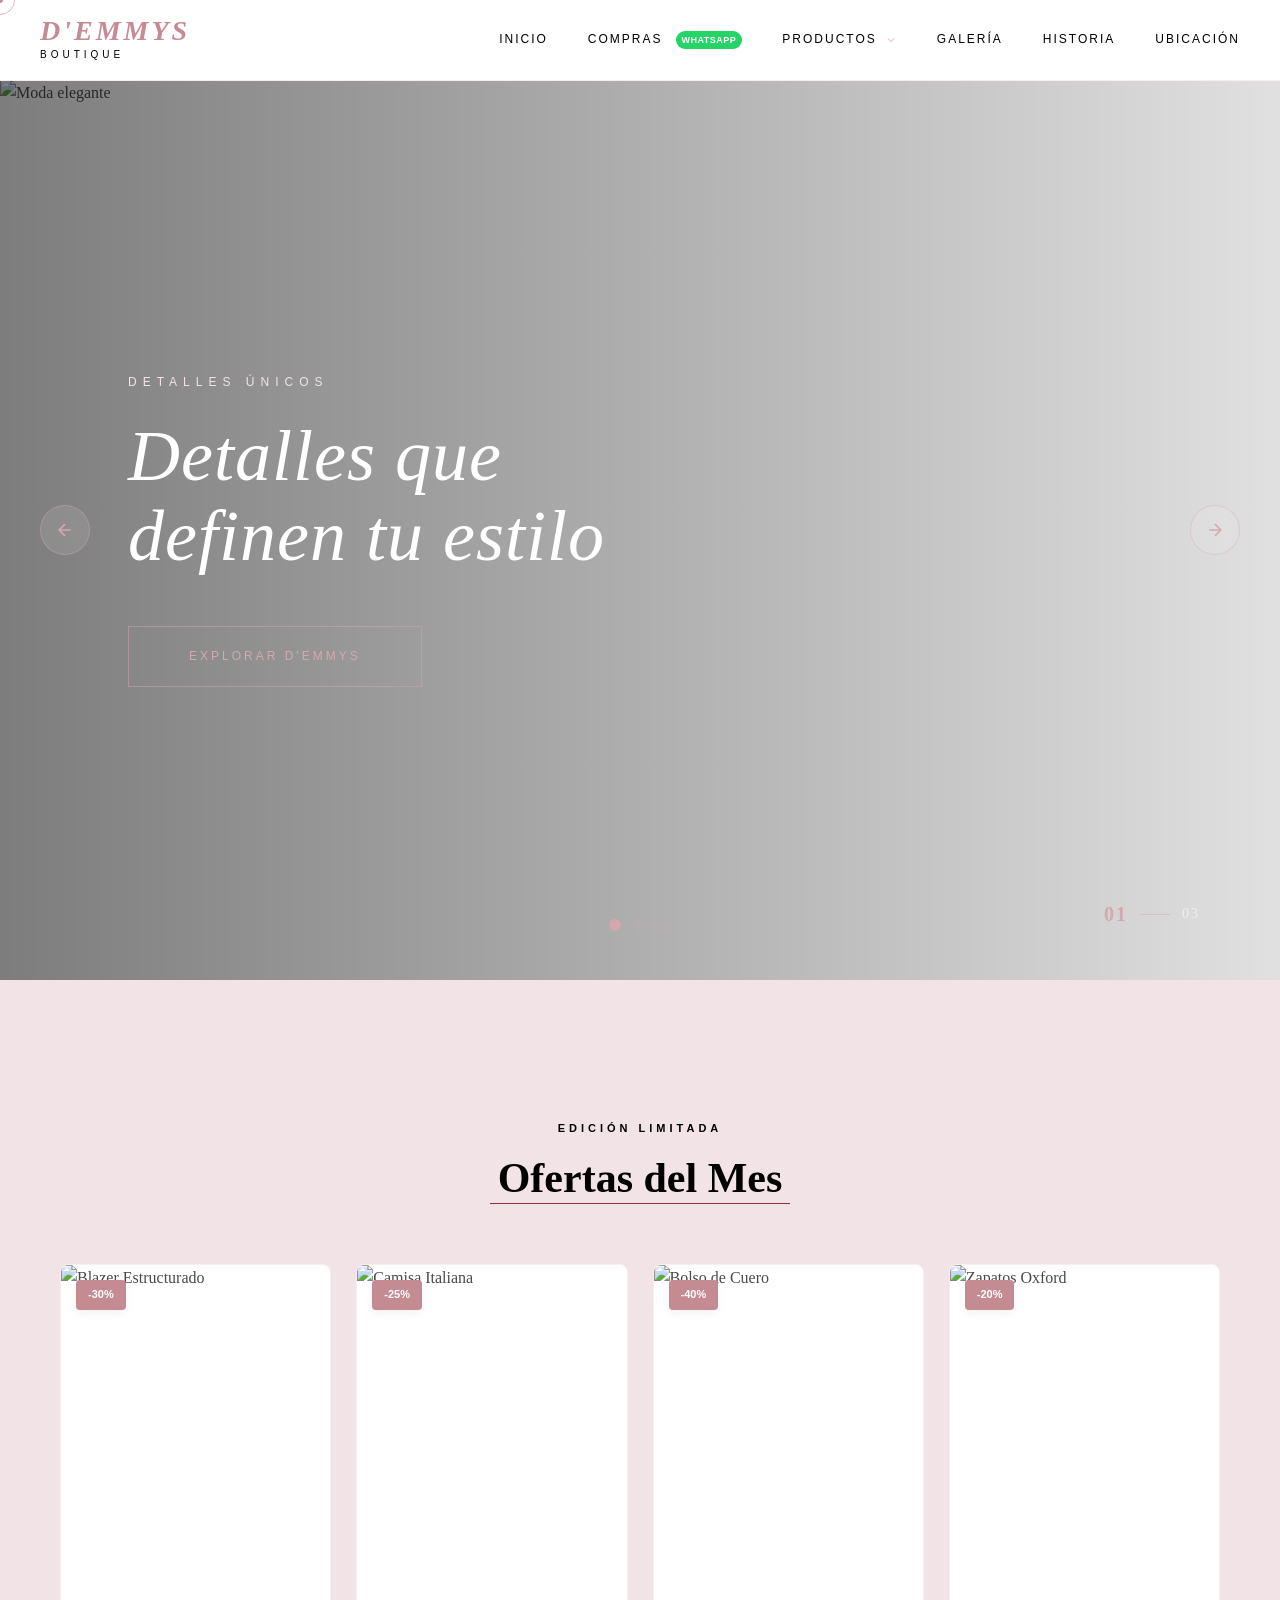
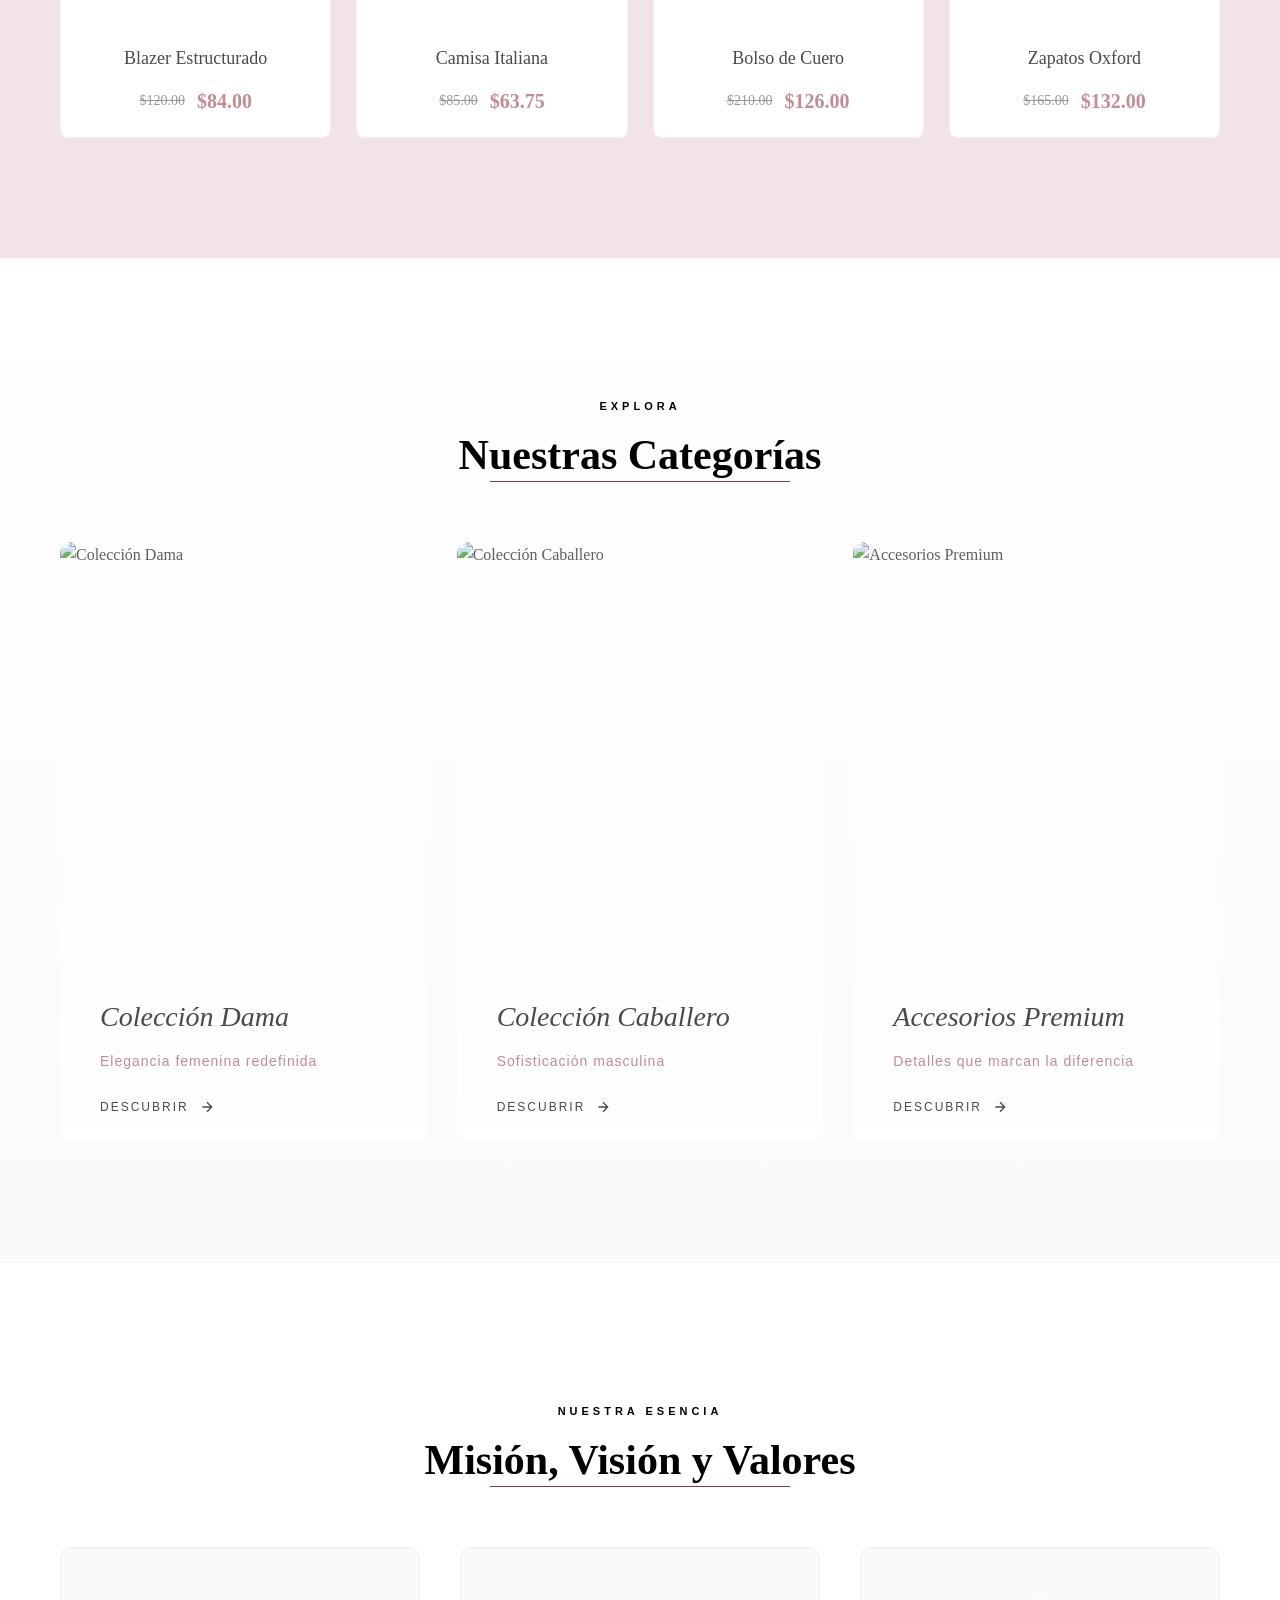
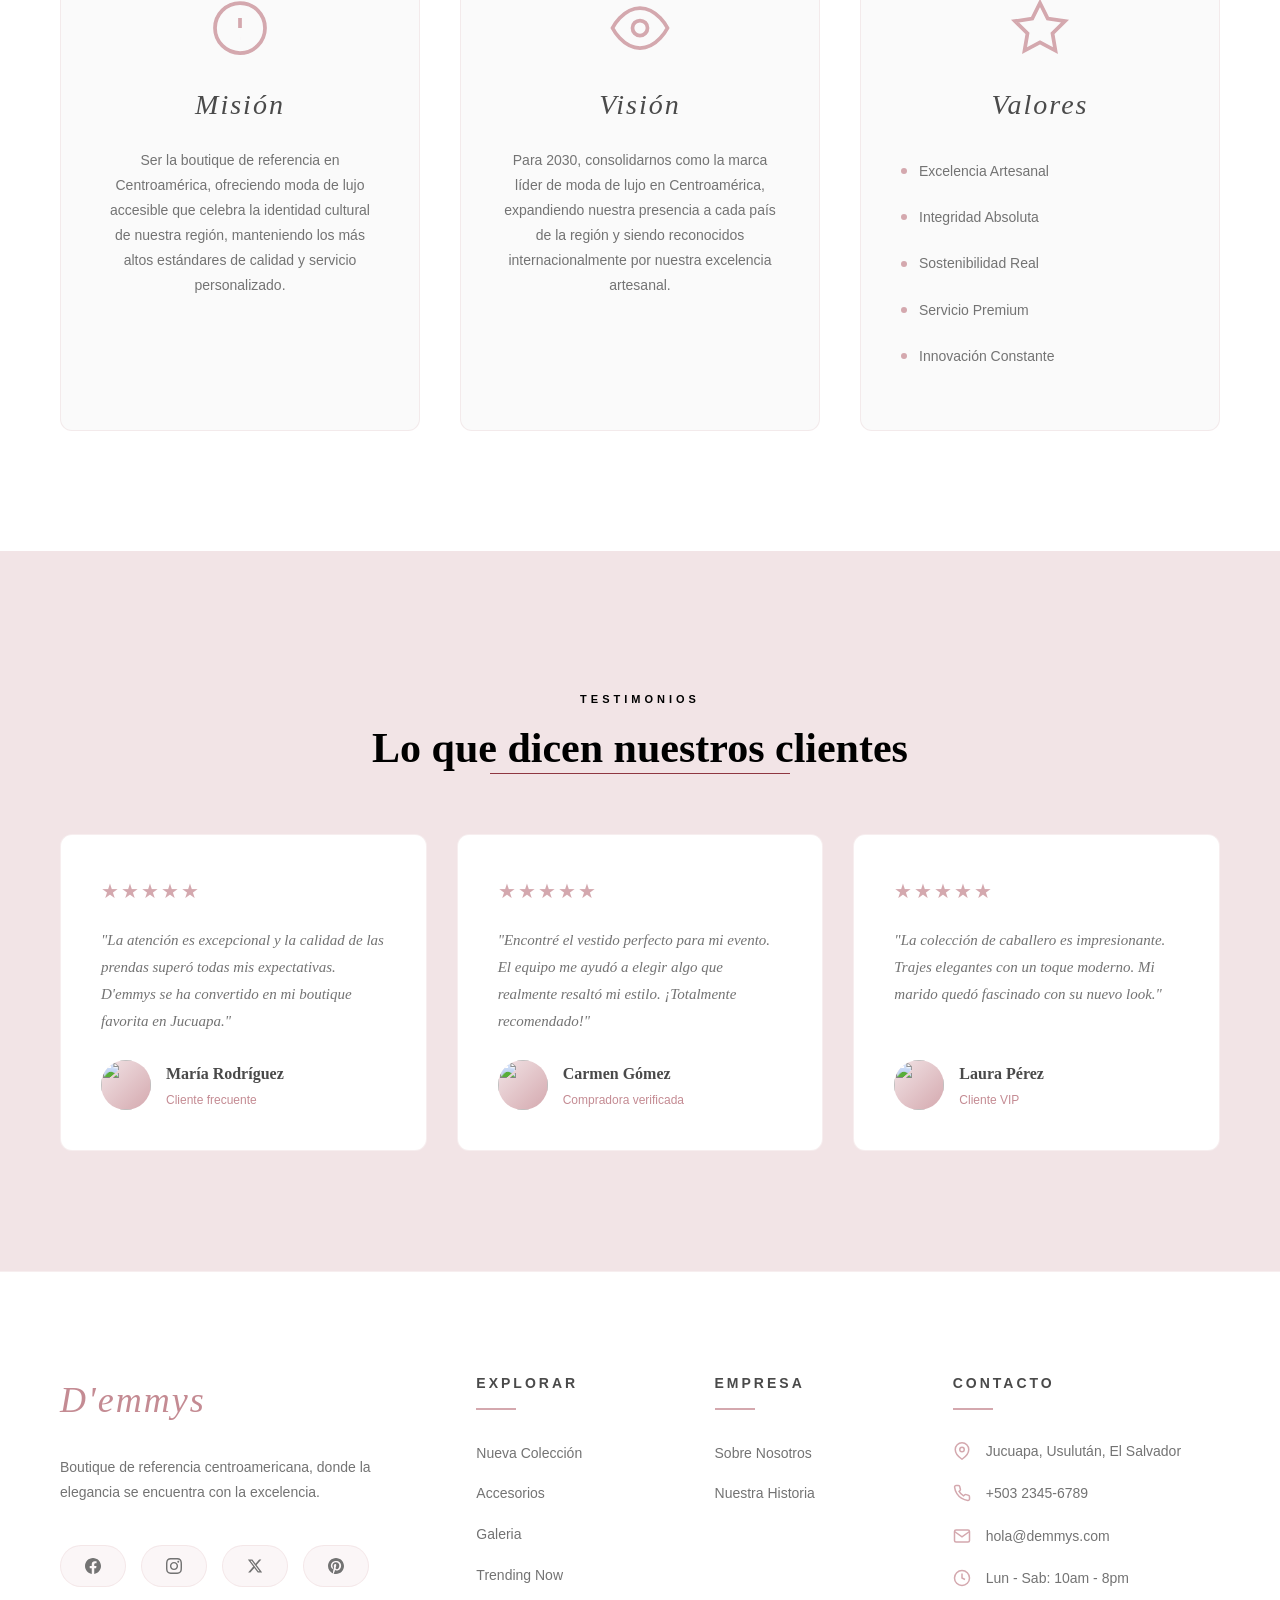
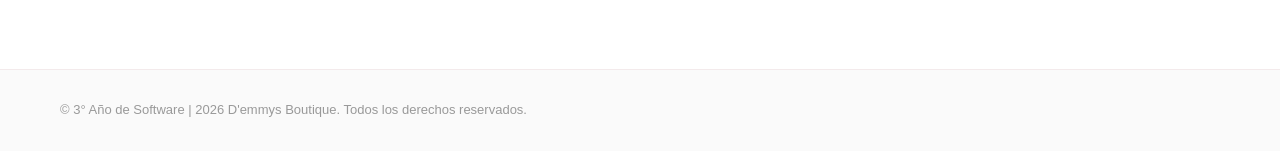
==== index.html @ dee3576f "Add files via upload" ====
<!DOCTYPE html>
<html lang="es">
<head>
    <meta charset="UTF-8">
    <meta name="viewport" content="width=device-width, initial-scale=1.0">
    <title>D'emmys</title>
    <link rel="icon" href="images/Demmy.png">
    <link rel="stylesheet" href="style.css">
    <meta name="description" content="Boutique de lujo en Jucuapa, El Salvador. Moda con identidad centroamericana.">
</head>
<body>

    <!-- Cursor Elegante -->
    <div class="cursor-dot"></div>
    <div class="cursor-ring"></div>

    <!-- Scroll Progress -->
    <div class="scroll-progress"></div>

    <!-- Botón Volver Arriba -->
    <button class="back-to-top" aria-label="Volver arriba">
        <svg viewBox="0 0 24 24" fill="none" stroke="currentColor" stroke-width="2">
            <path d="M18 15l-6-6-6 6"/>
        </svg>
    </button>

    <!-- Navbar -->
    <nav class="navbar" id="navbar">
        <div class="nav-container">
            <a href="index.html" class="logo-link">
                <div class="logo">
                    <span class="logo-text" style="list-style: none;">D'emmys</span>
                    <span class="logo-sub">Boutique</span>
                </div>
            </a>
            
            <ul class="nav-menu">
                <li class="nav-item">
                    <a href="index.html" class="nav-link">
                        <span class="nav-text">Inicio</span>
                        <span class="nav-line"></span>
                    </a>
                </li>
                
                <li class="nav-item">
                    <a href="compras.html" class="nav-link whatsapp-link">
                        <span class="nav-text">Compras</span>
                        <span class="whatsapp-badge">WhatsApp</span>
                    </a>
                </li>
                
                <li class="nav-item dropdown">
                    <a href="productos.html" class="nav-link dropbtn">
                        <span class="nav-text">Productos</span>
                        <svg class="chevron-icon" viewBox="0 0 24 24" fill="none" stroke="currentColor" stroke-width="2">
                            <polyline points="6 9 12 15 18 9"></polyline>
                        </svg>
                    </a>
                    <div class="dropdown-content">
                        <a href="productos.html#dama">Colección Dama</a>
                        <a href="productos.html#caballero">Colección Caballero</a>
                        <a href="productos.html#accesorios">Accesorios Premium</a>
                    </div>
                </li>
                
                <li class="nav-item">
                    <a href="galeria.html" class="nav-link">
                        <span class="nav-text">Galería</span>
                        <span class="nav-line"></span>
                    </a>
                </li>

                <li class="nav-item">
                    <a href="historia.html" class="nav-link">
                        <span class="nav-text">Historia</span>
                        <span class="nav-line"></span>
                    </a>
                </li>

                <li class="nav-item">
                    <a href="ubicacion.html" class="nav-link">
                        <span class="nav-text">Ubicación</span>
                        <span class="nav-line"></span>
                    </a>
                </li>
            </ul>

            <button class="menu-toggle" aria-label="Menú">
                <span></span>
                <span></span>
                <span></span>
            </button>
        </div>
    </nav>

    <!-- Hero Slider Manual -->
    <section class="hero-slider" id="inicio">
        <div class="slider-container">
            <div class="slider-track">
                <!-- Slide 1 -->
                <div class="slide active" data-index="0">
                    <div class="slide-bg">
                        <img src="images/SliderIMG1.jpg" alt="Moda elegante">
                    </div>
                    <div class="slide-overlay"></div>
                    <div class="slide-content">
                        <p class="slide-tag">Detalles Únicos</p>
                        <h2 class="slide-title">
                            <span class="line">Detalles que</span>
                            <span class="line">definen tu estilo</span>
                        </h2>
                        <a href="#productos" class="btn-explorar">
                            <span class="btn-line-left"></span>
                            <span class="btn-text">Explorar D'emmys</span>
                            <span class="btn-line-right"></span>
                        </a>
                    </div>
                </div>

                <!-- Slide 2 -->
                <div class="slide" data-index="1">
                    <div class="slide-bg">
                        <img src="images/SliderIMG2.jpg" alt="Elegancia">
                    </div>
                    <div class="slide-overlay"></div>
                    <div class="slide-content">
                        <p class="slide-tag">Elegancia</p>
                        <h2 class="slide-title">
                            <span class="line">Elegancia que</span>
                            <span class="line">trasciende fronteras</span>
                        </h2>
                        <a href="#productos" class="btn-explorar">
                            <span class="btn-line-left"></span>
                            <span class="btn-text">Explorar D'emmys</span>
                            <span class="btn-line-right"></span>
                        </a>
                    </div>
                </div>

                <!-- Slide 3 -->
                <div class="slide" data-index="2">
                    <div class="slide-bg">
                        <img src="images/SliderIMG3.jpg" alt="Identidad">
                    </div>
                    <div class="slide-overlay"></div>
                    <div class="slide-content">
                        <p class="slide-tag">Identidad</p>
                        <h2 class="slide-title">
                            <span class="line">Moda con identidad</span>
                            <span class="line">centroamericana</span>
                        </h2>
                        <a href="#productos" class="btn-explorar">
                            <span class="btn-line-left"></span>
                            <span class="btn-text">Explorar D'emmys</span>
                            <span class="btn-line-right"></span>
                        </a>
                    </div>
                </div>
            </div>

            <!-- Controles del Slider -->
            <div class="slider-controls">
                <button class="slider-arrow prev" aria-label="Anterior">
                    <svg viewBox="0 0 24 24" fill="none" stroke="currentColor" stroke-width="2">
                        <path d="M19 12H5M12 19l-7-7 7-7"/>
                    </svg>
                </button>
                <button class="slider-arrow next" aria-label="Siguiente">
                    <svg viewBox="0 0 24 24" fill="none" stroke="currentColor" stroke-width="2">
                        <path d="M5 12h14M12 5l7 7-7 7"/>
                    </svg>
                </button>
            </div>

            <!-- Indicadores -->
            <div class="slider-indicators">
                <button class="indicator active" data-slide="0" aria-label="Slide 1"></button>
                <button class="indicator" data-slide="1" aria-label="Slide 2"></button>
                <button class="indicator" data-slide="2" aria-label="Slide 3"></button>
            </div>

            <!-- Contador -->
            <div class="slide-counter">
                <span class="current">01</span>
                <span class="separator"></span>
                <span class="total">03</span>
            </div>
        </div>
    </section>

    <!-- Sección Ofertas -->
    <section class="ofertas-section" id="ofertas">
        <div class="container">
            <div class="section-header">
                <span class="section-label">Edición Limitada</span>
                <h2 class="section-title">Ofertas del Mes</h2>
                <div class="section-line"></div>
            </div>
            
            <div class="ofertas-grid">
                <article class="oferta-card">
                    <div class="oferta-badge">-30%</div>
                    <div class="oferta-img-container">
                        <img src="images/BlazerIMGwomen1.jpg" alt="Blazer Estructurado" loading="lazy">
                        <div class="oferta-overlay">
                            <a href="galeria.html" class="btn-ver">Ver Detalles</a>
                        </div>
                    </div>
                    <div class="oferta-info">
                        <h4>Blazer Estructurado</h4>
                        <div class="oferta-precios">
                            <span class="precio-anterior">$120.00</span>
                            <span class="precio-actual">$84.00</span>
                        </div>
                    </div>
                </article>
                
                <article class="oferta-card">
                    <div class="oferta-badge">-25%</div>
                    <div class="oferta-img-container">
                        <img src="images/italianT-Shirt.jpg" alt="Camisa Italiana" loading="lazy">
                        <div class="oferta-overlay">
                            <a href="galeria.html" class="btn-ver">Ver Detalles</a>
                        </div>
                    </div>
                    <div class="oferta-info">
                        <h4>Camisa Italiana</h4>
                        <div class="oferta-precios">
                            <span class="precio-anterior">$85.00</span>
                            <span class="precio-actual">$63.75</span>
                        </div>
                    </div>
                </article>
                
                <article class="oferta-card">
                    <div class="oferta-badge">-40%</div>
                    <div class="oferta-img-container">
                        <img src="images/bolso-cuero.webp" alt="Bolso de Cuero" loading="lazy">
                        <div class="oferta-overlay">
                            <a href="galeria.html" class="btn-ver">Ver Detalles</a>
                        </div>
                    </div>
                    <div class="oferta-info">
                        <h4>Bolso de Cuero</h4>
                        <div class="oferta-precios">
                            <span class="precio-anterior">$210.00</span>
                            <span class="precio-actual">$126.00</span>
                        </div>
                    </div>
                </article>
                
                <article class="oferta-card">
                    <div class="oferta-badge">-20%</div>
                    <div class="oferta-img-container">
                        <img src="images/Oxfords-Zppatos.jpg" alt="Zapatos Oxford" loading="lazy">
                        <div class="oferta-overlay">
                            <a href="galeria.html" class="btn-ver">Ver Detalles</a>
                        </div>
                    </div>
                    <div class="oferta-info">
                        <h4>Zapatos Oxford</h4>
                        <div class="oferta-precios">
                            <span class="precio-anterior">$165.00</span>
                            <span class="precio-actual">$132.00</span>
                        </div>
                    </div>
                </article>
            </div>
        </div>
    </section>

    <!-- Sección Categorías -->
    <section class="categorias-section" id="productos">
        <div class="container">
            <div class="section-header">
                <span class="section-label">Explora</span>
                <h2 class="section-title">Nuestras Categorías</h2>
                <div class="section-line"></div>
            </div>
            
            <div class="categorias-grid">
                <article class="categoria-card">
                    <div class="categoria-img-wrapper">
                        <img src="images/Beautiful-Women.avif" alt="Colección Dama" loading="lazy">
                    </div>
                    <div class="categoria-overlay"></div>
                    <div class="categoria-content">
                        <h3>Colección Dama</h3>
                        <p>Elegancia femenina redefinida</p>
                        <a href="galeria.html" class="categoria-link">
                            <span>Descubrir</span>
                            <svg viewBox="0 0 24 24" fill="none" stroke="currentColor" stroke-width="2">
                                <path d="M5 12h14M12 5l7 7-7 7"/>
                            </svg>
                        </a>
                    </div>
                </article>
                
                <article class="categoria-card">
                    <div class="categoria-img-wrapper">
                        <img src="images/Men-Chad.jpg" alt="Colección Caballero" loading="lazy">
                    </div>
                    <div class="categoria-overlay"></div>
                    <div class="categoria-content">
                        <h3>Colección Caballero</h3>
                        <p>Sofisticación masculina</p>
                        <a href="galeria.html" class="categoria-link">
                            <span>Descubrir</span>
                            <svg viewBox="0 0 24 24" fill="none" stroke="currentColor" stroke-width="2">
                                <path d="M5 12h14M12 5l7 7-7 7"/>
                            </svg>
                        </a>
                    </div>
                </article>
                
                <article class="categoria-card">
                    <div class="categoria-img-wrapper">
                        <img src="images/PremiunAcces.jpg" alt="Accesorios Premium" loading="lazy">
                    </div>
                    <div class="categoria-overlay"></div>
                    <div class="categoria-content">
                        <h3>Accesorios Premium</h3>
                        <p>Detalles que marcan la diferencia</p>
                        <a href="galeria.html" class="categoria-link">
                            <span>Descubrir</span>
                            <svg viewBox="0 0 24 24" fill="none" stroke="currentColor" stroke-width="2">
                                <path d="M5 12h14M12 5l7 7-7 7"/>
                            </svg>
                        </a>
                    </div>
                </article>
            </div>
        </div>
    </section>

    <!-- Sección MVV -->
    <section class="mvv-section" id="historia">
        <div class="container">
            <div class="section-header">
                <span class="section-label">Nuestra Esencia</span>
                <h2 class="section-title">Misión, Visión y Valores</h2>
                <div class="section-line"></div>
            </div>
            
            <div class="mvv-grid">
                <div class="mvv-box">
                    <div class="mvv-icon">
                        <svg viewBox="0 0 24 24" fill="none" stroke="currentColor" stroke-width="1.5">
                            <circle cx="12" cy="12" r="10"></circle>
                            <line x1="12" y1="8" x2="12" y2="12"></line>
                            <line x1="12" y1="16" x2="12.01" y2="16"></line>
                        </svg>
                    </div>
                    <h3>Misión</h3>
                    <p>Ser la boutique de referencia en Centroamérica, ofreciendo moda de lujo accesible que celebra la identidad cultural de nuestra región, manteniendo los más altos estándares de calidad y servicio personalizado.</p>
                </div>
                
                <div class="mvv-box">
                    <div class="mvv-icon">
                        <svg viewBox="0 0 24 24" fill="none" stroke="currentColor" stroke-width="1.5">
                            <path d="M1 12s4-8 11-8 11 8 11 8-4 8-11 8-11-8-11-8z"></path>
                            <circle cx="12" cy="12" r="3"></circle>
                        </svg>
                    </div>
                    <h3>Visión</h3>
                    <p>Para 2030, consolidarnos como la marca líder de moda de lujo en Centroamérica, expandiendo nuestra presencia a cada país de la región y siendo reconocidos internacionalmente por nuestra excelencia artesanal.</p>
                </div>
                
                <div class="mvv-box valores-box">
                    <div class="mvv-icon">
                        <svg viewBox="0 0 24 24" fill="none" stroke="currentColor" stroke-width="1.5">
                            <polygon points="12 2 15.09 8.26 22 9.27 17 14.14 18.18 21.02 12 17.77 5.82 21.02 7 14.14 2 9.27 8.91 8.26 12 2"></polygon>
                        </svg>
                    </div>
                    <h3>Valores</h3>
                    <ul class="valores-lista">
                        <li class="valor-item">
                            <span class="valor-dot"></span>
                            <span>Excelencia Artesanal</span>
                        </li>
                        <li class="valor-item">
                            <span class="valor-dot"></span>
                            <span>Integridad Absoluta</span>
                        </li>
                        <li class="valor-item">
                            <span class="valor-dot"></span>
                            <span>Sostenibilidad Real</span>
                        </li>
                        <li class="valor-item">
                            <span class="valor-dot"></span>
                            <span>Servicio Premium</span>
                        </li>
                        <li class="valor-item">
                            <span class="valor-dot"></span>
                            <span>Innovación Constante</span>
                        </li>
                    </ul>
                </div>
            </div>
        </div>
    </section>

    <!-- Sección Reseñas -->
    <section class="resenas-section">
        <div class="container">
            <div class="section-header">
                <span class="section-label">Testimonios</span>
                <h2 class="section-title">Lo que dicen nuestros clientes</h2>
                <div class="section-line"></div>
            </div>
            
            <div class="resenas-grid">
                <div class="resena-card">
                    <div class="resena-stars">★★★★★</div>
                    <p class="resena-texto">"La atención es excepcional y la calidad de las prendas superó todas mis expectativas. D'emmys se ha convertido en mi boutique favorita en Jucuapa."</p>
                    <div class="resena-autor">
                        <div class="resena-avatar"><img src="images/Perfil-IMG-1.jpg" alt=""></div>
                        <div class="resena-info">
                            <h4>María Rodríguez</h4>
                            <p>Cliente frecuente</p>
                        </div>
                    </div>
                </div>
                
                <div class="resena-card">
                    <div class="resena-stars">★★★★★</div>
                    <p class="resena-texto">"Encontré el vestido perfecto para mi evento. El equipo me ayudó a elegir algo que realmente resaltó mi estilo. ¡Totalmente recomendado!"</p>
                    <div class="resena-autor">
                        <div class="resena-avatar"><img src="images/Perfil-IMG-2.jpg" alt=""></div>
                        <div class="resena-info">
                            <h4>Carmen Gómez</h4>
                            <p>Compradora verificada</p>
                        </div>
                    </div>
                </div>
                
                <div class="resena-card">
                    <div class="resena-stars">★★★★★</div>
                    <p class="resena-texto">"La colección de caballero es impresionante. Trajes elegantes con un toque moderno. Mi marido quedó fascinado con su nuevo look."</p>
                    <div class="resena-autor">
                        <div class="resena-avatar"><img src="images/Perfil-IMG-3.jpg" alt=""></div>
                        <div class="resena-info">
                            <h4>Laura Pérez</h4>
                            <p>Cliente VIP</p>
                        </div>
                    </div>
                </div>
            </div>
        </div>
    </section>

    <!-- Footer -->
    <footer class="footer" id="ubicacion">
        <div class="footer-top">
            <div class="container">
                <div class="footer-grid">
                    <div class="footer-brand">
                        <div class="footer-logo">D'emmys</div>
                        <p class="footer-desc">Boutique de referencia centroamericana, donde la elegancia se encuentra con la excelencia.</p>
                        <div class="footer-social">
                            <a target="_blank" href="https://www.facebook.com/injucuapa/?locale=es_LA" class="social-link" aria-label="Facebook">
                                <svg viewBox="0 0 24 24" fill="currentColor">
                                    <path d="M24 12.073c0-6.627-5.373-12-12-12s-12 5.373-12 12c0 5.99 4.388 10.954 10.125 11.854v-8.385H7.078v-3.47h3.047V9.43c0-3.007 1.792-4.669 4.533-4.669 1.312 0 2.686.235 2.686.235v2.953H15.83c-1.491 0-1.956.925-1.956 1.874v2.25h3.328l-.532 3.47h-2.796v8.385C19.612 23.027 24 18.062 24 12.073z"/>
                                </svg>
                            </a>
                            <a target="_blank" href="https://www.instagram.com/explore/locations/818482436/instituto-nacional-de-jucuapa-inju/" class="social-link" aria-label="Instagram">
                                <svg viewBox="0 0 24 24" fill="currentColor">
                                    <path d="M12 2.163c3.204 0 3.584.012 4.85.07 3.252.148 4.771 1.691 4.919 4.919.058 1.265.069 1.645.069 4.849 0 3.205-.012 3.584-.069 4.849-.149 3.225-1.664 4.771-4.919 4.919-1.266.058-1.644.07-4.85.07-3.204 0-3.584-.012-4.849-.07-3.26-.149-4.771-1.699-4.919-4.92-.058-1.265-.07-1.644-.07-4.849 0-3.204.013-3.583.07-4.849.149-3.227 1.664-4.771 4.919-4.919 1.266-.057 1.645-.069 4.849-.069zm0-2.163c-3.259 0-3.667.014-4.947.072-4.358.2-6.78 2.618-6.98 6.98-.059 1.281-.073 1.689-.073 4.948 0 3.259.014 3.668.072 4.948.2 4.358 2.618 6.78 6.98 6.98 1.281.058 1.689.072 4.948.072 3.259 0 3.668-.014 4.948-.072 4.354-.2 6.782-2.618 6.979-6.98.059-1.28.073-1.689.073-4.948 0-3.259-.014-3.667-.072-4.947-.196-4.354-2.617-6.78-6.979-6.98-1.281-.059-1.69-.073-4.949-.073zm0 5.838c-3.403 0-6.162 2.759-6.162 6.162s2.759 6.163 6.162 6.163 6.162-2.759 6.162-6.163c0-3.403-2.759-6.162-6.162-6.162zm0 10.162c-2.209 0-4-1.79-4-4 0-2.209 1.791-4 4-4s4 1.791 4 4c0 2.21-1.791 4-4 4zm6.406-11.845c-.796 0-1.441.645-1.441 1.44s.645 1.44 1.441 1.44c.795 0 1.439-.645 1.439-1.44s-.644-1.44-1.439-1.44z"/>
                                </svg>
                            </a>
                            <a target="_blank" href="https://x.com/elobservador71" class="social-link" aria-label="Twitter">
                                <svg viewBox="0 0 24 24" fill="currentColor">
                                    <path d="M18.244 2.25h3.308l-7.227 8.26 8.502 11.24H16.17l-5.214-6.817L4.99 21.75H1.68l7.73-8.835L1.254 2.25H8.08l4.713 6.231zm-1.161 17.52h1.833L7.084 4.126H5.117z"/>
                                </svg>
                            </a>
                            <a target="_blank" href="https://www.instagram.com/explore/locations/818482436/instituto-nacional-de-jucuapa-inju/" class="social-link" aria-label="Pinterest">
                                <svg viewBox="0 0 24 24" fill="currentColor">
                                    <path d="M12 0C5.373 0 0 5.373 0 12c0 5.084 3.163 9.426 7.627 11.174-.105-.949-.2-2.405.042-3.441.218-.937 1.407-5.965 1.407-5.965s-.359-.719-.359-1.782c0-1.668.967-2.914 2.171-2.914 1.023 0 1.518.769 1.518 1.69 0 1.029-.655 2.568-.994 3.995-.283 1.194.599 2.169 1.777 2.169 2.133 0 3.772-2.249 3.772-5.495 0-2.873-2.064-4.882-5.012-4.882-3.414 0-5.418 2.561-5.418 5.207 0 1.031.397 2.138.893 2.738.098.119.112.224.083.345l-.333 1.36c-.053.22-.174.267-.402.161-1.499-.698-2.436-2.889-2.436-4.649 0-3.785 2.75-7.262 7.929-7.262 4.163 0 7.398 2.967 7.398 6.931 0 4.136-2.607 7.464-6.227 7.464-1.216 0-2.359-.632-2.75-1.378l-.748 2.853c-.271 1.043-1.002 2.35-1.492 3.146C9.57 23.812 10.763 24 12 24c6.627 0 12-5.373 12-12S18.627 0 12 0z"/>
                                </svg>
                            </a>
                        </div>
                    </div>
                    
                    <div class="footer-links">
                        <h4>Explorar</h4>
                        <ul>
                            <li><a href="productos.html">Nueva Colección</a></li>
                            <li><a href="productos.html#accesorios">Accesorios</a></li>
                            <li><a href="galeria.html">Galeria</a></li>
                            <li><a href="index.html#productos">Trending Now</a></li>
                        </ul>
                    </div>
                    
                    <div class="footer-links">
                        <h4>Empresa</h4>
                        <ul>
                            <li><a href="index.html#historia">Sobre Nosotros</a></li>
                            <li><a href="historia.html">Nuestra Historia</a></li>
                        </ul>
                    </div>
                    
                    <div class="footer-contact">
                        <h4>Contacto</h4>
                        <p>
                            <svg class="contact-icon" viewBox="0 0 24 24" fill="none" stroke="currentColor" stroke-width="2">
                                <path d="M21 10c0 7-9 13-9 13s-9-6-9-13a9 9 0 0 1 18 0z"></path>
                                <circle cx="12" cy="10" r="3"></circle>
                            </svg>
                            Jucuapa, Usulután, El Salvador
                        </p>
                        <p>
                            <svg class="contact-icon" viewBox="0 0 24 24" fill="none" stroke="currentColor" stroke-width="2">
                                <path d="M22 16.92v3a2 2 0 0 1-2.18 2 19.79 19.79 0 0 1-8.63-3.07 19.5 19.5 0 0 1-6-6 19.79 19.79 0 0 1-3.07-8.67A2 2 0 0 1 4.11 2h3a2 2 0 0 1 2 1.72 12.84 12.84 0 0 0 .7 2.81 2 2 0 0 1-.45 2.11L8.09 9.91a16 16 0 0 0 6 6l1.27-1.27a2 2 0 0 1 2.11-.45 12.84 12.84 0 0 0 2.81.7A2 2 0 0 1 22 16.92z"></path>
                            </svg>
                            +503 2345-6789
                        </p>
                        <p>
                            <svg class="contact-icon" viewBox="0 0 24 24" fill="none" stroke="currentColor" stroke-width="2">
                                <path d="M4 4h16c1.1 0 2 .9 2 2v12c0 1.1-.9 2-2 2H4c-1.1 0-2-.9-2-2V6c0-1.1.9-2 2-2z"></path>
                                <polyline points="22,6 12,13 2,6"></polyline>
                            </svg>
                            hola@demmys.com
                        </p>
                        <p>
                            <svg class="contact-icon" viewBox="0 0 24 24" fill="none" stroke="currentColor" stroke-width="2">
                                <circle cx="12" cy="12" r="10"></circle>
                                <polyline points="12 6 12 12 16 14"></polyline>
                            </svg>
                            Lun - Sab: 10am - 8pm
                        </p>
                    </div>
                </div>
            </div>
        </div>
        
        <div class="footer-bottom">
            <div class="container">
                <div class="footer-bottom-content">
                    <p>&copy; 3° Año de Software | 2026 D'emmys Boutique. Todos los derechos reservados.</p>
                    <div class="footer-legal">
                    </div>
                </div>
            </div>
        </div>
    </footer>

    <script src="script.js"></script>
</body>
</html>
---- style.css ----
/* ============================================ */
/* CSS GENERAL - Reset y estilos base */
/* ============================================ */

/* Eliminar líneas del logo (regla agregada previamente) */
.logo-link,
.logo-link:visited,
.logo-link:hover,
.logo-link:active {
    text-decoration: none !important;
    border-bottom: none !important;
}

* {
    margin: 0;
    padding: 0;
    box-sizing: border-box;
}

html {
    scroll-behavior: smooth;
    cursor: none;
}

body {
    font-family: 'Cormorant Garamond', Georgia, serif;
    background-color: #fafafa;
    color: #4a4a4a;
    overflow-x: hidden;
    line-height: 1.6;
}

/* Contenedor */
.container {
    max-width: 1200px;
    margin: 0 auto;
    padding: 0 20px;
}

/* Cursor personalizado (solo escritorio) */
.cursor-dot,
.cursor-ring {
    position: fixed;
    top: 0;
    left: 0;
    transform: translate(-50%, -50%);
    border-radius: 50%;
    z-index: 9999;
    pointer-events: none;
}

.cursor-dot {
    width: 6px;
    height: 6px;
    background-color: #c48b93;
    transition: transform 0.1s ease;
}

.cursor-ring {
    width: 30px;
    height: 30px;
    border: 1.5px solid rgba(196, 139, 147, 0.6);
    background: transparent;
    transition: all 0.15s cubic-bezier(0.25, 0.46, 0.45, 0.94);
}

.cursor-ring.hover {
    width: 50px;
    height: 50px;
    border-color: #d4a8ae;
    background: rgba(212, 168, 174, 0.08);
}

.cursor-ring.click {
    transform: translate(-50%, -50%) scale(0.9);
    background: rgba(212, 168, 174, 0.15);
}

/* Scroll Progress */
.scroll-progress {
    position: fixed;
    display: none;
    top: 0;
    left: 0;
    height: 2px;
    background: linear-gradient(90deg, #c48b93, #d4a8ae);
    z-index: 10001;
    width: 0%;
    transition: width 0.1s ease;
}

/* Botón Volver Arriba */
.back-to-top {
    position: fixed;
    bottom: 40px;
    right: 40px;
    width: 45px;
    height: 45px;
    background: #fff;
    border: 1px solid #d4a8ae;
    border-radius: 50%;
    display: flex;
    align-items: center;
    justify-content: center;
    cursor: none;
    opacity: 0;
    visibility: hidden;
    transform: translateY(20px);
    transition: all 0.3s ease;
    z-index: 999;
    box-shadow: 0 4px 15px rgba(0,0,0,0.05);
}

.back-to-top.visible {
    opacity: 1;
    visibility: visible;
    transform: translateY(0);
}

.back-to-top:hover {
    background: #c48b93;
    border-color: #c48b93;
    transform: translateY(-3px);
}

.back-to-top svg {
    width: 18px;
    height: 18px;
    color: #c48b93;
    transition: color 0.3s ease;
}

.back-to-top:hover svg {
    color: #fff;
}

/* ============================================ */
/* CSS para NAVBAR (común a todas las páginas) */
/* ============================================ */

.navbar {
    position: fixed;
    top: 0;
    width: 100%;
    background: rgba(255, 255, 255, 0.96);
    backdrop-filter: blur(20px);
    z-index: 1000;
    transition: transform 0.4s cubic-bezier(0.25, 0.46, 0.45, 0.94);
    border-bottom: 1px solid rgba(212, 168, 174, 0.2);
}

.nav-container {
    max-width: 1400px;
    margin: 0 auto;
    padding: 0 40px;
    display: flex;
    justify-content: space-between;
    align-items: center;
    height: 80px;
}

.logo {
    text-decoration: none !important;
    font-weight: 900;
    display: flex;
    flex-direction: column;
    align-items: flex-start;
}

.logo-text {
    font-weight: 600;
    font-size: 28px;
    font-style: italic;
    list-style: none;
    text-decoration: none;
    color: #c48b93;
    letter-spacing: 3px;
    text-transform: uppercase;
    line-height: 1;
    transition: color 0.3s ease;
}

.logo-sub {
    text-decoration: none !important;
    font-size: 10px;
    color: #000000;
    letter-spacing: 4px;
    text-transform: uppercase;
    margin-top: 2px;
    font-weight: 500;
    font-family: 'Montserrat', sans-serif;
}

.logo-link:hover .logo-text {
    color: #7c313b;
}

.nav-menu {
    display: flex;
    list-style: none;
    gap: 40px;
    align-items: center;
}

.nav-link {
    font-weight: 500;
    text-decoration: none;
    color: #000000;
    font-size: 12px;
    text-transform: uppercase;
    letter-spacing: 2px;
    position: relative;
    padding: 10px 0;
    display: flex;
    align-items: center;
    gap: 8px;
    transition: color 0.3s ease;
    font-family: 'Montserrat', sans-serif;
}

.nav-line {
    position: absolute;
    display: none;
    bottom: 0;
    left: 0;
    width: 0;
    height: 2px;
    background: #d4a8ae;
    transition: width 0.3s ease;
}

.nav-link:hover {
    color: #c01b31;
}

.nav-link:hover .nav-line {
    width: 100%;
}

.whatsapp-badge {
    background: #25d366;
    color: #fff;
    font-size: 9px;
    padding: 2px 6px;
    border-radius: 10px;
    font-weight: 700;
    letter-spacing: 0.5px;
    margin-left: 5px;
    font-family: 'Montserrat', sans-serif;
}

.whatsapp-link:hover .whatsapp-badge {
    background: #128c7e;
}

.dropdown {
    position: relative;
}

.chevron-icon {
    width: 12px;
    height: 12px;
    transition: transform 0.3s ease;
    color: #d4a8ae;
}

.dropdown:hover .chevron-icon {
    transform: rotate(180deg);
}

.dropdown-content {
    position: absolute;
    top: calc(100% + 10px);
    left: 50%;
    transform: translateX(-50%) translateY(10px);
    background: rgba(255, 255, 255, 0.98);
    min-width: 220px;
    border: 1px solid rgba(212, 168, 174, 0.3);
    border-radius: 4px;
    box-shadow: 0 20px 40px rgba(0,0,0,0.05);
    opacity: 0;
    visibility: hidden;
    transition: all 0.3s ease;
    padding: 10px 0;
}

.dropdown-content::before {
    content: '';
    position: absolute;
    top: -5px;
    left: 50%;
    transform: translateX(-50%) rotate(45deg);
    width: 10px;
    height: 10px;
    background: #fff;
    border-left: 1px solid rgba(212, 168, 174, 0.3);
    border-top: 1px solid rgba(212, 168, 174, 0.3);
}

.dropdown:hover .dropdown-content {
    opacity: 1;
    visibility: visible;
    transform: translateX(-50%) translateY(0);
}

.dropdown-content a {
    color: #4a4a4a;
    padding: 12px 24px;
    text-decoration: none;
    display: block;
    font-size: 12px;
    letter-spacing: 1px;
    transition: all 0.3s ease;
    position: relative;
    font-family: 'Montserrat', sans-serif;
}

.dropdown-content a:hover {
    background: rgba(212, 168, 174, 0.1);
    color: #c48b93;
    padding-left: 30px;
}

.menu-toggle {
    display: none;
    flex-direction: column;
    gap: 5px;
    background: none;
    border: none;
    cursor: none;
    padding: 10px;
}

.menu-toggle span {
    width: 28px;
    height: 2px;
    background: #d4a8ae;
    transition: all 0.3s ease;
}

/* ============================================ */
/* CSS para PÁGINA INDEX (slider, ofertas, categorías, etc) */
/* ============================================ */

.hero-slider {
    position: relative;
    height: 100vh;
    margin-top: 80px;
    overflow: hidden;
    background: #fafafa;
}

.slider-container {
    position: relative;
    width: 100%;
    height: 100%;
}

.slider-track {
    position: relative;
    width: 100%;
    height: 100%;
}

.slide {
    position: absolute;
    top: 0;
    left: 0;
    width: 100%;
    height: 100%;
    opacity: 0;
    visibility: hidden;
    transition: opacity 1s ease, visibility 1s ease;
}

.slide.active {
    opacity: 1;
    visibility: visible;
}

.slide-bg {
    position: absolute;
    top: 0;
    left: 0;
    width: 100%;
    height: 100%;
    overflow: hidden;
}

.slide-bg img {
    width: 100%;
    height: 100%;
    object-fit: cover;
    transform: scale(1);
}

.slide-overlay {
    position: absolute;
    top: 0;
    left: 0;
    width: 100%;
    height: 100%;
    background: linear-gradient(90deg, rgba(0,0,0,0.5) 0%, rgba(0,0,0,0.3) 50%, rgba(0,0,0,0.1) 100%);
}

.slide-content {
    position: relative;
    z-index: 2;
    height: 100%;
    display: flex;
    flex-direction: column;
    justify-content: center;
    padding: 0 10%;
    max-width: 800px;
}

.slide-tag {
    font-size: 12px;
    text-transform: uppercase;
    letter-spacing: 6px;
    color: #f2e4e6;
    margin-bottom: 25px;
    font-family: 'Montserrat', sans-serif;
    font-weight: 400;
    position: relative;
    display: inline-block;
    opacity: 0;
    transform: translateY(20px);
    transition: all 0.8s ease 0.3s;
}

.slide.active .slide-tag {
    opacity: 1;
    transform: translateY(0);
}

.slide-title {
    font-size: 72px;
    font-weight: 300;
    margin-bottom: 50px;
    line-height: 1.1;
    color: #fff;
    font-style: italic;
    letter-spacing: 1px;
}

.slide-title .line {
    display: block;
    opacity: 0;
    transform: translateY(30px);
    transition: all 0.8s ease;
}

.slide.active .slide-title .line:nth-child(1) {
    opacity: 1;
    transform: translateY(0);
    transition-delay: 0.5s;
}

.slide.active .slide-title .line:nth-child(2) {
    opacity: 1;
    transform: translateY(0);
    transition-delay: 0.7s;
}

.btn-explorar {
    position: relative;
    padding: 20px 40px;
    background: transparent;
    border: 1px solid rgba(212, 168, 174, 0.5);
    color: #d4a8ae;
    font-size: 12px;
    text-transform: uppercase;
    letter-spacing: 3px;
    cursor: none;
    font-weight: 500;
    display: inline-flex;
    align-items: center;
    gap: 20px;
    transition: all 0.4s ease;
    text-decoration: none;
    font-family: 'Montserrat', sans-serif;
    width: fit-content;
    opacity: 0;
    transform: translateY(20px);
}

.slide.active .btn-explorar {
    opacity: 1;
    transform: translateY(0);
    transition: all 0.4s ease 0.9s;
}

.btn-explorar:hover {
    border-color: #c48b93;
    background: rgba(196, 139, 147, 0.1);
    color: #fff;
    padding: 20px 50px;
}

.btn-explorar:hover .btn-line-left,
.btn-explorar:hover .btn-line-right {
    width: 40px;
    background: #fff;
}

.slider-controls {
    position: absolute;
    bottom: 50%;
    transform: translateY(50%);
    width: 100%;
    display: flex;
    justify-content: space-between;
    padding: 0 40px;
    pointer-events: none;
    z-index: 10;
}

.slider-arrow {
    width: 50px;
    height: 50px;
    border: 1px solid rgba(212, 168, 174, 0.4);
    background: rgba(255, 255, 255, 0.1);
    backdrop-filter: blur(10px);
    border-radius: 50%;
    display: flex;
    align-items: center;
    justify-content: center;
    cursor: none;
    pointer-events: all;
    transition: all 0.3s ease;
    color: #d4a8ae;
}

.slider-arrow:hover {
    background: #c48b93;
    border-color: #c48b93;
    transform: scale(1.1);
    color: #fff;
}

.slider-arrow svg {
    width: 20px;
    height: 20px;
}

.slider-indicators {
    position: absolute;
    bottom: 50px;
    left: 50%;
    transform: translateX(-50%);
    display: flex;
    gap: 15px;
    z-index: 10;
}

.indicator {
    width: 10px;
    height: 10px;
    border-radius: 50%;
    border: 1px solid rgba(212, 168, 174, 0.5);
    background: transparent;
    cursor: none;
    transition: all 0.3s ease;
    position: relative;
}

.indicator::before {
    content: '';
    position: absolute;
    top: 50%;
    left: 50%;
    transform: translate(-50%, -50%) scale(0);
    width: 100%;
    height: 100%;
    background: #d4a8ae;
    border-radius: 50%;
    transition: transform 0.3s ease;
}

.indicator.active::before {
    transform: translate(-50%, -50%) scale(1);
}

.indicator.active {
    border-color: #d4a8ae;
    transform: scale(1.2);
}

.slide-counter {
    position: absolute;
    bottom: 50px;
    right: 80px;
    color: #fff;
    font-family: 'Cormorant Garamond', Georgia, serif;
    font-size: 16px;
    letter-spacing: 2px;
    z-index: 10;
    display: flex;
    align-items: center;
    gap: 8px;
}

.slide-counter .current {
    font-weight: 600;
    color: #d4a8ae;
    font-size: 20px;
}

.slide-counter .separator {
    width: 30px;
    height: 1px;
    background: rgba(212, 168, 174, 0.5);
    margin: 0 4px;
}

.slide-counter .total {
    color: rgba(255, 255, 255, 0.6);
    font-size: 14px;
}

/* Sección Ofertas */
.ofertas-section {
    padding: 120px 0;
    background: #f2e4e6;
}

.section-header {
    text-align: center;
    margin-bottom: 60px;
    padding-top: 20px;
}

.section-label {
    display: block;
    font-size: 11px;
    text-transform: uppercase;
    letter-spacing: 4px;
    color: #000000;
    margin-bottom: 15px;
    font-family: 'Montserrat', sans-serif;
    font-weight: 900;
}

.section-title {
    font-size: 42px;
    color: #000000;
    font-weight: 700;
    line-height: 1.2;
}

.section-line {
    width: 300px;
    height: 1px;
    background: #8f3641;
    margin: auto;
}

.ofertas-grid {
    display: grid;
    grid-template-columns: repeat(4, 1fr);
    gap: 25px;
}

.oferta-card {
    background: #fff;
    border: 1px solid rgba(212, 168, 174, 0.2);
    border-radius: 8px;
    overflow: hidden;
    position: relative;
    transition: all 0.4s cubic-bezier(0.25, 0.46, 0.45, 0.94);
}

.oferta-card:hover {
    transform: translateY(-10px);
    box-shadow: 0 20px 40px rgba(0,0,0,0.05);
    border-color: rgba(212, 168, 174, 0.4);
}

.oferta-badge {
    position: absolute;
    top: 15px;
    left: 15px;
    background: #c48b93;
    color: #fff;
    padding: 6px 12px;
    font-size: 11px;
    font-weight: 700;
    border-radius: 4px;
    z-index: 3;
    font-family: 'Montserrat', sans-serif;
    box-shadow: 0 4px 10px rgba(0,0,0,0.05);
}

.oferta-img-container {
    aspect-ratio: 3/4;
    overflow: hidden;
    position: relative;
}

.oferta-img-container img {
    width: 100%;
    height: 100%;
    object-fit: cover;
    transition: transform 0.6s cubic-bezier(0.25, 0.46, 0.45, 0.94);
}

.oferta-card:hover .oferta-img-container img {
    transform: scale(1.1);
}

.oferta-overlay {
    position: absolute;
    top: 0;
    left: 0;
    width: 100%;
    height: 100%;
    background: rgba(0, 0, 0, 0.3);
    display: flex;
    align-items: center;
    justify-content: center;
    opacity: 0;
    transition: opacity 0.4s ease;
}

.oferta-card:hover .oferta-overlay {
    opacity: 1;
}

.btn-ver{
    padding: 12px 24px;
    background: #fff;
    color: #000000;
    list-style: none;
    border: none;
    border-radius: 30px;
    font-size: 11px;
    text-transform: uppercase;
    letter-spacing: 1.5px;
    cursor: none;
    font-family: 'Montserrat', sans-serif;
    font-weight: 600;
    transform: translateY(20px);
    transition: all 0.4s ease;
    text-decoration: none;
}

.oferta-card:hover .btn-ver{
    transform: translateY(0);
}

.btn-ver:hover{
    background: #c48b93;
    color: #fff;
}

.oferta-info {
    padding: 20px;
    text-align: center;
}

.oferta-info h4 {
    font-size: 18px;
    color: #4a4a4a;
    margin-bottom: 12px;
    font-weight: 500;
    font-family: 'Cormorant Garamond', serif;
}

.oferta-precios {
    display: flex;
    gap: 12px;
    align-items: center;
    justify-content: center;
}

.precio-anterior {
    font-size: 14px;
    color: #999;
    text-decoration: line-through;
}

.precio-actual {
    font-size: 20px;
    color: #c48b93;
    font-weight: 600;
    font-family: 'Cormorant Garamond', serif;
}

/* Sección Categorías */
.categorias-section {
    padding: 120px 0;
    background: linear-gradient(180deg, #fff 0%, #fafafa 100%);
}

.categorias-grid {
    display: grid;
    grid-template-columns: repeat(3, 1fr);
    gap: 30px;
}

.categoria-card {
    position: relative;
    height: 600px;
    border-radius: 12px;
    overflow: hidden;
    cursor: none;
}

.categoria-img-wrapper {
    position: absolute;
    top: 0;
    left: 0;
    width: 100%;
    height: 100%;
    overflow: hidden;
}

.categoria-img-wrapper img {
    width: 100%;
    height: 100%;
    object-fit: cover;
    transition: transform 0.8s cubic-bezier(0.25, 0.46, 0.45, 0.94);
}

.categoria-card:hover .categoria-img-wrapper img {
    transform: scale(1.1);
}

.categoria-overlay {
    position: absolute;
    top: 0;
    left: 0;
    width: 100%;
    height: 100%;
    background: linear-gradient(to top, rgba(255,255,255,0.9) 0%, rgba(255,255,255,0.4) 50%, rgba(255,255,255,0.1) 100%);
    z-index: 1;
    transition: background 0.4s ease;
}

.categoria-card:hover .categoria-overlay {
    background: linear-gradient(to top, rgba(255,255,255,0.95) 0%, rgba(255,255,255,0.6) 100%);
}

.categoria-content {
    position: absolute;
    bottom: 0;
    left: 0;
    width: 100%;
    padding: 40px;
    z-index: 2;
    color: #4a4a4a;
    transform: translateY(20px);
    transition: transform 0.4s ease;
}

.categoria-card:hover .categoria-content {
    transform: translateY(0);
}

.categoria-content h3 {
    font-size: 28px;
    margin-bottom: 10px;
    font-weight: 400;
    font-style: italic;
    font-family: 'Cormorant Garamond', serif;
}

.categoria-content p {
    font-size: 14px;
    color: #c48b93;
    margin-bottom: 20px;
    letter-spacing: 1px;
    font-family: 'Montserrat', sans-serif;
}

.categoria-link {
    display: inline-flex;
    align-items: center;
    gap: 10px;
    color: #4a4a4a;
    text-decoration: none;
    font-size: 12px;
    text-transform: uppercase;
    letter-spacing: 2px;
    font-family: 'Montserrat', sans-serif;
    position: relative;
    padding-bottom: 5px;
    transition: color 0.3s ease;
}

.categoria-link::after {
    content: '';
    position: absolute;
    bottom: 0;
    left: 0;
    width: 0;
    height: 1px;
    background: #c48b93;
    transition: width 0.4s ease;
}

.categoria-link:hover::after {
    width: 100%;
}

.categoria-link svg {
    width: 16px;
    height: 16px;
    transition: transform 0.3s ease;
}

.categoria-link:hover svg {
    transform: translateX(5px);
}

/* MVV Section */
.mvv-section {
    padding: 120px 0;
    background: #fff;
    border-top: 1px solid rgba(212, 168, 174, 0.2);
}

.mvv-grid {
    display: grid;
    grid-template-columns: repeat(3, 1fr);
    gap: 40px;
}

.mvv-box {
    background: #fafafa;
    border: 1px solid rgba(212, 168, 174, 0.2);
    border-radius: 12px;
    padding: 50px 40px;
    text-align: center;
    position: relative;
    overflow: hidden;
    transition: all 0.4s cubic-bezier(0.25, 0.46, 0.45, 0.94);
}

.mvv-box::before {
    content: '';
    position: absolute;
    top: 0;
    left: 0;
    width: 100%;
    height: 4px;
    background: #d4a8ae;
    transform: scaleX(0);
    transition: transform 0.4s ease;
}

.mvv-box:hover {
    transform: translateY(-10px);
    border-color: rgba(212, 168, 174, 0.4);
    box-shadow: 0 20px 40px rgba(0,0,0,0.05);
}

.mvv-box:hover::before {
    transform: scaleX(1);
}

.mvv-icon {
    width: 60px;
    height: 60px;
    margin: 0 auto 25px;
    color: #d4a8ae;
    display: flex;
    align-items: center;
    justify-content: center;
    transition: transform 0.6s ease;
}

.mvv-box:hover .mvv-icon {
    transform: rotateY(360deg);
}

.mvv-icon svg {
    width: 100%;
    height: 100%;
    stroke: currentColor;
}

.mvv-box h3 {
    font-size: 28px;
    color: #4a4a4a;
    margin-bottom: 20px;
    font-weight: 400;
    letter-spacing: 2px;
    font-style: italic;
}

.mvv-box > p {
    font-size: 14px;
    color: #737373;
    line-height: 1.8;
    font-family: 'Montserrat', sans-serif;
}

.valores-lista {
    list-style: none;
    text-align: left;
    padding: 0;
}

.valor-item {
    display: flex;
    align-items: center;
    gap: 12px;
    font-size: 14px;
    color: #737373;
    padding: 12px 0;
    font-family: 'Montserrat', sans-serif;
    transition: all 0.3s ease;
}

.valor-item:hover {
    color: #c48b93;
    padding-left: 10px;
}

.valor-item:last-child {
    border-bottom: none;
}

.valor-dot {
    width: 6px;
    height: 6px;
    background: #d4a8ae;
    border-radius: 50%;
    transition: transform 0.3s ease;
}

.valor-item:hover .valor-dot {
    transform: scale(1.5);
    background: #c48b93;
}

/* Reseñas Section */
.resenas-section {
    padding: 120px 0;
    background: #f2e4e6;
    overflow: hidden;
}

.resenas-grid {
    display: grid;
    grid-template-columns: repeat(3, 1fr);
    gap: 30px;
    align-items: stretch;
}

.resena-card {
    background: #fff;
    border-radius: 12px;
    padding: 40px;
    border: 1px solid rgba(212, 168, 174, 0.2);
    transition: all 0.4s cubic-bezier(0.25, 0.46, 0.45, 0.94);
    display: flex;
    flex-direction: column;
    justify-content: space-between;
    height: 100%;
}

.resena-card:hover {
    transform: translateY(-5px);
    box-shadow: 0 20px 40px rgba(0,0,0,0.05);
}

.resena-stars {
    color: #d4a8ae;
    font-size: 20px;
    margin-bottom: 20px;
    letter-spacing: 2px;
}

.resena-texto {
    font-size: 15px;
    color: #737373;
    line-height: 1.8;
    margin-bottom: 25px;
    font-style: italic;
    flex: 1;
    font-family: 'Cormorant Garamond', serif;
}

.resena-autor {
    display: flex;
    align-items: center;
    gap: 15px;
    margin-top: auto;
}

.resena-avatar {
    width: 50px;
    height: 50px;
    border-radius: 50%;
    overflow: hidden;
    flex-shrink: 0;
    background: linear-gradient(135deg, #f2e4e6, #d4a8ae);
}

.resena-avatar img {
    width: 100%;
    height: 100%;
    object-fit: cover;
    display: block;
}

.resena-info h4 {
    font-size: 16px;
    color: #4a4a4a;
    margin-bottom: 4px;
    font-weight: 600;
    font-family: 'Cormorant Garamond', serif;
}

.resena-info p {
    font-size: 12px;
    color: #c48b93;
    font-family: 'Montserrat', sans-serif;
}

/* ============================================ */
/* CSS para PÁGINA PRODUCTOS */
/* ============================================ */

.hero-productos {
    position: relative;
    height: 70vh;
    margin-top: 80px;
    overflow: hidden;
    display: flex;
    align-items: center;
    justify-content: center;
}

.hero-productos-bg {
    position: absolute;
    top: 0;
    left: 0;
    width: 100%;
    height: 100%;
}

.hero-productos-bg img {
    width: 100%;
    height: 100%;
    object-fit: cover;
    filter: brightness(0.7);
}

.hero-productos-overlay {
    position: absolute;
    top: 0;
    left: 0;
    width: 100%;
    height: 100%;
    background: linear-gradient(to bottom, rgba(0,0,0,0.4), rgba(0,0,0,0.6));
}

.hero-productos-content {
    position: relative;
    z-index: 2;
    text-align: center;
    color: #fff;
    padding: 0 20px;
    max-width: 800px;
}

.hero-productos-tag {
    font-size: 12px;
    text-transform: uppercase;
    letter-spacing: 6px;
    color: #f2e4e6;
    margin-bottom: 20px;
    font-family: 'Montserrat', sans-serif;
}

.hero-productos-title {
    font-size: 64px;
    font-weight: 300;
    margin-bottom: 20px;
    font-style: italic;
    letter-spacing: 2px;
    font-family: 'Cormorant Garamond', serif;
}

.hero-productos-desc {
    font-size: 18px;
    color: #f2e4e6;
    margin-bottom: 40px;
    font-family: 'Montserrat', sans-serif;
    font-weight: 300;
}

.categorias-nav {
    display: flex;
    gap: 20px;
    justify-content: center;
    flex-wrap: wrap;
}

.categoria-nav-item {
    padding: 15px 30px;
    background: rgba(255,255,255,0.1);
    border: 1px solid rgba(255,255,255,0.3);
    color: #fff;
    text-decoration: none;
    font-family: 'Montserrat', sans-serif;
    font-size: 12px;
    text-transform: uppercase;
    letter-spacing: 2px;
    transition: all 0.4s ease;
    cursor: none;
    backdrop-filter: blur(5px);
}

.categoria-nav-item:hover {
    background: #c48b93;
    border-color: #c48b93;
    transform: translateY(-3px);
    color: #fff;
}

.productos-section {
    padding: 100px 0;
    background: #fff;
}

.productos-section.bg-dark {
    background: #fafafa;
}

.productos-section.bg-dark .section-title,
.productos-section.bg-dark .section-label,
.productos-section.bg-dark .section-desc {
    color: #4a4a4a;
}

.seccion-separador {
    height: 2px;
    background: linear-gradient(90deg, transparent, #d4a8ae, transparent);
    margin: 0 auto;
    width: 200px;
    opacity: 0.5;
}

.productos-grid {
    display: grid;
    grid-template-columns: repeat(3, 1fr);
    gap: 30px;
    margin-bottom: 50px;
}

.producto-card {
    background: #fff;
    border: 1px solid rgba(212, 168, 174, 0.2);
    border-radius: 8px;
    overflow: hidden;
    position: relative;
    transition: all 0.4s cubic-bezier(0.25, 0.46, 0.45, 0.94);
}

.productos-section.bg-dark .producto-card {
    background: #fff;
    border-color: rgba(212, 168, 174, 0.2);
}

.productos-section.bg-dark .producto-card h4 {
    color: #4a4a4a;
}

.productos-section.bg-dark .producto-cat {
    color: #888;
}

.productos-section.bg-dark .producto-precio {
    color: #c48b93;
}

.producto-card:hover {
    transform: translateY(-10px);
    box-shadow: 0 20px 40px rgba(0,0,0,0.05);
    border-color: rgba(212, 168, 174, 0.4);
}

.producto-badge {
    position: absolute;
    top: 15px;
    right: 15px;
    background: #c48b93;
    color: #fff;
    padding: 6px 12px;
    font-size: 10px;
    font-weight: 700;
    border-radius: 4px;
    z-index: 3;
    font-family: 'Montserrat', sans-serif;
    text-transform: uppercase;
    letter-spacing: 1px;
}

.producto-img-container {
    aspect-ratio: 3/4;
    overflow: hidden;
    position: relative;
}

.producto-img-container img {
    width: 100%;
    height: 100%;
    object-fit: cover;
    transition: transform 0.6s cubic-bezier(0.25, 0.46, 0.45, 0.94);
}

.producto-card:hover .producto-img-container img {
    transform: scale(1.1);
}

.producto-overlay {
    position: absolute;
    top: 0;
    left: 0;
    width: 100%;
    height: 100%;
    background: rgba(0, 0, 0, 0.4);
    display: flex;
    align-items: center;
    justify-content: center;
    opacity: 0;
    transition: opacity 0.4s ease;
}

.producto-card:hover .producto-overlay {
    opacity: 1;
}

.btn-ver.light {
    background: #fff;
    color: #4a4a4a;
    text-decoration: none;
    list-style: none;
}

.btn-ver.light:hover {
    background: #c48b93;
    color: #fff;
}

.producto-info {
    padding: 25px;
    text-align: center;
}

.producto-info h4 {
    font-size: 20px;
    color: #4a4a4a;
    margin-bottom: 8px;
    font-weight: 500;
    font-style: italic;
    font-family: 'Cormorant Garamond', serif;
}

.producto-cat {
    font-size: 12px;
    color: #888;
    text-transform: uppercase;
    letter-spacing: 1px;
    margin-bottom: 12px;
    font-family: 'Montserrat', sans-serif;
}

.producto-precio {
    font-size: 20px;
    color: #c48b93;
    font-weight: 600;
    font-family: 'Cormorant Garamond', serif;
}

.producto-precio .precio-anterior {
    font-size: 14px;
    color: #999;
    text-decoration: line-through;
    margin-right: 8px;
}

.producto-precio .precio-actual {
    color: #c48b93;
}

.section-cta {
    text-align: center;
    margin-top: 60px;
}

.btn-whatsapp {
    display: inline-flex;
    align-items: center;
    gap: 12px;
    padding: 18px 36px;
    background: #25d366;
    color: #fff;
    text-decoration: none;
    border-radius: 50px;
    font-family: 'Montserrat', sans-serif;
    font-size: 12px;
    text-transform: uppercase;
    letter-spacing: 1.5px;
    font-weight: 600;
    transition: all 0.4s ease;
    cursor: none;
    box-shadow: 0 4px 15px rgba(0,0,0,0.05);
}

.btn-whatsapp.dark {
    background: #25d366;
    color: #fff;
}

.btn-whatsapp:hover {
    transform: translateY(-3px);
    box-shadow: 0 8px 25px rgba(37, 211, 102, 0.3);
}

.btn-whatsapp svg {
    width: 20px;
    height: 20px;
    fill: currentColor;
}

/* ============================================ */
/* CSS para PÁGINA GALERÍA */
/* ============================================ */

.hero-galeria {
    position: relative;
    height: 70vh;
    margin-top: 80px;
    background: linear-gradient(135deg, #fff 0%, #fafafa 100%);
    overflow: hidden;
    display: flex;
    align-items: center;
    justify-content: center;
    border-bottom: 1px solid rgba(212, 168, 174, 0.2);
}

.hero-galeria-content {
    position: relative;
    z-index: 2;
    text-align: center;
    color: #4a4a4a;
    padding: 0 20px;
    max-width: 800px;
}

.hero-galeria-tag {
    font-size: 12px;
    text-transform: uppercase;
    letter-spacing: 6px;
    color: #c48b93;
    margin-bottom: 25px;
    font-family: 'Montserrat', sans-serif;
    opacity: 0;
    transform: translateY(20px);
    animation: fadeInUp 1s ease 0.3s forwards;
}

.hero-galeria-title {
    font-size: 64px;
    font-weight: 300;
    margin-bottom: 25px;
    line-height: 1.1;
    color: #4a4a4a;
    font-style: italic;
    letter-spacing: 1px;
    opacity: 0;
    transform: translateY(30px);
    animation: fadeInUp 1s ease 0.5s forwards;
}

.hero-galeria-desc {
    font-size: 18px;
    color: #737373;
    margin-bottom: 50px;
    font-family: 'Montserrat', sans-serif;
    font-weight: 300;
    line-height: 1.8;
    opacity: 0;
    transform: translateY(30px);
    animation: fadeInUp 1s ease 0.7s forwards;
}

.scroll-indicator {
    position: absolute;
    bottom: 50px;
    left: 50%;
    transform: translateX(-50%);
    display: flex;
    flex-direction: column;
    align-items: center;
    gap: 15px;
    color: #888;
    font-family: 'Montserrat', sans-serif;
    font-size: 10px;
    text-transform: uppercase;
    letter-spacing: 2px;
}

.scroll-line {
    width: 1px;
    height: 50px;
    background: #d4a8ae;
    position: relative;
    overflow: hidden;
}

.scroll-line::after {
    content: '';
    position: absolute;
    top: -50px;
    left: 0;
    width: 100%;
    height: 100%;
    background: #c48b93;
    animation: scrollIndicator 2s ease-in-out infinite;
}

@keyframes scrollIndicator {
    0% { top: -50px; }
    50% { top: 0; }
    100% { top: 50px; }
}

.galeria-section {
    padding: 120px 0;
    background: #fff;
    overflow: hidden;
}

.galeria-section.bg-dark {
    background: #fafafa;
    border-top: 1px solid rgba(212, 168, 174, 0.2);
    border-bottom: 1px solid rgba(212, 168, 174, 0.2);
}

.film-strip-container {
    width: 100%;
    padding: 40px 0;
    position: relative;
    cursor: none;
}

.film-strip {
    display: flex;
    gap: 0;
    width: fit-content;
    border-top: 2px solid #d4a8ae;
    border-bottom: 2px solid #d4a8ae;
    position: relative;
    animation: slideInfinite linear infinite;
    animation-duration: 60s;
}

.film-strip::before,
.film-strip::after {
    content: '';
    position: absolute;
    left: 0;
    width: 100%;
    height: 8px;
    background-image: 
        linear-gradient(90deg, #d4a8ae 0%, #d4a8ae 25%, transparent 25%, transparent 75%, #d4a8ae 75%, #d4a8ae 100%),
        linear-gradient(0deg, #fff 0%, #fff 100%);
    background-size: 20px 100%, 100% 100%;
    background-repeat: repeat-x;
    z-index: 2;
}

.film-strip::before {
    top: -11.5px;
}

.film-strip::after {
    bottom: -11.5px;
}

.film-strip.reverse {
    animation-direction: reverse;
}

.film-item {
    flex-shrink: 0;
    width: 350px;
    aspect-ratio: 3 / 4;
    border-right: 2px solid #d4a8ae;
    position: relative;
    overflow: hidden;
}

.film-item:first-child {
    border-left: 2px solid #d4a8ae;
}

.film-item img {
    width: 100%;
    height: 100%;
    object-fit: cover;
    display: block;
    transition: transform 0.6s cubic-bezier(0.25, 0.46, 0.45, 0.94);
}

.film-item:hover img {
    transform: scale(1.05);
}

.film-overlay {
    position: absolute;
    top: 0;
    left: 0;
    width: 100%;
    height: 100%;
    background: linear-gradient(to top, rgba(255,255,255,0.9) 0%, rgba(255,255,255,0.4) 50%, rgba(255,255,255,0) 100%);
    display: flex;
    align-items: flex-end;
    justify-content: center;
    padding: 30px;
    opacity: 0;
    transition: opacity 0.4s ease;
    z-index: 1;
}

.film-item:hover .film-overlay {
    opacity: 1;
}

.film-info {
    text-align: center;
    color: #4a4a4a;
    transform: translateY(20px);
    transition: transform 0.4s ease;
}

.film-item:hover .film-info {
    transform: translateY(0);
}

.film-cat {
    display: block;
    font-size: 10px;
    text-transform: uppercase;
    letter-spacing: 3px;
    color: #c48b93;
    margin-bottom: 12px;
    font-family: 'Montserrat', sans-serif;
}

.film-info h3 {
    font-size: 24px;
    font-weight: 400;
    margin-bottom: 12px;
    font-style: italic;
    color: #4a4a4a;
}

.film-price {
    font-size: 18px;
    color: #c48b93;
    font-weight: 600;
    margin-bottom: 25px;
    font-family: 'Cormorant Garamond', serif;
}

.btn-film {
    padding: 12px 24px;
    text-decoration: none;
    background: #fff;
    color: #4a4a4a;
    border: 1px solid rgba(212, 168, 174, 0.3);
    border-radius: 30px;
    font-size: 11px;
    text-transform: uppercase;
    letter-spacing: 1.5px;
    cursor: none;
    font-family: 'Montserrat', sans-serif;
    font-weight: 600;
    transition: all 0.4s ease;
}

.btn-film:hover {
    background: #c48b93;
    border-color: #c48b93;
    color: #fff;
}

.btn-film.light {
    background: #fff;
    border-color: rgba(212, 168, 174, 0.3);
    color: #4a4a4a;
}

.btn-film.light:hover {
    background: #c48b93;
    border-color: #c48b93;
    color: #fff;
}

.galeria-cta {
    padding: 120px 0;
    background: #f2e4e6;
    text-align: center;
}

.galeria-cta h2 {
    font-size: 42px;
    color: #4a4a4a;
    margin-bottom: 25px;
    font-weight: 400;
    font-style: italic;
    font-family: 'Cormorant Garamond', serif;
}

.galeria-cta p {
    font-size: 18px;
    color: #737373;
    margin-bottom: 50px;
    font-family: 'Montserrat', sans-serif;
    line-height: 1.8;
}

.cta-buttons {
    display: flex;
    gap: 20px;
    justify-content: center;
    flex-wrap: wrap;
}

.btn-primary {
    padding: 18px 36px;
    background: #c48b93;
    color: #fff;
    text-decoration: none;
    border-radius: 50px;
    font-family: 'Montserrat', sans-serif;
    font-size: 12px;
    text-transform: uppercase;
    letter-spacing: 1.5px;
    font-weight: 600;
    transition: all 0.4s ease;
    cursor: none;
    box-shadow: 0 4px 15px rgba(196, 139, 147, 0.3);
}

.btn-primary:hover {
    background: #d4a8ae;
    transform: translateY(-3px);
    box-shadow: 0 8px 25px rgba(212, 168, 174, 0.4);
}

@keyframes slideInfinite {
    0% { transform: translateX(0); }
    100% { transform: translateX(-50%); }
}

@keyframes fadeInUp {
    to {
        opacity: 1;
        transform: translateY(0);
    }
}

/* ============================================ */
/* CSS para PÁGINA HISTORIA */
/* ============================================ */

.hero-historia {
    padding: 180px 0 100px;
    background: #fff;
    text-align: center;
    border-bottom: 1px solid rgba(212, 168, 174, 0.2);
}

.historia-slider-section {
    padding: 80px 0;
    background: #fafafa;
    overflow: hidden;
    width: 100%;
}

.historia-slider-container {
    width: 100%;
    overflow: hidden;
    position: relative;
    mask-image: linear-gradient(to right, transparent 0%, black 5%, black 95%, transparent 100%);
    -webkit-mask-image: linear-gradient(to right, transparent 0%, black 5%, black 95%, transparent 100%);
}

.historia-track {
    display: flex;
    width: max-content;
    animation: scrollHistoria 60s linear infinite;
    padding: 20px 0;
}

.historia-track:hover {
    animation-play-state: paused;
}

.historia-slide {
    width: 450px;
    margin-right: 40px;
    flex-shrink: 0;
    padding: 40px;
    background: #fff;
    border: 1px solid rgba(212, 168, 174, 0.2);
    border-radius: 12px;
    box-shadow: 0 10px 30px rgba(0,0,0,0.02);
    transition: transform 0.3s cubic-bezier(0.25, 0.46, 0.45, 0.94), border-color 0.3s ease;
    white-space: normal;
}

.historia-slide:hover {
    transform: translateY(-5px);
    border-color: #d4a8ae;
}

.historia-year {
    font-family: 'Montserrat', sans-serif;
    color: #c48b93;
    font-size: 14px;
    font-weight: 600;
    margin-bottom: 15px;
    letter-spacing: 2px;
}

.historia-title {
    font-size: 26px;
    font-style: italic;
    color: #4a4a4a;
    margin-bottom: 15px;
    line-height: 1.2;
    font-family: 'Cormorant Garamond', serif;
}

.historia-text {
    font-size: 14px;
    color: #737373;
    line-height: 1.8;
    font-family: 'Montserrat', sans-serif;
}

.historia-separator {
    display: flex;
    align-items: center;
    justify-content: center;
    width: 250px;
    margin-right: 40px;
    flex-shrink: 0;
    opacity: 0.6;
}

.separator-line {
    height: 1px;
    width: 50px;
    background: #d4a8ae;
}

.separator-text {
    font-family: 'Montserrat', sans-serif;
    font-size: 11px;
    text-transform: uppercase;
    letter-spacing: 3px;
    color: #c48b93;
    margin: 0 15px;
    text-align: center;
}

@keyframes scrollHistoria {
    0% { transform: translateX(0); }
    100% { transform: translateX(-50%); }
}

.vision-section {
    padding: 100px 0;
    background: #fff;
    color: #4a4a4a;
    text-align: center;
}

.vision-title {
    font-size: 42px;
    font-style: italic;
    margin-bottom: 30px;
    color: #c48b93;
    font-family: 'Cormorant Garamond', serif;
}

.vision-text {
    max-width: 700px;
    margin: 0 auto;
    font-size: 18px;
    line-height: 2;
    font-family: 'Montserrat', sans-serif;
    font-weight: 300;
    color: #737373;
}

/* ============================================ */
/* CSS para PÁGINA UBICACIÓN */
/* ============================================ */

.hero-ubicacion {
    padding: 180px 0 100px;
    background: #fff;
    text-align: center;
    border-bottom: 1px solid rgba(212, 168, 174, 0.2);
}

.ubicacion-section {
    padding: 100px 0;
    background: #fafafa;
}

.ubicacion-grid {
    display: grid;
    grid-template-columns: 1fr 1.2fr;
    gap: 50px;
    align-items: stretch;
    max-width: 1200px;
    margin: 0 auto;
}

.ubicacion-info {
    display: flex;
    flex-direction: column;
    gap: 30px;
}

.info-card {
    background: #fff;
    padding: 40px 30px;
    border-radius: 12px;
    border: 1px solid rgba(212, 168, 174, 0.2);
    box-shadow: 0 10px 30px rgba(0,0,0,0.02);
    transition: transform 0.3s cubic-bezier(0.25, 0.46, 0.45, 0.94), border-color 0.3s ease;
    position: relative;
    overflow: hidden;
}

.info-card::before {
    content: '';
    position: absolute;
    top: 0;
    left: 0;
    width: 4px;
    height: 100%;
    background: #d4a8ae;
    opacity: 0;
    transition: opacity 0.3s ease;
}

.info-card:hover {
    transform: translateY(-5px);
    border-color: #d4a8ae;
}

.info-card:hover::before {
    opacity: 1;
}

.info-icon {
    width: 32px;
    height: 32px;
    color: #c48b93;
    margin-bottom: 20px;
}

.info-title {
    font-size: 22px;
    font-style: italic;
    color: #4a4a4a;
    margin-bottom: 10px;
    font-family: 'Cormorant Garamond', serif;
}

.info-text {
    font-family: 'Montserrat', sans-serif;
    font-size: 14px;
    color: #737373;
    line-height: 1.8;
}

.mapa-container {
    width: 100%;
    height: 100%;
    min-height: 500px;
    border-radius: 12px;
    overflow: hidden;
    box-shadow: 0 10px 30px rgba(0,0,0,0.05);
    border: 1px solid rgba(212, 168, 174, 0.2);
}

.mapa-container iframe {
    width: 100%;
    height: 100%;
    border: none;
    filter: grayscale(20%) contrast(1.05);
}

/* ============================================ */
/* CSS para FOOTER (común a todas las páginas) */
/* ============================================ */

.footer {
    background: #fff;
    color: #4a4a4a;
    border-top: 1px solid rgba(212, 168, 174, 0.2);
}

.footer-top {
    padding: 100px 0 60px;
}

.footer-grid {
    display: grid;
    grid-template-columns: 2fr 1fr 1fr 1.5fr;
    gap: 60px;
}

.footer-logo {
    font-size: 36px;
    font-family: 'Cormorant Garamond', Georgia, serif;
    font-style: italic;
    color: #c48b93;
    margin-bottom: 25px;
    letter-spacing: 2px;
}

.footer-desc {
    color: #737373;
    line-height: 1.8;
    margin-bottom: 40px;
    font-size: 14px;
    font-family: 'Montserrat', sans-serif;
}

.footer-social {
    display: flex;
    gap: 15px;
    flex-wrap: wrap;
}

.social-link {
    padding: 12px 24px;
    background: rgba(212, 168, 174, 0.1);
    border: 1px solid rgba(212, 168, 174, 0.2);
    border-radius: 30px;
    color: #737373;
    text-decoration: none;
    font-size: 12px;
    text-transform: uppercase;
    letter-spacing: 1.5px;
    font-weight: 500;
    transition: all 0.4s ease;
    position: relative;
    overflow: hidden;
    font-family: 'Montserrat', sans-serif;
    display: flex;
    align-items: center;
    gap: 8px;
}

.social-link::before {
    content: '';
    position: absolute;
    top: 50%;
    left: 50%;
    width: 0;
    height: 0;
    background: #c48b93;
    border-radius: 50%;
    transform: translate(-50%, -50%);
    transition: width 0.6s ease, height 0.6s ease;
    z-index: -1;
}

.social-link:hover {
    color: #fff;
    border-color: #c48b93;
    transform: translateY(-3px);
}

.social-link:hover::before {
    width: 200px;
    height: 200px;
}

.social-link svg {
    width: 16px;
    height: 16px;
    fill: currentColor;
}

.footer-links h4,
.footer-contact h4 {
    color: #4a4a4a;
    font-size: 14px;
    margin-bottom: 30px;
    text-transform: uppercase;
    letter-spacing: 3px;
    position: relative;
    padding-bottom: 15px;
    font-weight: 700;
    font-family: 'Montserrat', sans-serif;
}

.footer-links h4::after,
.footer-contact h4::after {
    content: '';
    position: absolute;
    bottom: 0;
    left: 0;
    width: 40px;
    height: 2px;
    background: #d4a8ae;
}

.footer-links ul {
    list-style: none;
}

.footer-links li {
    margin-bottom: 15px;
}

.footer-links a {
    color: #737373;
    text-decoration: none;
    font-size: 14px;
    transition: all 0.3s ease;
    display: inline-block;
    position: relative;
    font-family: 'Montserrat', sans-serif;
}

.footer-links a::after {
    content: '';
    position: absolute;
    bottom: -2px;
    left: 0;
    width: 0;
    height: 1px;
    background: #d4a8ae;
    transition: width 0.3s ease;
}

.footer-links a:hover {
    color: #c48b93;
    padding-left: 5px;
}

.footer-links a:hover::after {
    width: 100%;
}

.footer-contact p {
    color: #737373;
    font-size: 14px;
    margin-bottom: 20px;
    display: flex;
    align-items: center;
    gap: 15px;
    transition: color 0.3s ease;
    font-family: 'Montserrat', sans-serif;
}

.footer-contact p:hover {
    color: #c48b93;
}

.contact-icon {
    width: 18px;
    height: 18px;
    color: #d4a8ae;
    flex-shrink: 0;
}

.footer-bottom {
    background: #fafafa;
    padding: 30px 0;
    border-top: 1px solid rgba(212, 168, 174, 0.2);
}

.footer-bottom-content {
    display: flex;
    justify-content: space-between;
    align-items: center;
    font-size: 13px;
    color: #999;
    font-family: 'Montserrat', sans-serif;
}

.footer-legal {
    display: flex;
    gap: 30px;
}

.footer-legal a {
    color: #999;
    text-decoration: none;
    transition: color 0.3s ease;
}

.footer-legal a:hover {
    color: #c48b93;
}

/* ============================================ */
/* MEDIA QUERIES (responsive) */
/* ============================================ */

@media (max-width: 1200px) {
    .ofertas-grid {
        grid-template-columns: repeat(2, 1fr);
    }
    .categorias-grid {
        grid-template-columns: 1fr;
    }
    .categoria-card {
        height: 400px;
    }
    .mvv-grid {
        grid-template-columns: 1fr;
    }
    .resenas-grid {
        grid-template-columns: 1fr;
    }
    .footer-grid {
        grid-template-columns: 1fr 1fr;
    }
}

@media (max-width: 992px) {
    .nav-container {
        padding: 0 20px;
    }
    .slide-title {
        font-size: 56px;
    }
    .section-title {
        font-size: 36px;
    }
    .footer-grid {
        grid-template-columns: 1fr 1fr;
        gap: 50px;
    }
    .hero-productos-title {
        font-size: 48px;
    }
    .productos-grid {
        grid-template-columns: repeat(2, 1fr);
    }
    .categorias-nav {
        flex-direction: column;
        align-items: center;
    }
    .categoria-nav-item {
        width: 100%;
        max-width: 300px;
        text-align: center;
    }
    .hero-galeria-title {
        font-size: 48px;
    }
    .film-item {
        width: 300px;
    }
    .galeria-cta h2 {
        font-size: 36px;
    }
    .historia-slide {
        width: 300px;
        padding: 30px;
        margin-right: 20px;
    }
    .historia-separator {
        width: 150px;
        margin-right: 20px;
    }
    .ubicacion-grid {
        grid-template-columns: 1fr;
    }
    .mapa-container {
        min-height: 400px;
    }
}

@media (max-width: 768px) {
    html {
        cursor: auto;
    }
    
    .cursor-dot,
    .cursor-ring {
        display: none;
    }
    
    .menu-toggle {
        display: flex;
    }
    
    .nav-menu {
        position: fixed;
        left: -100%;
        top: 80px;
        flex-direction: column;
        background: rgba(255, 255, 255, 0.98);
        width: 100%;
        text-align: center;
        transition: 0.4s;
        padding: 50px 0;
        gap: 40px;
        height: calc(100vh - 80px);
        overflow-y: auto;
    }
    
    .nav-menu.active {
        left: 0;
    }
    
    .dropdown-content {
        position: static;
        opacity: 1;
        visibility: visible;
        transform: none;
        box-shadow: none;
        display: none;
        margin-top: 15px;
        background: rgba(255, 255, 255, 0.95);
    }
    
    .dropdown.active .dropdown-content {
        display: block;
    }
    
    .slide-title {
        font-size: 42px;
    }
    
    .slider-controls {
        display: none;
    }
    
    .ofertas-grid {
        grid-template-columns: 1fr;
    }
    
    .slide-counter {
        right: 20px;
        bottom: 30px;
    }
    
    .slider-indicators {
        bottom: 30px;
    }
    
    .section-title {
        font-size: 32px;
    }
    
    .footer-grid {
        grid-template-columns: 1fr;
        text-align: center;
        gap: 40px;
    }
    
    .footer-social {
        justify-content: center;
    }
    
    .footer-links h4::after,
    .footer-contact h4::after {
        left: 50%;
        transform: translateX(-50%);
    }
    
    .footer-contact p {
        justify-content: center;
    }
    
    .footer-bottom-content {
        flex-direction: column;
        gap: 20px;
        text-align: center;
    }
    
    .footer-legal {
        flex-direction: column;
        gap: 10px;
    }
    
    .back-to-top {
        right: 20px;
        bottom: 20px;
        width: 40px;
        height: 40px;
    }
    
    .hero-productos {
        height: auto;
        min-height: 60vh;
        padding: 60px 0;
    }
    
    .hero-productos-title {
        font-size: 36px;
    }
    
    .productos-grid {
        grid-template-columns: 1fr;
    }
    
    .producto-info h4 {
        font-size: 18px;
    }
    
    .hero-galeria {
        height: auto;
        min-height: 60vh;
        padding: 60px 0;
    }
    
    .hero-galeria-title {
        font-size: 36px;
    }
    
    .film-item {
        width: 250px;
    }
    
    .film-info h3 {
        font-size: 20px;
    }
}

@media (max-width: 576px) {
    .logo-text {
        font-size: 24px;
    }
    .section-title {
        font-size: 28px;
    }
    .slide-title {
        font-size: 32px;
    }
    .slide-tag::before {
        display: none;
    }
    .categoria-content h3 {
        font-size: 28px;
    }
    .mvv-box h3 {
        font-size: 24px;
    }
    .social-link {
        padding: 10px 18px;
        font-size: 11px;
    }
}

.hero-galeria {
    position: relative;
    height: 100vh;
    min-height: 600px;
    display: flex;
    align-items: center;
    justify-content: center;
    overflow: hidden;
}

.hero-galeria-bg {
    position: absolute;
    top: 0;
    left: 0;
    width: 100%;
    height: 100%;
    z-index: 1;
}

.hero-galeria-bg img {
    opacity: 1.3;
    width: 100%;
    height: 100%;
    object-fit: cover;
    filter: grayscale(100%);
}

.hero-galeria-overlay {
    position: absolute;
    top: 0;
    left: 0;
    width: 100%;
    height: 100%;
    background: rgba(0, 0, 0, 0.5);
    z-index: 2;
}

.hero-galeria-content {
    position: relative;
    z-index: 3;
    text-align: center;
    color: #ffffff;
    max-width: 800px;
    padding: 0 20px;
}

.hero-galeria-tag {
    font-size: 12px;
    letter-spacing: 4px;
    text-transform: uppercase;
    margin-bottom: 20px;
    opacity: 0.9;
}

.hero-galeria-title {
    font-size: 58px;
    font-style: italic;
    font-weight: 400;
    margin-bottom: 20px;
    font-family: 'Playfair Display', serif;
    color: white;
}

.hero-galeria-desc {
    font-size: 16px;
    opacity: 0.8;
    margin-bottom: 40px;
    color: white;
}

.scroll-indicator {
    position: absolute;
    bottom: 40px;
    left: 50%;
    transform: translateX(-50%);
    z-index: 3;
    text-align: center;
    color: #ffffff;
}

.scroll-indicator span {
    font-size: 11px;
    letter-spacing: 2px;
    text-transform: uppercase;
    display: block;
    margin-bottom: 15px;
    opacity: 0.7;
}

.scroll-line {
    width: 1px;
    height: 60px;
    background: linear-gradient(to bottom, #ffffff 50%, transparent 50%);
    background-size: 100% 200%;
    animation: scrollBounce 2s infinite;
    margin: 0 auto;
}

@keyframes scrollBounce {
    0%, 100% { background-position: 0 100%; }
    50% { background-position: 0 0; }
}

/* Hero Ubicación con imagen de fondo */
.hero-ubicacion {
    position: relative;
    height: 60vh;
    min-height: 400px;
    display: flex;
    align-items: center;
    justify-content: center;
    overflow: hidden;
}

.hero-ubicacion-bg {
    position: absolute;
    top: 0;
    left: 0;
    width: 100%;
    height: 100%;
    z-index: 1;
}

.hero-ubicacion-bg img {
    width: 100%;
    height: 100%;
    object-fit: cover;
    filter: grayscale(100%);
}

.hero-ubicacion-overlay {
    position: absolute;
    top: 0;
    left: 0;
    width: 100%;
    height: 100%;
    background: rgba(0, 0, 0, 0.5);
    z-index: 2;
}

.hero-ubicacion-content {
    position: relative;
    z-index: 3;
    text-align: center;
    color: #ffffff;
    max-width: 800px;
    padding: 0 20px;
}

.hero-ubicacion-tag {
    font-size: 12px;
    letter-spacing: 4px;
    text-transform: uppercase;
    margin-bottom: 20px;
    opacity: 0.9;
}

.hero-ubicacion-title {
    font-size: 48px;
    font-style: italic;
    font-weight: 300;
    margin-bottom: 20px;
    font-family: 'Playfair Display', serif;
}

/* Hero Historia con imagen de fondo */
.hero-historia {
    position: relative;
    height: 60vh;
    min-height: 400px;
    display: flex;
    align-items: center;
    justify-content: center;
    overflow: hidden;
}

.hero-historia-bg {
    position: absolute;
    top: 0;
    left: 0;
    width: 100%;
    height: 100%;
    z-index: 1;
}

.hero-historia-bg img {
    width: 100%;
    height: 100%;
    object-fit: cover;
    filter: grayscale(100%);
}

.hero-historia-overlay {
    position: absolute;
    top: 0;
    left: 0;
    width: 100%;
    height: 100%;
    background: rgba(0, 0, 0, 0.5);
    z-index: 2;
}

.hero-historia-content {
    position: relative;
    z-index: 3;
    text-align: center;
    color: #ffffff;
    max-width: 800px;
    padding: 0 20px;
}

.hero-historia-tag {
    font-size: 12px;
    letter-spacing: 4px;
    text-transform: uppercase;
    margin-bottom: 20px;
    opacity: 0.9;
}

.hero-historia-title {
    font-size: 48px;
    font-style: italic;
    font-weight: 300;
    margin-bottom: 20px;
    font-family: 'Playfair Display', serif;
}

/* ============================================ */
/* GALERÍA DE IMÁGENES (nuevo diseño)          */
/* ============================================ */

.gallery-section {
    padding: 80px 0;
    background: #fff;
}

.gallery-grid {
    display: grid;
    grid-template-columns: repeat(auto-fill, minmax(320px, 1fr));
    gap: 30px;
    margin-top: 40px;
}

.gallery-item {
    position: relative;
    overflow: hidden;
    border-radius: 12px;
    aspect-ratio: 4 / 5;
    cursor: none;
    box-shadow: 0 10px 20px rgba(0, 0, 0, 0.05);
    transition: transform 0.4s cubic-bezier(0.25, 0.46, 0.45, 0.94), box-shadow 0.4s ease;
}

.gallery-item:hover {
    transform: translateY(-8px);
    box-shadow: 0 20px 30px rgba(0, 0, 0, 0.1);
}

.gallery-img {
    width: 100%;
    height: 100%;
    object-fit: cover;
    transition: transform 0.6s cubic-bezier(0.25, 0.46, 0.45, 0.94);
}

.gallery-item:hover .gallery-img {
    transform: scale(1.05);
}

.gallery-overlay {
    position: absolute;
    bottom: 0;
    left: 0;
    width: 100%;
    padding: 30px 20px 20px;
    background: linear-gradient(to top, rgba(0, 0, 0, 0.7), transparent);
    color: #fff;
    opacity: 0;
    transform: translateY(20px);
    transition: all 0.4s ease;
    text-align: center;
}

.gallery-item:hover .gallery-overlay {
    opacity: 1;
    transform: translateY(0);
}

.gallery-overlay h3 {
    font-size: 1.2rem;
    font-weight: 500;
    letter-spacing: 1px;
    margin-bottom: 5px;
    font-family: 'Cormorant Garamond', serif;
}

.gallery-overlay p {
    font-size: 0.8rem;
    font-family: 'Montserrat', sans-serif;
    opacity: 0.9;
}

/* Modo oscuro opcional para secciones alternas */
.gallery-section.bg-dark {
    background: #fafafa;
}

/* Responsive */
@media (max-width: 768px) {
    .gallery-grid {
        grid-template-columns: repeat(auto-fill, minmax(280px, 1fr));
        gap: 20px;
    }
    
    .gallery-overlay {
        padding: 20px 15px 15px;
    }
    
    .gallery-overlay h3 {
        font-size: 1rem;
    }
}
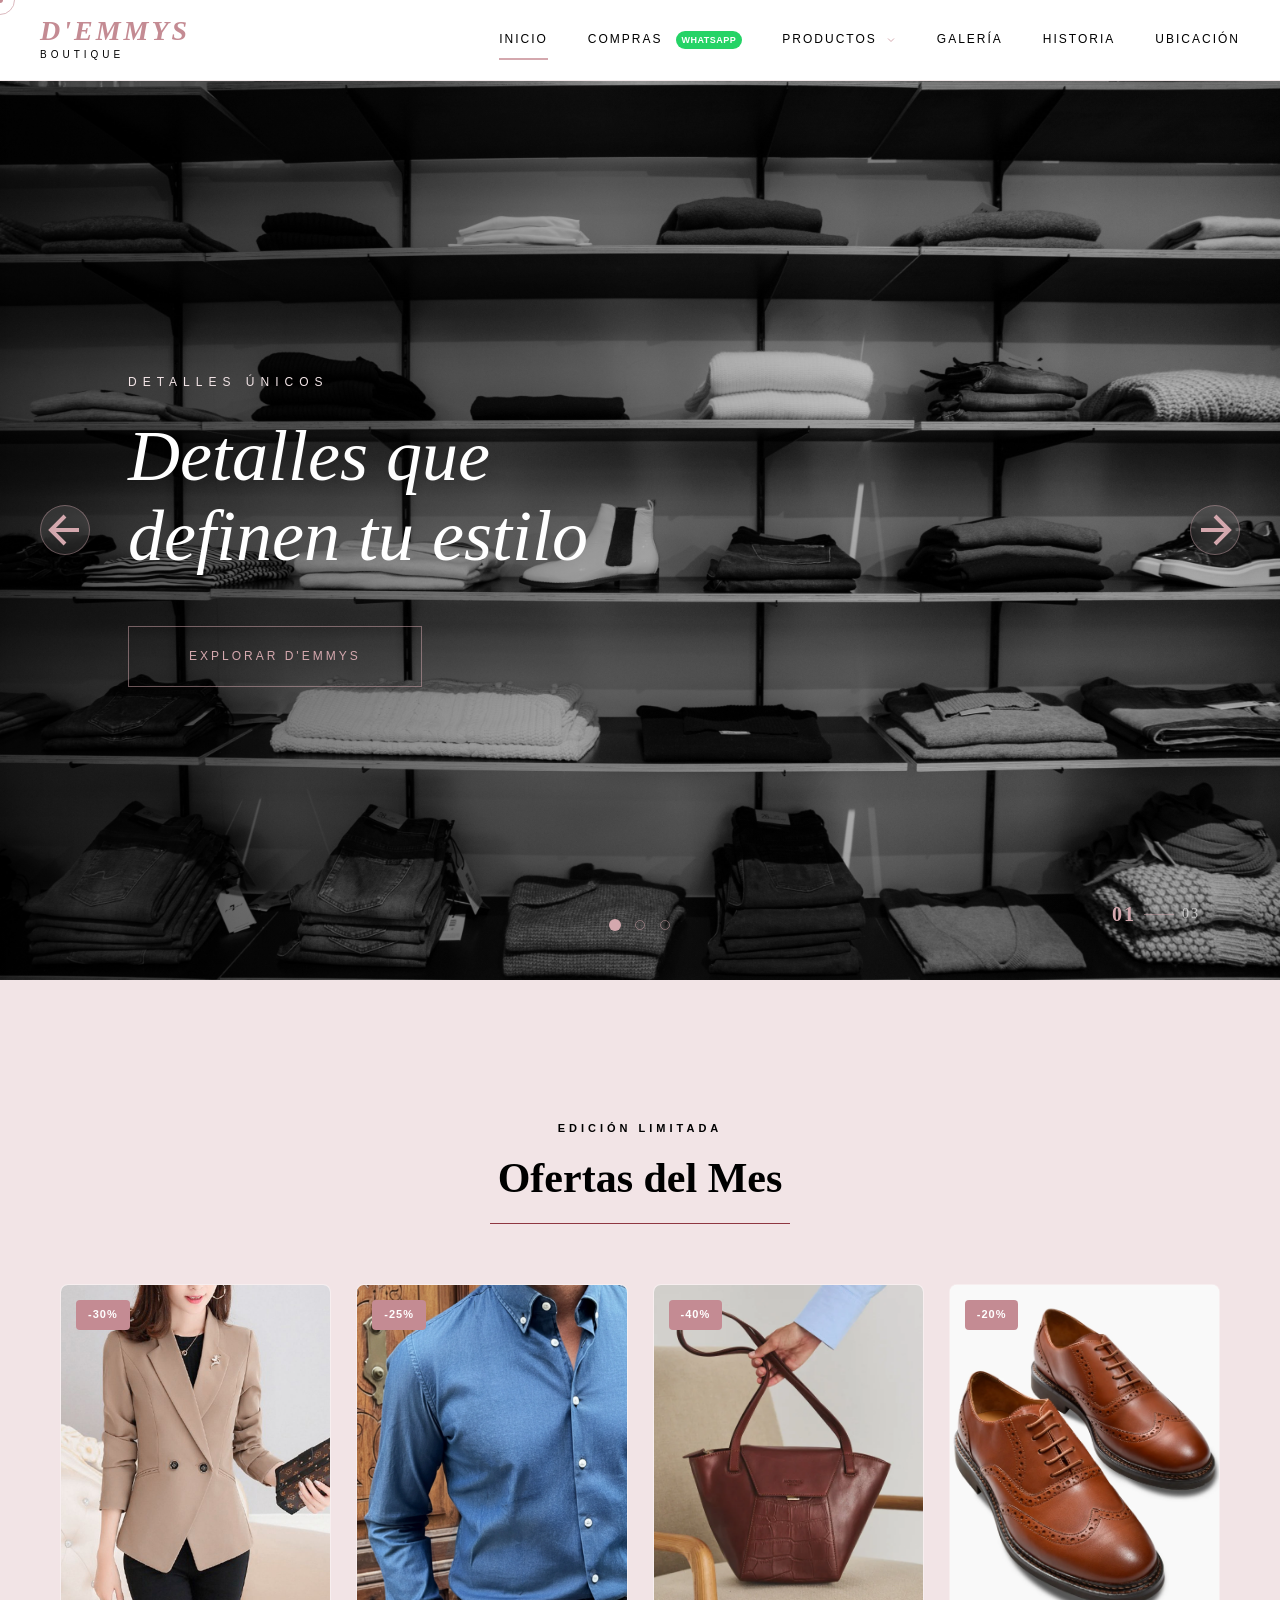
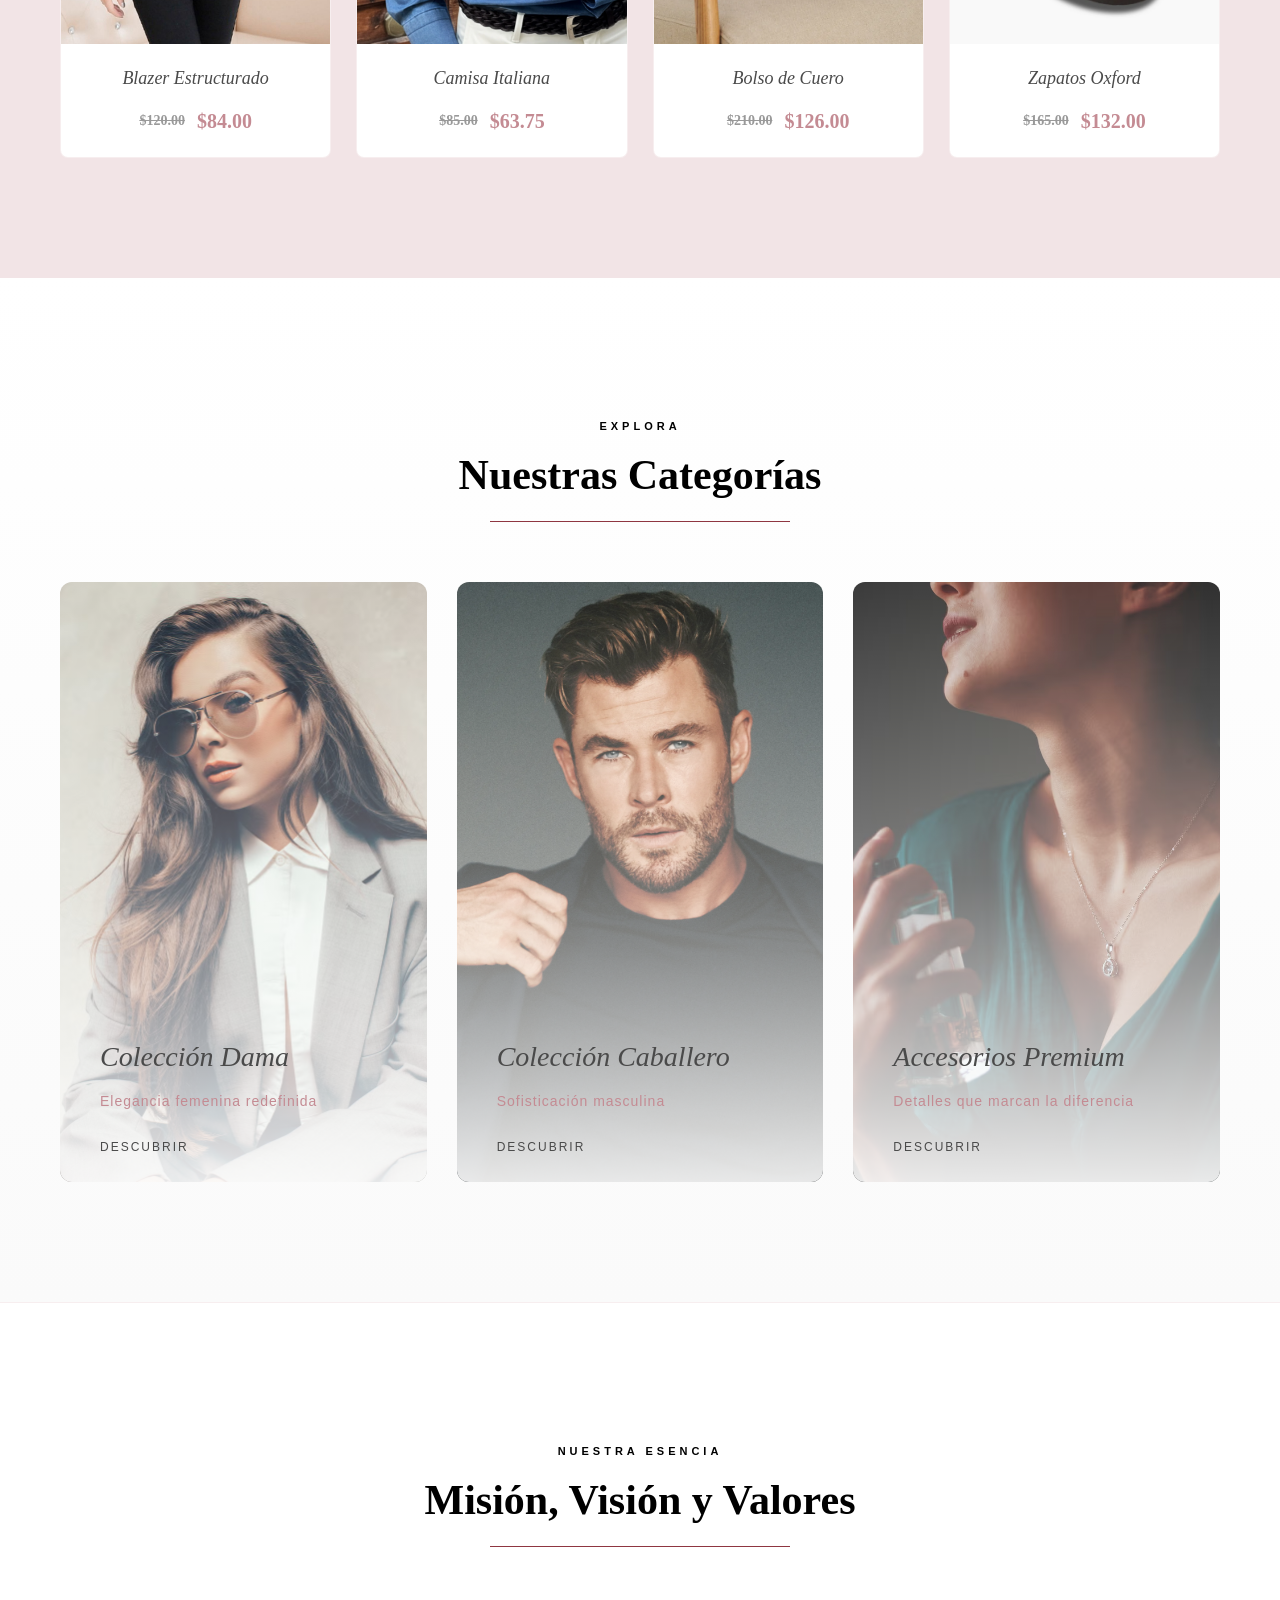
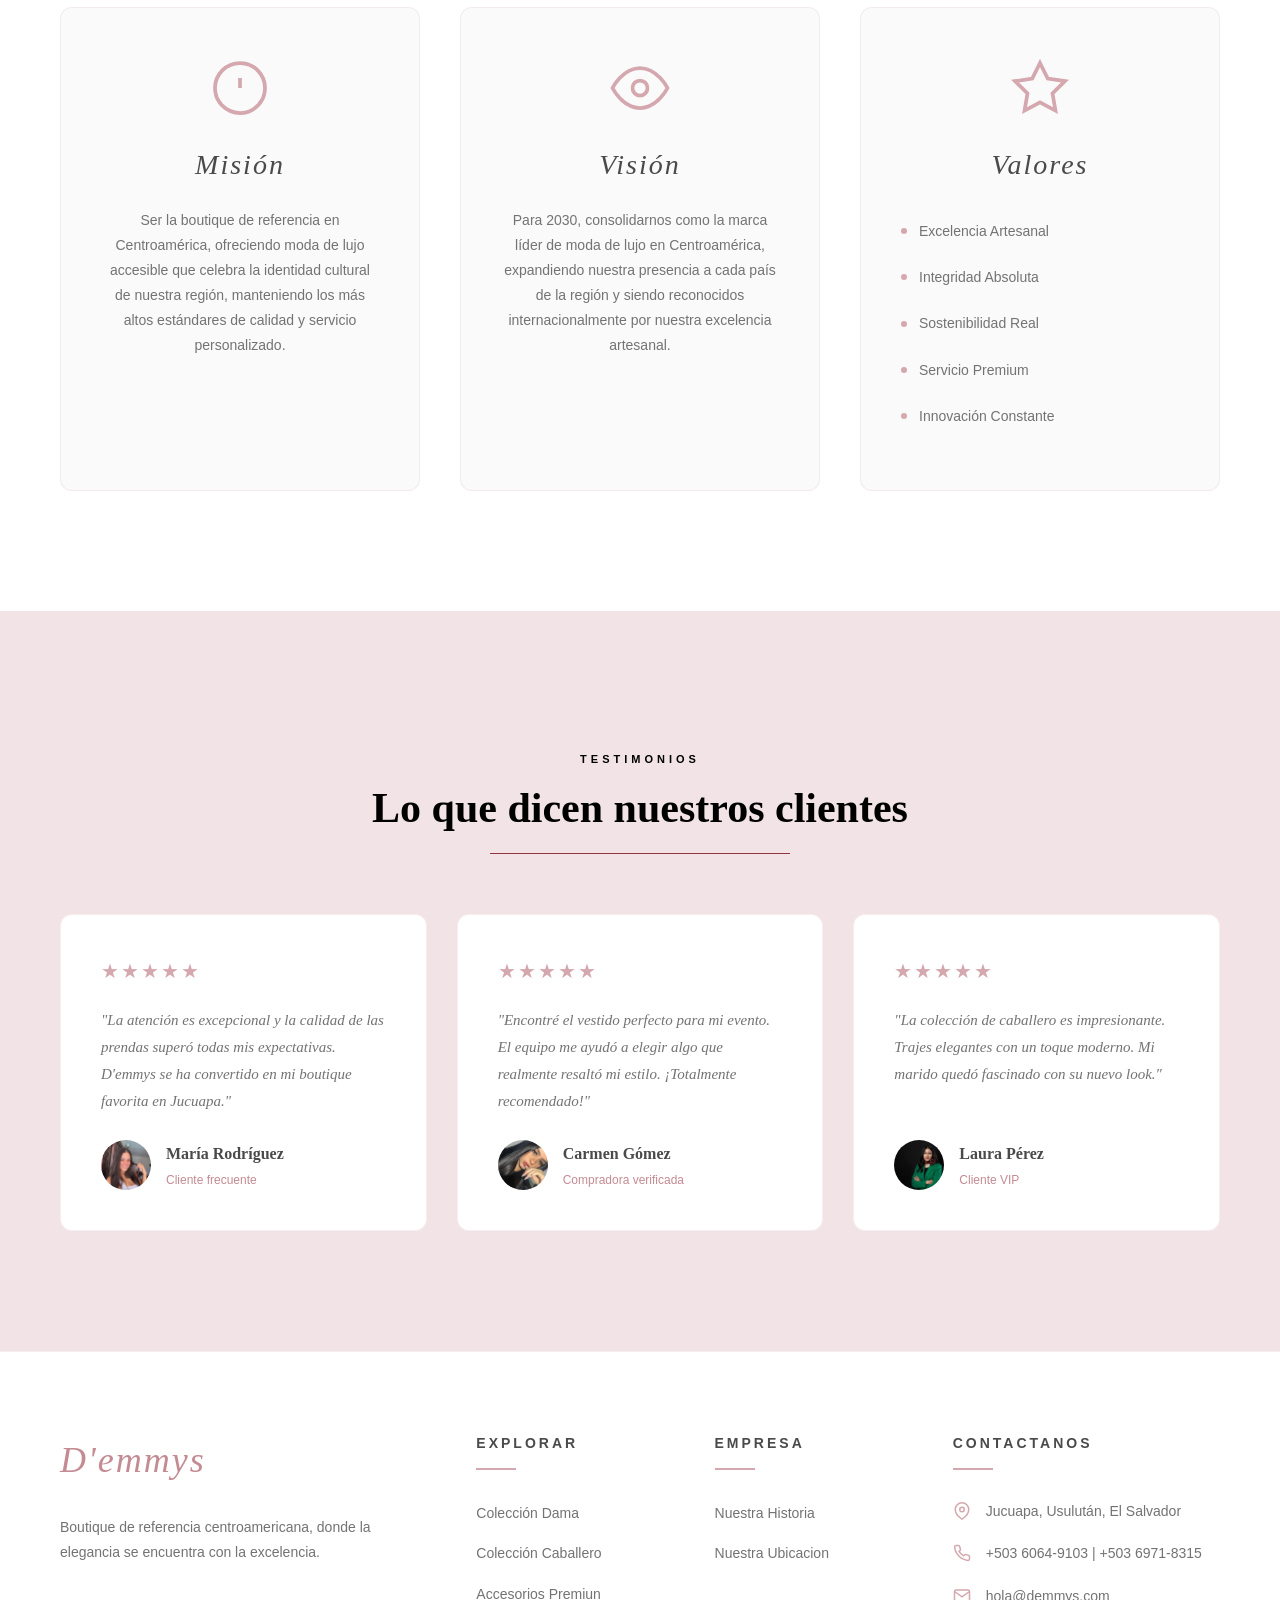
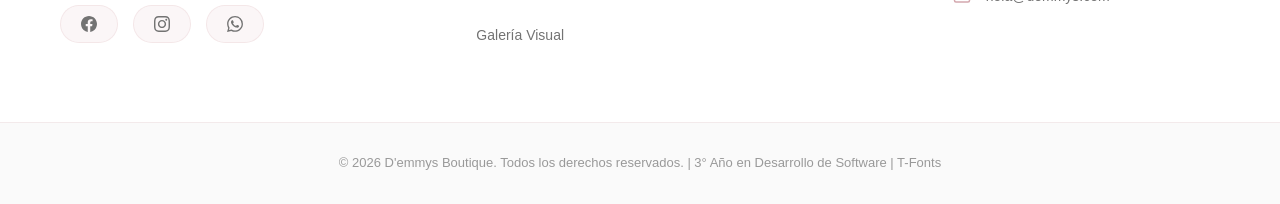
==== commit 353c10dc: "Add files via upload" ====
--- a/index.html
+++ b/index.html
@@ -3,52 +3,45 @@
 <head>
     <meta charset="UTF-8">
     <meta name="viewport" content="width=device-width, initial-scale=1.0">
-    <title>D'emmys</title>
+    <title>D'emmys | Boutique de Lujo</title>
     <link rel="icon" href="images/Demmy.png">
     <link rel="stylesheet" href="style.css">
     <meta name="description" content="Boutique de lujo en Jucuapa, El Salvador. Moda con identidad centroamericana.">
 </head>
 <body>
-
-    <!-- Cursor Elegante -->
     <div class="cursor-dot"></div>
     <div class="cursor-ring"></div>
-
-    <!-- Scroll Progress -->
     <div class="scroll-progress"></div>
 
-    <!-- Botón Volver Arriba -->
     <button class="back-to-top" aria-label="Volver arriba">
         <svg viewBox="0 0 24 24" fill="none" stroke="currentColor" stroke-width="2">
             <path d="M18 15l-6-6-6 6"/>
         </svg>
     </button>
 
-    <!-- Navbar -->
+    <!-- NAVBAR ESTÁNDAR -->
     <nav class="navbar" id="navbar">
         <div class="nav-container">
             <a href="index.html" class="logo-link">
                 <div class="logo">
-                    <span class="logo-text" style="list-style: none;">D'emmys</span>
+                    <span class="logo-text">D'emmys</span>
                     <span class="logo-sub">Boutique</span>
                 </div>
             </a>
             
             <ul class="nav-menu">
                 <li class="nav-item">
-                    <a href="index.html" class="nav-link">
+                    <a href="index.html" class="nav-link active">
                         <span class="nav-text">Inicio</span>
                         <span class="nav-line"></span>
                     </a>
                 </li>
-                
                 <li class="nav-item">
                     <a href="compras.html" class="nav-link whatsapp-link">
                         <span class="nav-text">Compras</span>
                         <span class="whatsapp-badge">WhatsApp</span>
                     </a>
                 </li>
-                
                 <li class="nav-item dropdown">
                     <a href="productos.html" class="nav-link dropbtn">
                         <span class="nav-text">Productos</span>
@@ -62,21 +55,18 @@
                         <a href="productos.html#accesorios">Accesorios Premium</a>
                     </div>
                 </li>
-                
                 <li class="nav-item">
                     <a href="galeria.html" class="nav-link">
                         <span class="nav-text">Galería</span>
                         <span class="nav-line"></span>
                     </a>
                 </li>
-
                 <li class="nav-item">
                     <a href="historia.html" class="nav-link">
                         <span class="nav-text">Historia</span>
                         <span class="nav-line"></span>
                     </a>
                 </li>
-
                 <li class="nav-item">
                     <a href="ubicacion.html" class="nav-link">
                         <span class="nav-text">Ubicación</span>
@@ -93,11 +83,10 @@
         </div>
     </nav>
 
-    <!-- Hero Slider Manual -->
+    <!-- HERO SLIDER - INDEX -->
     <section class="hero-slider" id="inicio">
         <div class="slider-container">
             <div class="slider-track">
-                <!-- Slide 1 -->
                 <div class="slide active" data-index="0">
                     <div class="slide-bg">
                         <img src="images/SliderIMG1.jpg" alt="Moda elegante">
@@ -117,7 +106,6 @@
                     </div>
                 </div>
 
-                <!-- Slide 2 -->
                 <div class="slide" data-index="1">
                     <div class="slide-bg">
                         <img src="images/SliderIMG2.jpg" alt="Elegancia">
@@ -137,7 +125,6 @@
                     </div>
                 </div>
 
-                <!-- Slide 3 -->
                 <div class="slide" data-index="2">
                     <div class="slide-bg">
                         <img src="images/SliderIMG3.jpg" alt="Identidad">
@@ -158,7 +145,6 @@
                 </div>
             </div>
 
-            <!-- Controles del Slider -->
             <div class="slider-controls">
                 <button class="slider-arrow prev" aria-label="Anterior">
                     <svg viewBox="0 0 24 24" fill="none" stroke="currentColor" stroke-width="2">
@@ -172,14 +158,12 @@
                 </button>
             </div>
 
-            <!-- Indicadores -->
             <div class="slider-indicators">
                 <button class="indicator active" data-slide="0" aria-label="Slide 1"></button>
                 <button class="indicator" data-slide="1" aria-label="Slide 2"></button>
                 <button class="indicator" data-slide="2" aria-label="Slide 3"></button>
             </div>
 
-            <!-- Contador -->
             <div class="slide-counter">
                 <span class="current">01</span>
                 <span class="separator"></span>
@@ -188,7 +172,7 @@
         </div>
     </section>
 
-    <!-- Sección Ofertas -->
+    <!-- OFERTAS - INDEX -->
     <section class="ofertas-section" id="ofertas">
         <div class="container">
             <div class="section-header">
@@ -198,68 +182,68 @@
             </div>
             
             <div class="ofertas-grid">
-                <article class="oferta-card">
-                    <div class="oferta-badge">-30%</div>
-                    <div class="oferta-img-container">
+                <article class="producto-card oferta-card">
+                    <div class="producto-badge oferta-badge">-30%</div>
+                    <div class="producto-img-container">
                         <img src="images/BlazerIMGwomen1.jpg" alt="Blazer Estructurado" loading="lazy">
-                        <div class="oferta-overlay">
-                            <a href="galeria.html" class="btn-ver">Ver Detalles</a>
-                        </div>
-                    </div>
-                    <div class="oferta-info">
+                        <div class="producto-overlay oferta-overlay">
+                            <a href="compras.html?producto=blazer-elegance/Crema-Medium-Poliester-Solid" class="btn-ver">Ver Detalles</a>
+                        </div>
+                    </div>
+                    <div class="producto-info oferta-info">
                         <h4>Blazer Estructurado</h4>
-                        <div class="oferta-precios">
+                        <div class="producto-precio oferta-precios">
                             <span class="precio-anterior">$120.00</span>
                             <span class="precio-actual">$84.00</span>
                         </div>
                     </div>
                 </article>
                 
-                <article class="oferta-card">
-                    <div class="oferta-badge">-25%</div>
-                    <div class="oferta-img-container">
+                <article class="producto-card oferta-card">
+                    <div class="producto-badge oferta-badge">-25%</div>
+                    <div class="producto-img-container">
                         <img src="images/italianT-Shirt.jpg" alt="Camisa Italiana" loading="lazy">
-                        <div class="oferta-overlay">
-                            <a href="galeria.html" class="btn-ver">Ver Detalles</a>
-                        </div>
-                    </div>
-                    <div class="oferta-info">
+                        <div class="producto-overlay oferta-overlay">
+                            <a href="compras.html?producto=camisa-italiana-premium/Celeste-Medium-Denim-Solid" class="btn-ver">Ver Detalles</a>
+                        </div>
+                    </div>
+                    <div class="producto-info oferta-info">
                         <h4>Camisa Italiana</h4>
-                        <div class="oferta-precios">
+                        <div class="producto-precio oferta-precios">
                             <span class="precio-anterior">$85.00</span>
                             <span class="precio-actual">$63.75</span>
                         </div>
                     </div>
                 </article>
                 
-                <article class="oferta-card">
-                    <div class="oferta-badge">-40%</div>
-                    <div class="oferta-img-container">
+                <article class="producto-card oferta-card">
+                    <div class="producto-badge oferta-badge">-40%</div>
+                    <div class="producto-img-container">
                         <img src="images/bolso-cuero.webp" alt="Bolso de Cuero" loading="lazy">
-                        <div class="oferta-overlay">
-                            <a href="galeria.html" class="btn-ver">Ver Detalles</a>
-                        </div>
-                    </div>
-                    <div class="oferta-info">
+                        <div class="producto-overlay oferta-overlay">
+                            <a href="compras.html?producto=bolso-cuero-premium/Cafe-Large-Cuero-Solid" class="btn-ver">Ver Detalles</a>
+                        </div>
+                    </div>
+                    <div class="producto-info oferta-info">
                         <h4>Bolso de Cuero</h4>
-                        <div class="oferta-precios">
+                        <div class="producto-precio oferta-precios">
                             <span class="precio-anterior">$210.00</span>
                             <span class="precio-actual">$126.00</span>
                         </div>
                     </div>
                 </article>
                 
-                <article class="oferta-card">
-                    <div class="oferta-badge">-20%</div>
-                    <div class="oferta-img-container">
+                <article class="producto-card oferta-card">
+                    <div class="producto-badge oferta-badge">-20%</div>
+                    <div class="producto-img-container">
                         <img src="images/Oxfords-Zppatos.jpg" alt="Zapatos Oxford" loading="lazy">
-                        <div class="oferta-overlay">
-                            <a href="galeria.html" class="btn-ver">Ver Detalles</a>
-                        </div>
-                    </div>
-                    <div class="oferta-info">
+                        <div class="producto-overlay oferta-overlay">
+                            <a href="compras.html?producto=oxford-italiano-negro/Cafe-Large-Calzado-Solid" class="btn-ver">Ver Detalles</a>
+                        </div>
+                    </div>
+                    <div class="producto-info oferta-info">
                         <h4>Zapatos Oxford</h4>
-                        <div class="oferta-precios">
+                        <div class="producto-precio oferta-precios">
                             <span class="precio-anterior">$165.00</span>
                             <span class="precio-actual">$132.00</span>
                         </div>
@@ -269,7 +253,7 @@
         </div>
     </section>
 
-    <!-- Sección Categorías -->
+    <!-- CATEGORÍAS - INDEX -->
     <section class="categorias-section" id="productos">
         <div class="container">
             <div class="section-header">
@@ -287,7 +271,7 @@
                     <div class="categoria-content">
                         <h3>Colección Dama</h3>
                         <p>Elegancia femenina redefinida</p>
-                        <a href="galeria.html" class="categoria-link">
+                        <a href="productos.html#dama" class="categoria-link">
                             <span>Descubrir</span>
                             <svg viewBox="0 0 24 24" fill="none" stroke="currentColor" stroke-width="2">
                                 <path d="M5 12h14M12 5l7 7-7 7"/>
@@ -304,7 +288,7 @@
                     <div class="categoria-content">
                         <h3>Colección Caballero</h3>
                         <p>Sofisticación masculina</p>
-                        <a href="galeria.html" class="categoria-link">
+                        <a href="productos.html#caballero" class="categoria-link">
                             <span>Descubrir</span>
                             <svg viewBox="0 0 24 24" fill="none" stroke="currentColor" stroke-width="2">
                                 <path d="M5 12h14M12 5l7 7-7 7"/>
@@ -321,7 +305,7 @@
                     <div class="categoria-content">
                         <h3>Accesorios Premium</h3>
                         <p>Detalles que marcan la diferencia</p>
-                        <a href="galeria.html" class="categoria-link">
+                        <a href="productos.html#accesorios" class="categoria-link">
                             <span>Descubrir</span>
                             <svg viewBox="0 0 24 24" fill="none" stroke="currentColor" stroke-width="2">
                                 <path d="M5 12h14M12 5l7 7-7 7"/>
@@ -333,7 +317,7 @@
         </div>
     </section>
 
-    <!-- Sección MVV -->
+    <!-- MVV - INDEX -->
     <section class="mvv-section" id="historia">
         <div class="container">
             <div class="section-header">
@@ -400,7 +384,7 @@
         </div>
     </section>
 
-    <!-- Sección Reseñas -->
+    <!-- RESEÑAS - INDEX -->
     <section class="resenas-section">
         <div class="container">
             <div class="section-header">
@@ -414,7 +398,7 @@
                     <div class="resena-stars">★★★★★</div>
                     <p class="resena-texto">"La atención es excepcional y la calidad de las prendas superó todas mis expectativas. D'emmys se ha convertido en mi boutique favorita en Jucuapa."</p>
                     <div class="resena-autor">
-                        <div class="resena-avatar"><img src="images/Perfil-IMG-1.jpg" alt=""></div>
+                        <div class="resena-avatar"><img src="images/Perfil-IMG-1.jpg" alt="María Rodríguez"></div>
                         <div class="resena-info">
                             <h4>María Rodríguez</h4>
                             <p>Cliente frecuente</p>
@@ -426,7 +410,7 @@
                     <div class="resena-stars">★★★★★</div>
                     <p class="resena-texto">"Encontré el vestido perfecto para mi evento. El equipo me ayudó a elegir algo que realmente resaltó mi estilo. ¡Totalmente recomendado!"</p>
                     <div class="resena-autor">
-                        <div class="resena-avatar"><img src="images/Perfil-IMG-2.jpg" alt=""></div>
+                        <div class="resena-avatar"><img src="images/Perfil-IMG-2.jpg" alt="Carmen Gómez"></div>
                         <div class="resena-info">
                             <h4>Carmen Gómez</h4>
                             <p>Compradora verificada</p>
@@ -438,7 +422,7 @@
                     <div class="resena-stars">★★★★★</div>
                     <p class="resena-texto">"La colección de caballero es impresionante. Trajes elegantes con un toque moderno. Mi marido quedó fascinado con su nuevo look."</p>
                     <div class="resena-autor">
-                        <div class="resena-avatar"><img src="images/Perfil-IMG-3.jpg" alt=""></div>
+                        <div class="resena-avatar"><img src="images/Perfil-IMG-3.jpg" alt="Laura Pérez"></div>
                         <div class="resena-info">
                             <h4>Laura Pérez</h4>
                             <p>Cliente VIP</p>
@@ -449,8 +433,8 @@
         </div>
     </section>
 
-    <!-- Footer -->
-    <footer class="footer" id="ubicacion">
+    <!-- FOOTER ESTÁNDAR -->
+    <footer class="footer">
         <div class="footer-top">
             <div class="container">
                 <div class="footer-grid">
@@ -458,25 +442,14 @@
                         <div class="footer-logo">D'emmys</div>
                         <p class="footer-desc">Boutique de referencia centroamericana, donde la elegancia se encuentra con la excelencia.</p>
                         <div class="footer-social">
-                            <a target="_blank" href="https://www.facebook.com/injucuapa/?locale=es_LA" class="social-link" aria-label="Facebook">
-                                <svg viewBox="0 0 24 24" fill="currentColor">
-                                    <path d="M24 12.073c0-6.627-5.373-12-12-12s-12 5.373-12 12c0 5.99 4.388 10.954 10.125 11.854v-8.385H7.078v-3.47h3.047V9.43c0-3.007 1.792-4.669 4.533-4.669 1.312 0 2.686.235 2.686.235v2.953H15.83c-1.491 0-1.956.925-1.956 1.874v2.25h3.328l-.532 3.47h-2.796v8.385C19.612 23.027 24 18.062 24 12.073z"/>
-                                </svg>
+                            <a href="https://www.facebook.com/injucuapa/?locale=es_LA" target="_blank" class="social-link" aria-label="Facebook">
+                                <svg viewBox="0 0 24 24" fill="currentColor"><path d="M24 12.073c0-6.627-5.373-12-12-12s-12 5.373-12 12c0 5.99 4.388 10.954 10.125 11.854v-8.385H7.078v-3.47h3.047V9.43c0-3.007 1.792-4.669 4.533-4.669 1.312 0 2.686.235 2.686.235v2.953H15.83c-1.491 0-1.956.925-1.956 1.874v2.25h3.328l-.532 3.47h-2.796v8.385C19.612 23.027 24 18.062 24 12.073z"/></svg>
                             </a>
-                            <a target="_blank" href="https://www.instagram.com/explore/locations/818482436/instituto-nacional-de-jucuapa-inju/" class="social-link" aria-label="Instagram">
-                                <svg viewBox="0 0 24 24" fill="currentColor">
-                                    <path d="M12 2.163c3.204 0 3.584.012 4.85.07 3.252.148 4.771 1.691 4.919 4.919.058 1.265.069 1.645.069 4.849 0 3.205-.012 3.584-.069 4.849-.149 3.225-1.664 4.771-4.919 4.919-1.266.058-1.644.07-4.85.07-3.204 0-3.584-.012-4.849-.07-3.26-.149-4.771-1.699-4.919-4.92-.058-1.265-.07-1.644-.07-4.849 0-3.204.013-3.583.07-4.849.149-3.227 1.664-4.771 4.919-4.919 1.266-.057 1.645-.069 4.849-.069zm0-2.163c-3.259 0-3.667.014-4.947.072-4.358.2-6.78 2.618-6.98 6.98-.059 1.281-.073 1.689-.073 4.948 0 3.259.014 3.668.072 4.948.2 4.358 2.618 6.78 6.98 6.98 1.281.058 1.689.072 4.948.072 3.259 0 3.668-.014 4.948-.072 4.354-.2 6.782-2.618 6.979-6.98.059-1.28.073-1.689.073-4.948 0-3.259-.014-3.667-.072-4.947-.196-4.354-2.617-6.78-6.979-6.98-1.281-.059-1.69-.073-4.949-.073zm0 5.838c-3.403 0-6.162 2.759-6.162 6.162s2.759 6.163 6.162 6.163 6.162-2.759 6.162-6.163c0-3.403-2.759-6.162-6.162-6.162zm0 10.162c-2.209 0-4-1.79-4-4 0-2.209 1.791-4 4-4s4 1.791 4 4c0 2.21-1.791 4-4 4zm6.406-11.845c-.796 0-1.441.645-1.441 1.44s.645 1.44 1.441 1.44c.795 0 1.439-.645 1.439-1.44s-.644-1.44-1.439-1.44z"/>
-                                </svg>
+                            <a href="https://www.instagram.com/explore/locations/818482436/instituto-nacional-de-jucuapa-inju/" target="_blank" class="social-link" aria-label="Instagram">
+                                <svg viewBox="0 0 24 24" fill="currentColor"><path d="M12 2.163c3.204 0 3.584.012 4.85.07 3.252.148 4.771 1.691 4.919 4.919.058 1.265.069 1.645.069 4.849 0 3.205-.012 3.584-.069 4.849-.149 3.225-1.664 4.771-4.919 4.919-1.266.058-1.644.07-4.85.07-3.204 0-3.584-.012-4.849-.07-3.26-.149-4.771-1.699-4.919-4.92-.058-1.265-.07-1.644-.07-4.849 0-3.204.013-3.583.07-4.849.149-3.227 1.664-4.771 4.919-4.919 1.266-.057 1.645-.069 4.849-.069zm0-2.163c-3.259 0-3.667.014-4.947.072-4.358.2-6.78 2.618-6.98 6.98-.059 1.281-.073 1.689-.073 4.948 0 3.259.014 3.668.072 4.948.2 4.358 2.618 6.78 6.98 6.98 1.281.058 1.689.072 4.948.072 3.259 0 3.668-.014 4.948-.072 4.354-.2 6.782-2.618 6.979-6.98.059-1.28.073-1.689.073-4.948 0-3.259-.014-3.667-.072-4.947-.196-4.354-2.617-6.78-6.979-6.98-1.281-.059-1.69-.073-4.949-.073zm0 5.838c-3.403 0-6.162 2.759-6.162 6.162s2.759 6.163 6.162 6.163 6.162-2.759 6.162-6.163c0-3.403-2.759-6.162-6.162-6.162zm0 10.162c-2.209 0-4-1.79-4-4 0-2.209 1.791-4 4-4s4 1.791 4 4c0 2.21-1.791 4-4 4zm6.406-11.845c-.796 0-1.441.645-1.441 1.44s.645 1.44 1.441 1.44c.795 0 1.439-.645 1.439-1.44s-.644-1.44-1.439-1.44z"/></svg>
                             </a>
-                            <a target="_blank" href="https://x.com/elobservador71" class="social-link" aria-label="Twitter">
-                                <svg viewBox="0 0 24 24" fill="currentColor">
-                                    <path d="M18.244 2.25h3.308l-7.227 8.26 8.502 11.24H16.17l-5.214-6.817L4.99 21.75H1.68l7.73-8.835L1.254 2.25H8.08l4.713 6.231zm-1.161 17.52h1.833L7.084 4.126H5.117z"/>
-                                </svg>
-                            </a>
-                            <a target="_blank" href="https://www.instagram.com/explore/locations/818482436/instituto-nacional-de-jucuapa-inju/" class="social-link" aria-label="Pinterest">
-                                <svg viewBox="0 0 24 24" fill="currentColor">
-                                    <path d="M12 0C5.373 0 0 5.373 0 12c0 5.084 3.163 9.426 7.627 11.174-.105-.949-.2-2.405.042-3.441.218-.937 1.407-5.965 1.407-5.965s-.359-.719-.359-1.782c0-1.668.967-2.914 2.171-2.914 1.023 0 1.518.769 1.518 1.69 0 1.029-.655 2.568-.994 3.995-.283 1.194.599 2.169 1.777 2.169 2.133 0 3.772-2.249 3.772-5.495 0-2.873-2.064-4.882-5.012-4.882-3.414 0-5.418 2.561-5.418 5.207 0 1.031.397 2.138.893 2.738.098.119.112.224.083.345l-.333 1.36c-.053.22-.174.267-.402.161-1.499-.698-2.436-2.889-2.436-4.649 0-3.785 2.75-7.262 7.929-7.262 4.163 0 7.398 2.967 7.398 6.931 0 4.136-2.607 7.464-6.227 7.464-1.216 0-2.359-.632-2.75-1.378l-.748 2.853c-.271 1.043-1.002 2.35-1.492 3.146C9.57 23.812 10.763 24 12 24c6.627 0 12-5.373 12-12S18.627 0 12 0z"/>
-                                </svg>
+                            <a href="https://web.whatsapp.com/" target="_blank" class="social-link" aria-label="WhatsApp">
+                                <svg viewBox="0 0 24 24" fill="currentColor"><path d="M17.472 14.382c-.297-.149-1.758-.867-2.03-.967-.273-.099-.471-.148-.67.15-.197.297-.767.966-.94 1.164-.173.199-.347.223-.644.075-.297-.15-1.255-.463-2.39-1.475-.883-.788-1.48-1.761-1.653-2.059-.173-.297-.018-.458.13-.606.134-.133.298-.347.446-.52.149-.174.198-.298.298-.497.099-.198.05-.371-.025-.52-.075-.149-.669-1.612-.916-2.207-.242-.579-.487-.5-.669-.51-.173-.008-.371-.01-.57-.01-.198 0-.52.074-.792.372-.272.297-1.04 1.016-1.04 2.479 0 1.462 1.065 2.875 1.213 3.074.149.198 2.096 3.2 5.077 4.487.709.306 1.262.489 1.694.625.712.227 1.36.195 1.871.118.571-.085 1.758-.719 2.006-1.413.248-.694.248-1.289.173-1.413-.074-.124-.272-.198-.57-.347m-5.421 7.403h-.004a9.87 9.87 0 01-5.031-1.378l-.361-.214-3.741.982.998-3.648-.235-.374a9.86 9.86 0 01-1.51-5.26c.001-5.45 4.436-9.884 9.888-9.884 2.64 0 5.122 1.03 6.988 2.898a9.825 9.825 0 012.893 6.994c-.003 5.45-4.437 9.884-9.885 9.884m8.413-18.297A11.815 11.815 0 0012.05 0C5.495 0 .16 5.335.157 11.892c0 2.096.547 4.142 1.588 5.945L.057 24l6.305-1.654a11.882 11.882 0 005.683 1.448h.005c6.554 0 11.89-5.335 11.893-11.893a11.821 11.821 0 00-3.48-8.413z"/></svg>
                             </a>
                         </div>
                     </div>
@@ -484,23 +457,23 @@
                     <div class="footer-links">
                         <h4>Explorar</h4>
                         <ul>
-                            <li><a href="productos.html">Nueva Colección</a></li>
-                            <li><a href="productos.html#accesorios">Accesorios</a></li>
-                            <li><a href="galeria.html">Galeria</a></li>
-                            <li><a href="index.html#productos">Trending Now</a></li>
+                            <li><a href="productos.html#dama">Colección Dama</a></li>
+                            <li><a href="productos.html#caballero">Colección Caballero</a></li>
+                            <li><a href="productos.html#accesorios">Accesorios Premiun</a></li>
+                            <li><a href="galeria.html">Galería Visual</a></li>
                         </ul>
                     </div>
                     
                     <div class="footer-links">
                         <h4>Empresa</h4>
                         <ul>
-                            <li><a href="index.html#historia">Sobre Nosotros</a></li>
                             <li><a href="historia.html">Nuestra Historia</a></li>
+                            <li><a href="ubicacion.html">Nuestra Ubicacion</a></li>
                         </ul>
                     </div>
                     
                     <div class="footer-contact">
-                        <h4>Contacto</h4>
+                        <h4>Contactanos</h4>
                         <p>
                             <svg class="contact-icon" viewBox="0 0 24 24" fill="none" stroke="currentColor" stroke-width="2">
                                 <path d="M21 10c0 7-9 13-9 13s-9-6-9-13a9 9 0 0 1 18 0z"></path>
@@ -512,7 +485,7 @@
                             <svg class="contact-icon" viewBox="0 0 24 24" fill="none" stroke="currentColor" stroke-width="2">
                                 <path d="M22 16.92v3a2 2 0 0 1-2.18 2 19.79 19.79 0 0 1-8.63-3.07 19.5 19.5 0 0 1-6-6 19.79 19.79 0 0 1-3.07-8.67A2 2 0 0 1 4.11 2h3a2 2 0 0 1 2 1.72 12.84 12.84 0 0 0 .7 2.81 2 2 0 0 1-.45 2.11L8.09 9.91a16 16 0 0 0 6 6l1.27-1.27a2 2 0 0 1 2.11-.45 12.84 12.84 0 0 0 2.81.7A2 2 0 0 1 22 16.92z"></path>
                             </svg>
-                            +503 2345-6789
+                            +503 6064-9103 | +503 6971-8315
                         </p>
                         <p>
                             <svg class="contact-icon" viewBox="0 0 24 24" fill="none" stroke="currentColor" stroke-width="2">
@@ -521,13 +494,6 @@
                             </svg>
                             hola@demmys.com
                         </p>
-                        <p>
-                            <svg class="contact-icon" viewBox="0 0 24 24" fill="none" stroke="currentColor" stroke-width="2">
-                                <circle cx="12" cy="12" r="10"></circle>
-                                <polyline points="12 6 12 12 16 14"></polyline>
-                            </svg>
-                            Lun - Sab: 10am - 8pm
-                        </p>
                     </div>
                 </div>
             </div>
@@ -536,9 +502,7 @@
         <div class="footer-bottom">
             <div class="container">
                 <div class="footer-bottom-content">
-                    <p>&copy; 3° Año de Software | 2026 D'emmys Boutique. Todos los derechos reservados.</p>
-                    <div class="footer-legal">
-                    </div>
+                    <p>&copy; 2026 D'emmys Boutique. Todos los derechos reservados. | 3° Año en Desarrollo de Software | T-Fonts</p>
                 </div>
             </div>
         </div>
--- a/style.css
+++ b/style.css
@@ -1,15 +1,6 @@
-/* ============================================ */
-/* CSS GENERAL - Reset y estilos base */
-/* ============================================ */
-
-/* Eliminar líneas del logo (regla agregada previamente) */
-.logo-link,
-.logo-link:visited,
-.logo-link:hover,
-.logo-link:active {
-    text-decoration: none !important;
-    border-bottom: none !important;
-}
+/* ============================================
+CSS GENERAL - Reset y estilos base (Todas las páginas)
+============================================ */
 
 * {
     margin: 0;
@@ -30,14 +21,13 @@
     line-height: 1.6;
 }
 
-/* Contenedor */
 .container {
     max-width: 1200px;
     margin: 0 auto;
     padding: 0 20px;
 }
 
-/* Cursor personalizado (solo escritorio) */
+/* Cursor personalizado - Global */
 .cursor-dot,
 .cursor-ring {
     position: fixed;
@@ -71,15 +61,9 @@
     background: rgba(212, 168, 174, 0.08);
 }
 
-.cursor-ring.click {
-    transform: translate(-50%, -50%) scale(0.9);
-    background: rgba(212, 168, 174, 0.15);
-}
-
-/* Scroll Progress */
+/* Scroll Progress - Global */
 .scroll-progress {
     position: fixed;
-    display: none;
     top: 0;
     left: 0;
     height: 2px;
@@ -89,7 +73,7 @@
     transition: width 0.1s ease;
 }
 
-/* Botón Volver Arriba */
+/* Botón Volver Arriba - Global */
 .back-to-top {
     position: fixed;
     bottom: 40px;
@@ -134,9 +118,9 @@
     color: #fff;
 }
 
-/* ============================================ */
-/* CSS para NAVBAR (común a todas las páginas) */
-/* ============================================ */
+/* ============================================
+NAVBAR - Global (Todas las páginas)
+============================================ */
 
 .navbar {
     position: fixed;
@@ -159,8 +143,13 @@
     height: 80px;
 }
 
+/* Logo - Corrección de subrayado */
+.logo-link {
+    text-decoration: none;
+    color: inherit;
+}
+
 .logo {
-    text-decoration: none !important;
     font-weight: 900;
     display: flex;
     flex-direction: column;
@@ -171,8 +160,6 @@
     font-weight: 600;
     font-size: 28px;
     font-style: italic;
-    list-style: none;
-    text-decoration: none;
     color: #c48b93;
     letter-spacing: 3px;
     text-transform: uppercase;
@@ -181,7 +168,6 @@
 }
 
 .logo-sub {
-    text-decoration: none !important;
     font-size: 10px;
     color: #000000;
     letter-spacing: 4px;
@@ -189,10 +175,6 @@
     margin-top: 2px;
     font-weight: 500;
     font-family: 'Montserrat', sans-serif;
-}
-
-.logo-link:hover .logo-text {
-    color: #7c313b;
 }
 
 .nav-menu {
@@ -220,7 +202,6 @@
 
 .nav-line {
     position: absolute;
-    display: none;
     bottom: 0;
     left: 0;
     width: 0;
@@ -229,11 +210,8 @@
     transition: width 0.3s ease;
 }
 
-.nav-link:hover {
-    color: #c01b31;
-}
-
-.nav-link:hover .nav-line {
+.nav-link:hover .nav-line,
+.nav-link.active .nav-line {
     width: 100%;
 }
 
@@ -247,10 +225,6 @@
     letter-spacing: 0.5px;
     margin-left: 5px;
     font-family: 'Montserrat', sans-serif;
-}
-
-.whatsapp-link:hover .whatsapp-badge {
-    background: #128c7e;
 }
 
 .dropdown {
@@ -284,19 +258,6 @@
     padding: 10px 0;
 }
 
-.dropdown-content::before {
-    content: '';
-    position: absolute;
-    top: -5px;
-    left: 50%;
-    transform: translateX(-50%) rotate(45deg);
-    width: 10px;
-    height: 10px;
-    background: #fff;
-    border-left: 1px solid rgba(212, 168, 174, 0.3);
-    border-top: 1px solid rgba(212, 168, 174, 0.3);
-}
-
 .dropdown:hover .dropdown-content {
     opacity: 1;
     visibility: visible;
@@ -311,7 +272,6 @@
     font-size: 12px;
     letter-spacing: 1px;
     transition: all 0.3s ease;
-    position: relative;
     font-family: 'Montserrat', sans-serif;
 }
 
@@ -338,9 +298,52 @@
     transition: all 0.3s ease;
 }
 
-/* ============================================ */
-/* CSS para PÁGINA INDEX (slider, ofertas, categorías, etc) */
-/* ============================================ */
+/* ============================================
+SECCIONES COMUNES - Headers y títulos
+============================================ */
+
+.section-header {
+    text-align: center;
+    margin-bottom: 60px;
+    padding-top: 20px;
+}
+
+.section-label {
+    display: block;
+    font-size: 11px;
+    text-transform: uppercase;
+    letter-spacing: 4px;
+    color: #000000;
+    margin-bottom: 15px;
+    font-family: 'Montserrat', sans-serif;
+    font-weight: 900;
+}
+
+.section-title {
+    font-size: 42px;
+    color: #000000;
+    font-weight: 700;
+    line-height: 1.2;
+}
+
+.section-line {
+    width: 300px;
+    height: 1px;
+    background: #8f3641;
+    margin: 20px auto 0;
+}
+
+.section-desc {
+    color: #737373;
+    font-family: 'Montserrat', sans-serif;
+    font-size: 16px;
+    max-width: 600px;
+    margin: 20px auto 0;
+}
+
+/* ============================================
+INDEX - Hero Slider
+============================================ */
 
 .hero-slider {
     position: relative;
@@ -391,7 +394,6 @@
     width: 100%;
     height: 100%;
     object-fit: cover;
-    transform: scale(1);
 }
 
 .slide-overlay {
@@ -421,9 +423,6 @@
     color: #f2e4e6;
     margin-bottom: 25px;
     font-family: 'Montserrat', sans-serif;
-    font-weight: 400;
-    position: relative;
-    display: inline-block;
     opacity: 0;
     transform: translateY(20px);
     transition: all 0.8s ease 0.3s;
@@ -441,7 +440,6 @@
     line-height: 1.1;
     color: #fff;
     font-style: italic;
-    letter-spacing: 1px;
 }
 
 .slide-title .line {
@@ -495,13 +493,6 @@
     border-color: #c48b93;
     background: rgba(196, 139, 147, 0.1);
     color: #fff;
-    padding: 20px 50px;
-}
-
-.btn-explorar:hover .btn-line-left,
-.btn-explorar:hover .btn-line-right {
-    width: 40px;
-    background: #fff;
 }
 
 .slider-controls {
@@ -535,13 +526,7 @@
 .slider-arrow:hover {
     background: #c48b93;
     border-color: #c48b93;
-    transform: scale(1.1);
     color: #fff;
-}
-
-.slider-arrow svg {
-    width: 20px;
-    height: 20px;
 }
 
 .slider-indicators {
@@ -562,28 +547,10 @@
     background: transparent;
     cursor: none;
     transition: all 0.3s ease;
-    position: relative;
-}
-
-.indicator::before {
-    content: '';
-    position: absolute;
-    top: 50%;
-    left: 50%;
-    transform: translate(-50%, -50%) scale(0);
-    width: 100%;
-    height: 100%;
+}
+
+.indicator.active {
     background: #d4a8ae;
-    border-radius: 50%;
-    transition: transform 0.3s ease;
-}
-
-.indicator.active::before {
-    transform: translate(-50%, -50%) scale(1);
-}
-
-.indicator.active {
-    border-color: #d4a8ae;
     transform: scale(1.2);
 }
 
@@ -592,7 +559,6 @@
     bottom: 50px;
     right: 80px;
     color: #fff;
-    font-family: 'Cormorant Garamond', Georgia, serif;
     font-size: 16px;
     letter-spacing: 2px;
     z-index: 10;
@@ -611,7 +577,6 @@
     width: 30px;
     height: 1px;
     background: rgba(212, 168, 174, 0.5);
-    margin: 0 4px;
 }
 
 .slide-counter .total {
@@ -619,41 +584,13 @@
     font-size: 14px;
 }
 
-/* Sección Ofertas */
+/* ============================================
+INDEX - Ofertas
+============================================ */
+
 .ofertas-section {
     padding: 120px 0;
     background: #f2e4e6;
-}
-
-.section-header {
-    text-align: center;
-    margin-bottom: 60px;
-    padding-top: 20px;
-}
-
-.section-label {
-    display: block;
-    font-size: 11px;
-    text-transform: uppercase;
-    letter-spacing: 4px;
-    color: #000000;
-    margin-bottom: 15px;
-    font-family: 'Montserrat', sans-serif;
-    font-weight: 900;
-}
-
-.section-title {
-    font-size: 42px;
-    color: #000000;
-    font-weight: 700;
-    line-height: 1.2;
-}
-
-.section-line {
-    width: 300px;
-    height: 1px;
-    background: #8f3641;
-    margin: auto;
 }
 
 .ofertas-grid {
@@ -662,132 +599,10 @@
     gap: 25px;
 }
 
-.oferta-card {
-    background: #fff;
-    border: 1px solid rgba(212, 168, 174, 0.2);
-    border-radius: 8px;
-    overflow: hidden;
-    position: relative;
-    transition: all 0.4s cubic-bezier(0.25, 0.46, 0.45, 0.94);
-}
-
-.oferta-card:hover {
-    transform: translateY(-10px);
-    box-shadow: 0 20px 40px rgba(0,0,0,0.05);
-    border-color: rgba(212, 168, 174, 0.4);
-}
-
-.oferta-badge {
-    position: absolute;
-    top: 15px;
-    left: 15px;
-    background: #c48b93;
-    color: #fff;
-    padding: 6px 12px;
-    font-size: 11px;
-    font-weight: 700;
-    border-radius: 4px;
-    z-index: 3;
-    font-family: 'Montserrat', sans-serif;
-    box-shadow: 0 4px 10px rgba(0,0,0,0.05);
-}
-
-.oferta-img-container {
-    aspect-ratio: 3/4;
-    overflow: hidden;
-    position: relative;
-}
-
-.oferta-img-container img {
-    width: 100%;
-    height: 100%;
-    object-fit: cover;
-    transition: transform 0.6s cubic-bezier(0.25, 0.46, 0.45, 0.94);
-}
-
-.oferta-card:hover .oferta-img-container img {
-    transform: scale(1.1);
-}
-
-.oferta-overlay {
-    position: absolute;
-    top: 0;
-    left: 0;
-    width: 100%;
-    height: 100%;
-    background: rgba(0, 0, 0, 0.3);
-    display: flex;
-    align-items: center;
-    justify-content: center;
-    opacity: 0;
-    transition: opacity 0.4s ease;
-}
-
-.oferta-card:hover .oferta-overlay {
-    opacity: 1;
-}
-
-.btn-ver{
-    padding: 12px 24px;
-    background: #fff;
-    color: #000000;
-    list-style: none;
-    border: none;
-    border-radius: 30px;
-    font-size: 11px;
-    text-transform: uppercase;
-    letter-spacing: 1.5px;
-    cursor: none;
-    font-family: 'Montserrat', sans-serif;
-    font-weight: 600;
-    transform: translateY(20px);
-    transition: all 0.4s ease;
-    text-decoration: none;
-}
-
-.oferta-card:hover .btn-ver{
-    transform: translateY(0);
-}
-
-.btn-ver:hover{
-    background: #c48b93;
-    color: #fff;
-}
-
-.oferta-info {
-    padding: 20px;
-    text-align: center;
-}
-
-.oferta-info h4 {
-    font-size: 18px;
-    color: #4a4a4a;
-    margin-bottom: 12px;
-    font-weight: 500;
-    font-family: 'Cormorant Garamond', serif;
-}
-
-.oferta-precios {
-    display: flex;
-    gap: 12px;
-    align-items: center;
-    justify-content: center;
-}
-
-.precio-anterior {
-    font-size: 14px;
-    color: #999;
-    text-decoration: line-through;
-}
-
-.precio-actual {
-    font-size: 20px;
-    color: #c48b93;
-    font-weight: 600;
-    font-family: 'Cormorant Garamond', serif;
-}
-
-/* Sección Categorías */
+/* ============================================
+INDEX - Categorías
+============================================ */
+
 .categorias-section {
     padding: 120px 0;
     background: linear-gradient(180deg, #fff 0%, #fafafa 100%);
@@ -820,7 +635,7 @@
     width: 100%;
     height: 100%;
     object-fit: cover;
-    transition: transform 0.8s cubic-bezier(0.25, 0.46, 0.45, 0.94);
+    transition: transform 0.8s ease;
 }
 
 .categoria-card:hover .categoria-img-wrapper img {
@@ -835,11 +650,6 @@
     height: 100%;
     background: linear-gradient(to top, rgba(255,255,255,0.9) 0%, rgba(255,255,255,0.4) 50%, rgba(255,255,255,0.1) 100%);
     z-index: 1;
-    transition: background 0.4s ease;
-}
-
-.categoria-card:hover .categoria-overlay {
-    background: linear-gradient(to top, rgba(255,255,255,0.95) 0%, rgba(255,255,255,0.6) 100%);
 }
 
 .categoria-content {
@@ -863,7 +673,6 @@
     margin-bottom: 10px;
     font-weight: 400;
     font-style: italic;
-    font-family: 'Cormorant Garamond', serif;
 }
 
 .categoria-content p {
@@ -886,7 +695,6 @@
     font-family: 'Montserrat', sans-serif;
     position: relative;
     padding-bottom: 5px;
-    transition: color 0.3s ease;
 }
 
 .categoria-link::after {
@@ -904,17 +712,10 @@
     width: 100%;
 }
 
-.categoria-link svg {
-    width: 16px;
-    height: 16px;
-    transition: transform 0.3s ease;
-}
-
-.categoria-link:hover svg {
-    transform: translateX(5px);
-}
-
-/* MVV Section */
+/* ============================================
+INDEX - MVV (Misión, Visión, Valores)
+============================================ */
+
 .mvv-section {
     padding: 120px 0;
     background: #fff;
@@ -935,7 +736,7 @@
     text-align: center;
     position: relative;
     overflow: hidden;
-    transition: all 0.4s cubic-bezier(0.25, 0.46, 0.45, 0.94);
+    transition: all 0.4s ease;
 }
 
 .mvv-box::before {
@@ -953,7 +754,6 @@
 .mvv-box:hover {
     transform: translateY(-10px);
     border-color: rgba(212, 168, 174, 0.4);
-    box-shadow: 0 20px 40px rgba(0,0,0,0.05);
 }
 
 .mvv-box:hover::before {
@@ -965,14 +765,6 @@
     height: 60px;
     margin: 0 auto 25px;
     color: #d4a8ae;
-    display: flex;
-    align-items: center;
-    justify-content: center;
-    transition: transform 0.6s ease;
-}
-
-.mvv-box:hover .mvv-icon {
-    transform: rotateY(360deg);
 }
 
 .mvv-icon svg {
@@ -1000,7 +792,6 @@
 .valores-lista {
     list-style: none;
     text-align: left;
-    padding: 0;
 }
 
 .valor-item {
@@ -1017,10 +808,6 @@
 .valor-item:hover {
     color: #c48b93;
     padding-left: 10px;
-}
-
-.valor-item:last-child {
-    border-bottom: none;
 }
 
 .valor-dot {
@@ -1036,18 +823,19 @@
     background: #c48b93;
 }
 
-/* Reseñas Section */
+/* ============================================
+INDEX - Reseñas
+============================================ */
+
 .resenas-section {
     padding: 120px 0;
     background: #f2e4e6;
-    overflow: hidden;
 }
 
 .resenas-grid {
     display: grid;
     grid-template-columns: repeat(3, 1fr);
     gap: 30px;
-    align-items: stretch;
 }
 
 .resena-card {
@@ -1055,7 +843,7 @@
     border-radius: 12px;
     padding: 40px;
     border: 1px solid rgba(212, 168, 174, 0.2);
-    transition: all 0.4s cubic-bezier(0.25, 0.46, 0.45, 0.94);
+    transition: all 0.4s ease;
     display: flex;
     flex-direction: column;
     justify-content: space-between;
@@ -1081,7 +869,6 @@
     margin-bottom: 25px;
     font-style: italic;
     flex: 1;
-    font-family: 'Cormorant Garamond', serif;
 }
 
 .resena-autor {
@@ -1112,7 +899,6 @@
     color: #4a4a4a;
     margin-bottom: 4px;
     font-weight: 600;
-    font-family: 'Cormorant Garamond', serif;
 }
 
 .resena-info p {
@@ -1121,9 +907,9 @@
     font-family: 'Montserrat', sans-serif;
 }
 
-/* ============================================ */
-/* CSS para PÁGINA PRODUCTOS */
-/* ============================================ */
+/* ============================================
+PRODUCTOS - Página específica
+============================================ */
 
 .hero-productos {
     position: relative;
@@ -1183,7 +969,6 @@
     margin-bottom: 20px;
     font-style: italic;
     letter-spacing: 2px;
-    font-family: 'Cormorant Garamond', serif;
 }
 
 .hero-productos-desc {
@@ -1220,7 +1005,6 @@
     background: #c48b93;
     border-color: #c48b93;
     transform: translateY(-3px);
-    color: #fff;
 }
 
 .productos-section {
@@ -1230,12 +1014,6 @@
 
 .productos-section.bg-dark {
     background: #fafafa;
-}
-
-.productos-section.bg-dark .section-title,
-.productos-section.bg-dark .section-label,
-.productos-section.bg-dark .section-desc {
-    color: #4a4a4a;
 }
 
 .seccion-separador {
@@ -1253,6 +1031,593 @@
     margin-bottom: 50px;
 }
 
+/* ============================================
+COMPRAS - Página específica (Tienda iframe)
+============================================ */
+
+.tienda-wrapper {
+    margin-top: 80px;
+    width: 100%;
+    height: calc(100vh - 80px);
+    min-height: 600px;
+    position: relative;
+    background: #fff;
+    border-top: 1px solid rgba(212, 168, 174, 0.2);
+    border-bottom: 1px solid rgba(212, 168, 174, 0.2);
+}
+
+.tienda-wrapper iframe {
+    width: 100%;
+    height: 100%;
+    border: none;
+    display: block;
+}
+
+/* ============================================
+GALERÍA - Página específica
+============================================ */
+
+.hero-galeria {
+    position: relative;
+    height: 70vh;
+    margin-top: 80px;
+    display: flex;
+    align-items: center;
+    justify-content: center;
+    overflow: hidden;
+}
+
+.hero-galeria-bg {
+    position: absolute;
+    top: 0;
+    left: 0;
+    width: 100%;
+    height: 100%;
+    z-index: 1;
+}
+
+.hero-galeria-bg img {
+    width: 100%;
+    height: 100%;
+    object-fit: cover;
+    filter: grayscale(100%);
+}
+
+.hero-galeria-overlay {
+    position: absolute;
+    top: 0;
+    left: 0;
+    width: 100%;
+    height: 100%;
+    background: rgba(0, 0, 0, 0.5);
+    z-index: 2;
+}
+
+.hero-galeria-content {
+    position: relative;
+    z-index: 3;
+    text-align: center;
+    color: #ffffff;
+    max-width: 800px;
+    padding: 0 20px;
+}
+
+.hero-galeria-tag {
+    font-size: 12px;
+    letter-spacing: 4px;
+    text-transform: uppercase;
+    margin-bottom: 20px;
+    opacity: 0.9;
+}
+
+.hero-galeria-title {
+    font-size: 58px;
+    font-style: italic;
+    font-weight: 400;
+    margin-bottom: 20px;
+    color: white;
+}
+
+.hero-galeria-desc {
+    font-size: 16px;
+    opacity: 0.8;
+    margin-bottom: 40px;
+    color: white;
+}
+
+.scroll-indicator {
+    position: absolute;
+    bottom: 40px;
+    left: 50%;
+    transform: translateX(-50%);
+    z-index: 3;
+    text-align: center;
+    color: #ffffff;
+}
+
+.scroll-indicator span {
+    font-size: 11px;
+    letter-spacing: 2px;
+    text-transform: uppercase;
+    display: block;
+    margin-bottom: 15px;
+    opacity: 0.7;
+}
+
+.scroll-line {
+    width: 1px;
+    height: 60px;
+    background: linear-gradient(to bottom, #ffffff 50%, transparent 50%);
+    background-size: 100% 200%;
+    animation: scrollBounce 2s infinite;
+    margin: 0 auto;
+}
+
+@keyframes scrollBounce {
+    0%, 100% { background-position: 0 100%; }
+    50% { background-position: 0 0; }
+}
+
+.gallery-section {
+    padding: 80px 0;
+    background: #fff;
+}
+
+.gallery-grid {
+    display: grid;
+    grid-template-columns: repeat(auto-fill, minmax(320px, 1fr));
+    gap: 30px;
+    margin-top: 40px;
+}
+
+.gallery-item {
+    position: relative;
+    overflow: hidden;
+    border-radius: 12px;
+    aspect-ratio: 4 / 5;
+    cursor: none;
+    box-shadow: 0 10px 20px rgba(0, 0, 0, 0.05);
+    transition: transform 0.4s ease, box-shadow 0.4s ease;
+}
+
+.gallery-item:hover {
+    transform: translateY(-8px);
+    box-shadow: 0 20px 30px rgba(0, 0, 0, 0.1);
+}
+
+.gallery-img {
+    width: 100%;
+    height: 100%;
+    object-fit: cover;
+    transition: transform 0.6s ease;
+}
+
+.gallery-item:hover .gallery-img {
+    transform: scale(1.05);
+}
+
+.gallery-overlay {
+    position: absolute;
+    bottom: 0;
+    left: 0;
+    width: 100%;
+    padding: 30px 20px 20px;
+    background: linear-gradient(to top, rgba(0, 0, 0, 0.7), transparent);
+    color: #fff;
+    opacity: 0;
+    transform: translateY(20px);
+    transition: all 0.4s ease;
+    text-align: center;
+}
+
+.gallery-item:hover .gallery-overlay {
+    opacity: 1;
+    transform: translateY(0);
+}
+
+.gallery-overlay h3 {
+    font-size: 1.2rem;
+    font-weight: 500;
+    letter-spacing: 1px;
+    margin-bottom: 5px;
+}
+
+.gallery-overlay p {
+    font-size: 0.8rem;
+    font-family: 'Montserrat', sans-serif;
+    opacity: 0.9;
+}
+
+.galeria-cta {
+    padding: 120px 0;
+    background: #f2e4e6;
+    text-align: center;
+}
+
+.galeria-cta h2 {
+    font-size: 42px;
+    color: #4a4a4a;
+    margin-bottom: 25px;
+    font-weight: 400;
+    font-style: italic;
+}
+
+.galeria-cta p {
+    font-size: 18px;
+    color: #737373;
+    margin-bottom: 50px;
+    font-family: 'Montserrat', sans-serif;
+}
+
+.btn-primary {
+    padding: 18px 36px;
+    background: #c48b93;
+    color: #fff;
+    text-decoration: none;
+    border-radius: 50px;
+    font-family: 'Montserrat', sans-serif;
+    font-size: 12px;
+    text-transform: uppercase;
+    letter-spacing: 1.5px;
+    font-weight: 600;
+    transition: all 0.4s ease;
+    cursor: none;
+    box-shadow: 0 4px 15px rgba(196, 139, 147, 0.3);
+    display: inline-block;
+}
+
+.btn-primary:hover {
+    background: #d4a8ae;
+    transform: translateY(-3px);
+    box-shadow: 0 8px 25px rgba(212, 168, 174, 0.4);
+}
+
+/* ============================================
+HISTORIA - Página específica
+============================================ */
+
+.hero-historia {
+    position: relative;
+    height: 60vh;
+    min-height: 400px;
+    margin-top: 80px;
+    display: flex;
+    align-items: center;
+    justify-content: center;
+    overflow: hidden;
+}
+
+.hero-historia-bg {
+    position: absolute;
+    top: 0;
+    left: 0;
+    width: 100%;
+    height: 100%;
+    z-index: 1;
+}
+
+.hero-historia-bg img {
+    width: 100%;
+    height: 100%;
+    object-fit: cover;
+    filter: grayscale(100%);
+}
+
+.hero-historia-overlay {
+    position: absolute;
+    top: 0;
+    left: 0;
+    width: 100%;
+    height: 100%;
+    background: rgba(0, 0, 0, 0.5);
+    z-index: 2;
+}
+
+.hero-historia-content {
+    position: relative;
+    z-index: 3;
+    text-align: center;
+    color: #ffffff;
+    max-width: 800px;
+    padding: 0 20px;
+}
+
+.hero-historia-tag {
+    font-size: 12px;
+    letter-spacing: 4px;
+    text-transform: uppercase;
+    margin-bottom: 20px;
+    opacity: 0.9;
+}
+
+.hero-historia-title {
+    font-size: 48px;
+    font-style: italic;
+    font-weight: 300;
+    margin-bottom: 20px;
+}
+
+.historia-slider-section {
+    padding: 80px 0;
+    background: #fafafa;
+    overflow: hidden;
+    width: 100%;
+}
+
+.historia-slider-container {
+    width: 100%;
+    overflow: hidden;
+    position: relative;
+    mask-image: linear-gradient(to right, transparent 0%, black 5%, black 95%, transparent 100%);
+    -webkit-mask-image: linear-gradient(to right, transparent 0%, black 5%, black 95%, transparent 100%);
+}
+
+.historia-track {
+    display: flex;
+    width: max-content;
+    animation: scrollHistoria 40s linear infinite;
+    padding: 20px 0;
+}
+
+.historia-track:hover {
+    animation-play-state: paused;
+}
+
+.historia-slide {
+    width: 350px;
+    margin-right: 30px;
+    flex-shrink: 0;
+    padding: 30px;
+    background: #fff;
+    border: 1px solid rgba(212, 168, 174, 0.2);
+    border-radius: 12px;
+    box-shadow: 0 10px 30px rgba(0,0,0,0.02);
+    transition: transform 0.3s ease, border-color 0.3s ease;
+}
+
+.historia-slide:hover {
+    transform: translateY(-5px);
+    border-color: #d4a8ae;
+}
+
+.historia-year {
+    font-family: 'Montserrat', sans-serif;
+    color: #c48b93;
+    font-size: 14px;
+    font-weight: 600;
+    margin-bottom: 15px;
+    letter-spacing: 2px;
+}
+
+.historia-title {
+    font-size: 24px;
+    font-style: italic;
+    color: #4a4a4a;
+    margin-bottom: 15px;
+    line-height: 1.2;
+}
+
+.historia-text {
+    font-size: 14px;
+    color: #737373;
+    line-height: 1.8;
+    font-family: 'Montserrat', sans-serif;
+}
+
+.historia-separator {
+    display: flex;
+    align-items: center;
+    justify-content: center;
+    width: 200px;
+    margin-right: 30px;
+    flex-shrink: 0;
+    opacity: 0.6;
+}
+
+.separator-line {
+    height: 1px;
+    width: 50px;
+    background: #d4a8ae;
+}
+
+.separator-text {
+    font-family: 'Montserrat', sans-serif;
+    font-size: 11px;
+    text-transform: uppercase;
+    letter-spacing: 3px;
+    color: #c48b93;
+    margin: 0 15px;
+    text-align: center;
+}
+
+@keyframes scrollHistoria {
+    0% { transform: translateX(0); }
+    100% { transform: translateX(-50%); }
+}
+
+.vision-section {
+    padding: 100px 0;
+    background: #fff;
+    text-align: center;
+}
+
+.vision-title {
+    font-size: 42px;
+    font-style: italic;
+    margin-bottom: 30px;
+    color: #c48b93;
+}
+
+.vision-text {
+    max-width: 700px;
+    margin: 0 auto;
+    font-size: 18px;
+    line-height: 2;
+    font-family: 'Montserrat', sans-serif;
+    font-weight: 300;
+    color: #737373;
+}
+
+/* ============================================
+UBICACIÓN - Página específica
+============================================ */
+
+.hero-ubicacion {
+    position: relative;
+    height: 60vh;
+    min-height: 400px;
+    margin-top: 80px;
+    display: flex;
+    align-items: center;
+    justify-content: center;
+    overflow: hidden;
+}
+
+.hero-ubicacion-bg {
+    position: absolute;
+    top: 0;
+    left: 0;
+    width: 100%;
+    height: 100%;
+    z-index: 1;
+}
+
+.hero-ubicacion-bg img {
+    width: 100%;
+    height: 100%;
+    object-fit: cover;
+    filter: grayscale(100%);
+}
+
+.hero-ubicacion-overlay {
+    position: absolute;
+    top: 0;
+    left: 0;
+    width: 100%;
+    height: 100%;
+    background: rgba(0, 0, 0, 0.5);
+    z-index: 2;
+}
+
+.hero-ubicacion-content {
+    position: relative;
+    z-index: 3;
+    text-align: center;
+    color: #ffffff;
+    max-width: 800px;
+    padding: 0 20px;
+}
+
+.hero-ubicacion-tag {
+    font-size: 12px;
+    letter-spacing: 4px;
+    text-transform: uppercase;
+    margin-bottom: 20px;
+    opacity: 0.9;
+}
+
+.hero-ubicacion-title {
+    font-size: 48px;
+    font-style: italic;
+    font-weight: 300;
+    margin-bottom: 20px;
+}
+
+.ubicacion-section {
+    padding: 100px 0;
+    background: #fafafa;
+}
+
+.ubicacion-grid {
+    display: grid;
+    grid-template-columns: 1fr 1.5fr;
+    gap: 50px;
+    align-items: stretch;
+    max-width: 1200px;
+    margin: 0 auto;
+}
+
+.ubicacion-info {
+    display: flex;
+    flex-direction: column;
+    gap: 30px;
+}
+
+.info-card {
+    background: #fff;
+    padding: 40px 30px;
+    border-radius: 12px;
+    border: 1px solid rgba(212, 168, 174, 0.2);
+    box-shadow: 0 10px 30px rgba(0,0,0,0.02);
+    transition: transform 0.3s ease, border-color 0.3s ease;
+    position: relative;
+    overflow: hidden;
+}
+
+.info-card::before {
+    content: '';
+    position: absolute;
+    top: 0;
+    left: 0;
+    width: 4px;
+    height: 100%;
+    background: #d4a8ae;
+    opacity: 0;
+    transition: opacity 0.3s ease;
+}
+
+.info-card:hover {
+    transform: translateY(-5px);
+    border-color: #d4a8ae;
+}
+
+.info-card:hover::before {
+    opacity: 1;
+}
+
+.info-icon {
+    width: 32px;
+    height: 32px;
+    color: #c48b93;
+    margin-bottom: 20px;
+}
+
+.info-title {
+    font-size: 22px;
+    font-style: italic;
+    color: #4a4a4a;
+    margin-bottom: 10px;
+}
+
+.info-text {
+    font-family: 'Montserrat', sans-serif;
+    font-size: 14px;
+    color: #737373;
+    line-height: 1.8;
+}
+
+.mapa-container {
+    width: 100%;
+    height: 100%;
+    min-height: 500px;
+    border-radius: 12px;
+    overflow: hidden;
+    box-shadow: 0 10px 30px rgba(0,0,0,0.05);
+    border: 1px solid rgba(212, 168, 174, 0.2);
+}
+
+.mapa-container iframe {
+    width: 100%;
+    height: 100%;
+    border: none;
+    filter: grayscale(20%) contrast(1.05);
+}
+
+/* ============================================
+COMPONENTES COMUNES - Cards de productos
+Usado en: Index (Ofertas), Productos
+============================================ */
+
 .producto-card {
     background: #fff;
     border: 1px solid rgba(212, 168, 174, 0.2);
@@ -1262,27 +1627,9 @@
     transition: all 0.4s cubic-bezier(0.25, 0.46, 0.45, 0.94);
 }
 
-.productos-section.bg-dark .producto-card {
-    background: #fff;
-    border-color: rgba(212, 168, 174, 0.2);
-}
-
-.productos-section.bg-dark .producto-card h4 {
-    color: #4a4a4a;
-}
-
-.productos-section.bg-dark .producto-cat {
-    color: #888;
-}
-
-.productos-section.bg-dark .producto-precio {
-    color: #c48b93;
-}
-
 .producto-card:hover {
     transform: translateY(-10px);
     box-shadow: 0 20px 40px rgba(0,0,0,0.05);
-    border-color: rgba(212, 168, 174, 0.4);
 }
 
 .producto-badge {
@@ -1301,6 +1648,13 @@
     letter-spacing: 1px;
 }
 
+/* Variante para ofertas (index) */
+.oferta-badge {
+    left: 15px;
+    right: auto;
+    font-size: 11px;
+}
+
 .producto-img-container {
     aspect-ratio: 3/4;
     overflow: hidden;
@@ -1311,7 +1665,7 @@
     width: 100%;
     height: 100%;
     object-fit: cover;
-    transition: transform 0.6s cubic-bezier(0.25, 0.46, 0.45, 0.94);
+    transition: transform 0.6s ease;
 }
 
 .producto-card:hover .producto-img-container img {
@@ -1332,25 +1686,53 @@
     transition: opacity 0.4s ease;
 }
 
+.oferta-overlay {
+    background: rgba(0, 0, 0, 0.3);
+}
+
 .producto-card:hover .producto-overlay {
     opacity: 1;
+}
+
+.btn-ver {
+    padding: 12px 24px;
+    background: #fff;
+    color: #000000;
+    border: none;
+    border-radius: 30px;
+    font-size: 11px;
+    text-transform: uppercase;
+    letter-spacing: 1.5px;
+    cursor: none;
+    font-family: 'Montserrat', sans-serif;
+    font-weight: 600;
+    transform: translateY(20px);
+    transition: all 0.4s ease;
+    text-decoration: none;
+    display: inline-block;
+}
+
+.producto-card:hover .btn-ver {
+    transform: translateY(0);
+}
+
+.btn-ver:hover {
+    background: #c48b93;
+    color: #fff;
 }
 
 .btn-ver.light {
     background: #fff;
     color: #4a4a4a;
-    text-decoration: none;
-    list-style: none;
-}
-
-.btn-ver.light:hover {
-    background: #c48b93;
-    color: #fff;
 }
 
 .producto-info {
     padding: 25px;
     text-align: center;
+}
+
+.oferta-info {
+    padding: 20px;
 }
 
 .producto-info h4 {
@@ -1359,7 +1741,11 @@
     margin-bottom: 8px;
     font-weight: 500;
     font-style: italic;
-    font-family: 'Cormorant Garamond', serif;
+}
+
+.oferta-info h4 {
+    font-size: 18px;
+    margin-bottom: 12px;
 }
 
 .producto-cat {
@@ -1375,641 +1761,30 @@
     font-size: 20px;
     color: #c48b93;
     font-weight: 600;
-    font-family: 'Cormorant Garamond', serif;
-}
-
-.producto-precio .precio-anterior {
+}
+
+.oferta-precios {
+    display: flex;
+    gap: 12px;
+    align-items: center;
+    justify-content: center;
+}
+
+.precio-anterior {
     font-size: 14px;
     color: #999;
     text-decoration: line-through;
-    margin-right: 8px;
-}
-
-.producto-precio .precio-actual {
-    color: #c48b93;
-}
-
-.section-cta {
-    text-align: center;
-    margin-top: 60px;
-}
-
-.btn-whatsapp {
-    display: inline-flex;
-    align-items: center;
-    gap: 12px;
-    padding: 18px 36px;
-    background: #25d366;
-    color: #fff;
-    text-decoration: none;
-    border-radius: 50px;
-    font-family: 'Montserrat', sans-serif;
-    font-size: 12px;
-    text-transform: uppercase;
-    letter-spacing: 1.5px;
-    font-weight: 600;
-    transition: all 0.4s ease;
-    cursor: none;
-    box-shadow: 0 4px 15px rgba(0,0,0,0.05);
-}
-
-.btn-whatsapp.dark {
-    background: #25d366;
-    color: #fff;
-}
-
-.btn-whatsapp:hover {
-    transform: translateY(-3px);
-    box-shadow: 0 8px 25px rgba(37, 211, 102, 0.3);
-}
-
-.btn-whatsapp svg {
-    width: 20px;
-    height: 20px;
-    fill: currentColor;
-}
-
-/* ============================================ */
-/* CSS para PÁGINA GALERÍA */
-/* ============================================ */
-
-.hero-galeria {
-    position: relative;
-    height: 70vh;
-    margin-top: 80px;
-    background: linear-gradient(135deg, #fff 0%, #fafafa 100%);
-    overflow: hidden;
-    display: flex;
-    align-items: center;
-    justify-content: center;
-    border-bottom: 1px solid rgba(212, 168, 174, 0.2);
-}
-
-.hero-galeria-content {
-    position: relative;
-    z-index: 2;
-    text-align: center;
-    color: #4a4a4a;
-    padding: 0 20px;
-    max-width: 800px;
-}
-
-.hero-galeria-tag {
-    font-size: 12px;
-    text-transform: uppercase;
-    letter-spacing: 6px;
-    color: #c48b93;
-    margin-bottom: 25px;
-    font-family: 'Montserrat', sans-serif;
-    opacity: 0;
-    transform: translateY(20px);
-    animation: fadeInUp 1s ease 0.3s forwards;
-}
-
-.hero-galeria-title {
-    font-size: 64px;
-    font-weight: 300;
-    margin-bottom: 25px;
-    line-height: 1.1;
-    color: #4a4a4a;
-    font-style: italic;
-    letter-spacing: 1px;
-    opacity: 0;
-    transform: translateY(30px);
-    animation: fadeInUp 1s ease 0.5s forwards;
-}
-
-.hero-galeria-desc {
-    font-size: 18px;
-    color: #737373;
-    margin-bottom: 50px;
-    font-family: 'Montserrat', sans-serif;
-    font-weight: 300;
-    line-height: 1.8;
-    opacity: 0;
-    transform: translateY(30px);
-    animation: fadeInUp 1s ease 0.7s forwards;
-}
-
-.scroll-indicator {
-    position: absolute;
-    bottom: 50px;
-    left: 50%;
-    transform: translateX(-50%);
-    display: flex;
-    flex-direction: column;
-    align-items: center;
-    gap: 15px;
-    color: #888;
-    font-family: 'Montserrat', sans-serif;
-    font-size: 10px;
-    text-transform: uppercase;
-    letter-spacing: 2px;
-}
-
-.scroll-line {
-    width: 1px;
-    height: 50px;
-    background: #d4a8ae;
-    position: relative;
-    overflow: hidden;
-}
-
-.scroll-line::after {
-    content: '';
-    position: absolute;
-    top: -50px;
-    left: 0;
-    width: 100%;
-    height: 100%;
-    background: #c48b93;
-    animation: scrollIndicator 2s ease-in-out infinite;
-}
-
-@keyframes scrollIndicator {
-    0% { top: -50px; }
-    50% { top: 0; }
-    100% { top: 50px; }
-}
-
-.galeria-section {
-    padding: 120px 0;
-    background: #fff;
-    overflow: hidden;
-}
-
-.galeria-section.bg-dark {
-    background: #fafafa;
-    border-top: 1px solid rgba(212, 168, 174, 0.2);
-    border-bottom: 1px solid rgba(212, 168, 174, 0.2);
-}
-
-.film-strip-container {
-    width: 100%;
-    padding: 40px 0;
-    position: relative;
-    cursor: none;
-}
-
-.film-strip {
-    display: flex;
-    gap: 0;
-    width: fit-content;
-    border-top: 2px solid #d4a8ae;
-    border-bottom: 2px solid #d4a8ae;
-    position: relative;
-    animation: slideInfinite linear infinite;
-    animation-duration: 60s;
-}
-
-.film-strip::before,
-.film-strip::after {
-    content: '';
-    position: absolute;
-    left: 0;
-    width: 100%;
-    height: 8px;
-    background-image: 
-        linear-gradient(90deg, #d4a8ae 0%, #d4a8ae 25%, transparent 25%, transparent 75%, #d4a8ae 75%, #d4a8ae 100%),
-        linear-gradient(0deg, #fff 0%, #fff 100%);
-    background-size: 20px 100%, 100% 100%;
-    background-repeat: repeat-x;
-    z-index: 2;
-}
-
-.film-strip::before {
-    top: -11.5px;
-}
-
-.film-strip::after {
-    bottom: -11.5px;
-}
-
-.film-strip.reverse {
-    animation-direction: reverse;
-}
-
-.film-item {
-    flex-shrink: 0;
-    width: 350px;
-    aspect-ratio: 3 / 4;
-    border-right: 2px solid #d4a8ae;
-    position: relative;
-    overflow: hidden;
-}
-
-.film-item:first-child {
-    border-left: 2px solid #d4a8ae;
-}
-
-.film-item img {
-    width: 100%;
-    height: 100%;
-    object-fit: cover;
-    display: block;
-    transition: transform 0.6s cubic-bezier(0.25, 0.46, 0.45, 0.94);
-}
-
-.film-item:hover img {
-    transform: scale(1.05);
-}
-
-.film-overlay {
-    position: absolute;
-    top: 0;
-    left: 0;
-    width: 100%;
-    height: 100%;
-    background: linear-gradient(to top, rgba(255,255,255,0.9) 0%, rgba(255,255,255,0.4) 50%, rgba(255,255,255,0) 100%);
-    display: flex;
-    align-items: flex-end;
-    justify-content: center;
-    padding: 30px;
-    opacity: 0;
-    transition: opacity 0.4s ease;
-    z-index: 1;
-}
-
-.film-item:hover .film-overlay {
-    opacity: 1;
-}
-
-.film-info {
-    text-align: center;
-    color: #4a4a4a;
-    transform: translateY(20px);
-    transition: transform 0.4s ease;
-}
-
-.film-item:hover .film-info {
-    transform: translateY(0);
-}
-
-.film-cat {
-    display: block;
-    font-size: 10px;
-    text-transform: uppercase;
-    letter-spacing: 3px;
-    color: #c48b93;
-    margin-bottom: 12px;
-    font-family: 'Montserrat', sans-serif;
-}
-
-.film-info h3 {
-    font-size: 24px;
-    font-weight: 400;
-    margin-bottom: 12px;
-    font-style: italic;
-    color: #4a4a4a;
-}
-
-.film-price {
-    font-size: 18px;
+}
+
+.precio-actual {
+    font-size: 20px;
     color: #c48b93;
     font-weight: 600;
-    margin-bottom: 25px;
-    font-family: 'Cormorant Garamond', serif;
-}
-
-.btn-film {
-    padding: 12px 24px;
-    text-decoration: none;
-    background: #fff;
-    color: #4a4a4a;
-    border: 1px solid rgba(212, 168, 174, 0.3);
-    border-radius: 30px;
-    font-size: 11px;
-    text-transform: uppercase;
-    letter-spacing: 1.5px;
-    cursor: none;
-    font-family: 'Montserrat', sans-serif;
-    font-weight: 600;
-    transition: all 0.4s ease;
-}
-
-.btn-film:hover {
-    background: #c48b93;
-    border-color: #c48b93;
-    color: #fff;
-}
-
-.btn-film.light {
-    background: #fff;
-    border-color: rgba(212, 168, 174, 0.3);
-    color: #4a4a4a;
-}
-
-.btn-film.light:hover {
-    background: #c48b93;
-    border-color: #c48b93;
-    color: #fff;
-}
-
-.galeria-cta {
-    padding: 120px 0;
-    background: #f2e4e6;
-    text-align: center;
-}
-
-.galeria-cta h2 {
-    font-size: 42px;
-    color: #4a4a4a;
-    margin-bottom: 25px;
-    font-weight: 400;
-    font-style: italic;
-    font-family: 'Cormorant Garamond', serif;
-}
-
-.galeria-cta p {
-    font-size: 18px;
-    color: #737373;
-    margin-bottom: 50px;
-    font-family: 'Montserrat', sans-serif;
-    line-height: 1.8;
-}
-
-.cta-buttons {
-    display: flex;
-    gap: 20px;
-    justify-content: center;
-    flex-wrap: wrap;
-}
-
-.btn-primary {
-    padding: 18px 36px;
-    background: #c48b93;
-    color: #fff;
-    text-decoration: none;
-    border-radius: 50px;
-    font-family: 'Montserrat', sans-serif;
-    font-size: 12px;
-    text-transform: uppercase;
-    letter-spacing: 1.5px;
-    font-weight: 600;
-    transition: all 0.4s ease;
-    cursor: none;
-    box-shadow: 0 4px 15px rgba(196, 139, 147, 0.3);
-}
-
-.btn-primary:hover {
-    background: #d4a8ae;
-    transform: translateY(-3px);
-    box-shadow: 0 8px 25px rgba(212, 168, 174, 0.4);
-}
-
-@keyframes slideInfinite {
-    0% { transform: translateX(0); }
-    100% { transform: translateX(-50%); }
-}
-
-@keyframes fadeInUp {
-    to {
-        opacity: 1;
-        transform: translateY(0);
-    }
-}
-
-/* ============================================ */
-/* CSS para PÁGINA HISTORIA */
-/* ============================================ */
-
-.hero-historia {
-    padding: 180px 0 100px;
-    background: #fff;
-    text-align: center;
-    border-bottom: 1px solid rgba(212, 168, 174, 0.2);
-}
-
-.historia-slider-section {
-    padding: 80px 0;
-    background: #fafafa;
-    overflow: hidden;
-    width: 100%;
-}
-
-.historia-slider-container {
-    width: 100%;
-    overflow: hidden;
-    position: relative;
-    mask-image: linear-gradient(to right, transparent 0%, black 5%, black 95%, transparent 100%);
-    -webkit-mask-image: linear-gradient(to right, transparent 0%, black 5%, black 95%, transparent 100%);
-}
-
-.historia-track {
-    display: flex;
-    width: max-content;
-    animation: scrollHistoria 60s linear infinite;
-    padding: 20px 0;
-}
-
-.historia-track:hover {
-    animation-play-state: paused;
-}
-
-.historia-slide {
-    width: 450px;
-    margin-right: 40px;
-    flex-shrink: 0;
-    padding: 40px;
-    background: #fff;
-    border: 1px solid rgba(212, 168, 174, 0.2);
-    border-radius: 12px;
-    box-shadow: 0 10px 30px rgba(0,0,0,0.02);
-    transition: transform 0.3s cubic-bezier(0.25, 0.46, 0.45, 0.94), border-color 0.3s ease;
-    white-space: normal;
-}
-
-.historia-slide:hover {
-    transform: translateY(-5px);
-    border-color: #d4a8ae;
-}
-
-.historia-year {
-    font-family: 'Montserrat', sans-serif;
-    color: #c48b93;
-    font-size: 14px;
-    font-weight: 600;
-    margin-bottom: 15px;
-    letter-spacing: 2px;
-}
-
-.historia-title {
-    font-size: 26px;
-    font-style: italic;
-    color: #4a4a4a;
-    margin-bottom: 15px;
-    line-height: 1.2;
-    font-family: 'Cormorant Garamond', serif;
-}
-
-.historia-text {
-    font-size: 14px;
-    color: #737373;
-    line-height: 1.8;
-    font-family: 'Montserrat', sans-serif;
-}
-
-.historia-separator {
-    display: flex;
-    align-items: center;
-    justify-content: center;
-    width: 250px;
-    margin-right: 40px;
-    flex-shrink: 0;
-    opacity: 0.6;
-}
-
-.separator-line {
-    height: 1px;
-    width: 50px;
-    background: #d4a8ae;
-}
-
-.separator-text {
-    font-family: 'Montserrat', sans-serif;
-    font-size: 11px;
-    text-transform: uppercase;
-    letter-spacing: 3px;
-    color: #c48b93;
-    margin: 0 15px;
-    text-align: center;
-}
-
-@keyframes scrollHistoria {
-    0% { transform: translateX(0); }
-    100% { transform: translateX(-50%); }
-}
-
-.vision-section {
-    padding: 100px 0;
-    background: #fff;
-    color: #4a4a4a;
-    text-align: center;
-}
-
-.vision-title {
-    font-size: 42px;
-    font-style: italic;
-    margin-bottom: 30px;
-    color: #c48b93;
-    font-family: 'Cormorant Garamond', serif;
-}
-
-.vision-text {
-    max-width: 700px;
-    margin: 0 auto;
-    font-size: 18px;
-    line-height: 2;
-    font-family: 'Montserrat', sans-serif;
-    font-weight: 300;
-    color: #737373;
-}
-
-/* ============================================ */
-/* CSS para PÁGINA UBICACIÓN */
-/* ============================================ */
-
-.hero-ubicacion {
-    padding: 180px 0 100px;
-    background: #fff;
-    text-align: center;
-    border-bottom: 1px solid rgba(212, 168, 174, 0.2);
-}
-
-.ubicacion-section {
-    padding: 100px 0;
-    background: #fafafa;
-}
-
-.ubicacion-grid {
-    display: grid;
-    grid-template-columns: 1fr 1.2fr;
-    gap: 50px;
-    align-items: stretch;
-    max-width: 1200px;
-    margin: 0 auto;
-}
-
-.ubicacion-info {
-    display: flex;
-    flex-direction: column;
-    gap: 30px;
-}
-
-.info-card {
-    background: #fff;
-    padding: 40px 30px;
-    border-radius: 12px;
-    border: 1px solid rgba(212, 168, 174, 0.2);
-    box-shadow: 0 10px 30px rgba(0,0,0,0.02);
-    transition: transform 0.3s cubic-bezier(0.25, 0.46, 0.45, 0.94), border-color 0.3s ease;
-    position: relative;
-    overflow: hidden;
-}
-
-.info-card::before {
-    content: '';
-    position: absolute;
-    top: 0;
-    left: 0;
-    width: 4px;
-    height: 100%;
-    background: #d4a8ae;
-    opacity: 0;
-    transition: opacity 0.3s ease;
-}
-
-.info-card:hover {
-    transform: translateY(-5px);
-    border-color: #d4a8ae;
-}
-
-.info-card:hover::before {
-    opacity: 1;
-}
-
-.info-icon {
-    width: 32px;
-    height: 32px;
-    color: #c48b93;
-    margin-bottom: 20px;
-}
-
-.info-title {
-    font-size: 22px;
-    font-style: italic;
-    color: #4a4a4a;
-    margin-bottom: 10px;
-    font-family: 'Cormorant Garamond', serif;
-}
-
-.info-text {
-    font-family: 'Montserrat', sans-serif;
-    font-size: 14px;
-    color: #737373;
-    line-height: 1.8;
-}
-
-.mapa-container {
-    width: 100%;
-    height: 100%;
-    min-height: 500px;
-    border-radius: 12px;
-    overflow: hidden;
-    box-shadow: 0 10px 30px rgba(0,0,0,0.05);
-    border: 1px solid rgba(212, 168, 174, 0.2);
-}
-
-.mapa-container iframe {
-    width: 100%;
-    height: 100%;
-    border: none;
-    filter: grayscale(20%) contrast(1.05);
-}
-
-/* ============================================ */
-/* CSS para FOOTER (común a todas las páginas) */
-/* ============================================ */
+}
+
+/* ============================================
+FOOTER - Global (Todas las páginas)
+============================================ */
 
 .footer {
     background: #fff;
@@ -2018,7 +1793,7 @@
 }
 
 .footer-top {
-    padding: 100px 0 60px;
+    padding: 80px 0 60px;
 }
 
 .footer-grid {
@@ -2029,7 +1804,6 @@
 
 .footer-logo {
     font-size: 36px;
-    font-family: 'Cormorant Garamond', Georgia, serif;
     font-style: italic;
     color: #c48b93;
     margin-bottom: 25px;
@@ -2051,7 +1825,7 @@
 }
 
 .social-link {
-    padding: 12px 24px;
+    padding: 10px 20px;
     background: rgba(212, 168, 174, 0.1);
     border: 1px solid rgba(212, 168, 174, 0.2);
     border-radius: 30px;
@@ -2062,37 +1836,17 @@
     letter-spacing: 1.5px;
     font-weight: 500;
     transition: all 0.4s ease;
-    position: relative;
-    overflow: hidden;
-    font-family: 'Montserrat', sans-serif;
-    display: flex;
+    font-family: 'Montserrat', sans-serif;
+    display: inline-flex;
     align-items: center;
     gap: 8px;
 }
 
-.social-link::before {
-    content: '';
-    position: absolute;
-    top: 50%;
-    left: 50%;
-    width: 0;
-    height: 0;
+.social-link:hover {
     background: #c48b93;
-    border-radius: 50%;
-    transform: translate(-50%, -50%);
-    transition: width 0.6s ease, height 0.6s ease;
-    z-index: -1;
-}
-
-.social-link:hover {
     color: #fff;
     border-color: #c48b93;
     transform: translateY(-3px);
-}
-
-.social-link:hover::before {
-    width: 200px;
-    height: 200px;
 }
 
 .social-link svg {
@@ -2139,28 +1893,12 @@
     font-size: 14px;
     transition: all 0.3s ease;
     display: inline-block;
-    position: relative;
-    font-family: 'Montserrat', sans-serif;
-}
-
-.footer-links a::after {
-    content: '';
-    position: absolute;
-    bottom: -2px;
-    left: 0;
-    width: 0;
-    height: 1px;
-    background: #d4a8ae;
-    transition: width 0.3s ease;
+    font-family: 'Montserrat', sans-serif;
 }
 
 .footer-links a:hover {
     color: #c48b93;
     padding-left: 5px;
-}
-
-.footer-links a:hover::after {
-    width: 100%;
 }
 
 .footer-contact p {
@@ -2170,12 +1908,7 @@
     display: flex;
     align-items: center;
     gap: 15px;
-    transition: color 0.3s ease;
-    font-family: 'Montserrat', sans-serif;
-}
-
-.footer-contact p:hover {
-    color: #c48b93;
+    font-family: 'Montserrat', sans-serif;
 }
 
 .contact-icon {
@@ -2189,125 +1922,43 @@
     background: #fafafa;
     padding: 30px 0;
     border-top: 1px solid rgba(212, 168, 174, 0.2);
-}
-
-.footer-bottom-content {
-    display: flex;
-    justify-content: space-between;
-    align-items: center;
+    text-align: center;
     font-size: 13px;
     color: #999;
     font-family: 'Montserrat', sans-serif;
 }
 
-.footer-legal {
-    display: flex;
-    gap: 30px;
-}
-
-.footer-legal a {
-    color: #999;
-    text-decoration: none;
-    transition: color 0.3s ease;
-}
-
-.footer-legal a:hover {
-    color: #c48b93;
-}
-
-/* ============================================ */
-/* MEDIA QUERIES (responsive) */
-/* ============================================ */
+/* ============================================
+MEDIA QUERIES - Responsive
+============================================ */
 
 @media (max-width: 1200px) {
-    .ofertas-grid {
-        grid-template-columns: repeat(2, 1fr);
-    }
-    .categorias-grid {
-        grid-template-columns: 1fr;
-    }
-    .categoria-card {
-        height: 400px;
-    }
-    .mvv-grid {
-        grid-template-columns: 1fr;
-    }
-    .resenas-grid {
-        grid-template-columns: 1fr;
-    }
-    .footer-grid {
-        grid-template-columns: 1fr 1fr;
-    }
+    .ofertas-grid { grid-template-columns: repeat(2, 1fr); }
+    .categorias-grid { grid-template-columns: 1fr; }
+    .categoria-card { height: 400px; }
+    .mvv-grid { grid-template-columns: 1fr; }
+    .resenas-grid { grid-template-columns: 1fr; }
+    .footer-grid { grid-template-columns: 1fr 1fr; }
+    .productos-grid { grid-template-columns: repeat(2, 1fr); }
+    .gallery-grid { grid-template-columns: repeat(2, 1fr); }
+    .ubicacion-grid { grid-template-columns: 1fr; }
 }
 
 @media (max-width: 992px) {
-    .nav-container {
-        padding: 0 20px;
-    }
-    .slide-title {
-        font-size: 56px;
-    }
-    .section-title {
-        font-size: 36px;
-    }
-    .footer-grid {
-        grid-template-columns: 1fr 1fr;
-        gap: 50px;
-    }
-    .hero-productos-title {
-        font-size: 48px;
-    }
-    .productos-grid {
-        grid-template-columns: repeat(2, 1fr);
-    }
-    .categorias-nav {
-        flex-direction: column;
-        align-items: center;
-    }
-    .categoria-nav-item {
-        width: 100%;
-        max-width: 300px;
-        text-align: center;
-    }
-    .hero-galeria-title {
-        font-size: 48px;
-    }
-    .film-item {
-        width: 300px;
-    }
-    .galeria-cta h2 {
-        font-size: 36px;
-    }
-    .historia-slide {
-        width: 300px;
-        padding: 30px;
-        margin-right: 20px;
-    }
-    .historia-separator {
-        width: 150px;
-        margin-right: 20px;
-    }
-    .ubicacion-grid {
-        grid-template-columns: 1fr;
-    }
-    .mapa-container {
-        min-height: 400px;
-    }
+    .nav-container { padding: 0 20px; }
+    .slide-title { font-size: 56px; }
+    .section-title { font-size: 36px; }
+    .hero-productos-title { font-size: 48px; }
+    .hero-galeria-title { font-size: 48px; }
+    .hero-historia-title { font-size: 36px; }
+    .hero-ubicacion-title { font-size: 36px; }
+    .mapa-container { min-height: 400px; }
 }
 
 @media (max-width: 768px) {
-    html {
-        cursor: auto;
-    }
-    
-    .cursor-dot,
-    .cursor-ring {
-        display: none;
-    }
-    
-    .menu-toggle {
-        display: flex;
-    }
+    html { cursor: auto; }
+    .cursor-dot, .cursor-ring { display: none; }
+    .menu-toggle { display: flex; }
     
     .nav-menu {
         position: fixed;
@@ -2324,9 +1975,7 @@
         overflow-y: auto;
     }
     
-    .nav-menu.active {
-        left: 0;
-    }
+    .nav-menu.active { left: 0; }
     
     .dropdown-content {
         position: static;
@@ -2336,457 +1985,30 @@
         box-shadow: none;
         display: none;
         margin-top: 15px;
-        background: rgba(255, 255, 255, 0.95);
     }
     
-    .dropdown.active .dropdown-content {
-        display: block;
-    }
+    .dropdown.active .dropdown-content { display: block; }
     
-    .slide-title {
-        font-size: 42px;
-    }
-    
-    .slider-controls {
-        display: none;
-    }
-    
-    .ofertas-grid {
-        grid-template-columns: 1fr;
-    }
-    
-    .slide-counter {
-        right: 20px;
-        bottom: 30px;
-    }
-    
-    .slider-indicators {
-        bottom: 30px;
-    }
-    
-    .section-title {
-        font-size: 32px;
-    }
-    
-    .footer-grid {
-        grid-template-columns: 1fr;
-        text-align: center;
-        gap: 40px;
-    }
-    
-    .footer-social {
-        justify-content: center;
-    }
-    
-    .footer-links h4::after,
-    .footer-contact h4::after {
-        left: 50%;
-        transform: translateX(-50%);
-    }
-    
-    .footer-contact p {
-        justify-content: center;
-    }
-    
-    .footer-bottom-content {
-        flex-direction: column;
-        gap: 20px;
-        text-align: center;
-    }
-    
-    .footer-legal {
-        flex-direction: column;
-        gap: 10px;
-    }
-    
-    .back-to-top {
-        right: 20px;
-        bottom: 20px;
-        width: 40px;
-        height: 40px;
-    }
-    
-    .hero-productos {
-        height: auto;
-        min-height: 60vh;
-        padding: 60px 0;
-    }
-    
-    .hero-productos-title {
-        font-size: 36px;
-    }
-    
-    .productos-grid {
-        grid-template-columns: 1fr;
-    }
-    
-    .producto-info h4 {
-        font-size: 18px;
-    }
-    
-    .hero-galeria {
-        height: auto;
-        min-height: 60vh;
-        padding: 60px 0;
-    }
-    
-    .hero-galeria-title {
-        font-size: 36px;
-    }
-    
-    .film-item {
-        width: 250px;
-    }
-    
-    .film-info h3 {
-        font-size: 20px;
-    }
+    .slide-title { font-size: 42px; }
+    .slider-controls { display: none; }
+    .ofertas-grid { grid-template-columns: 1fr; }
+    .productos-grid { grid-template-columns: 1fr; }
+    .gallery-grid { grid-template-columns: 1fr; }
+    .section-title { font-size: 32px; }
+    .footer-grid { grid-template-columns: 1fr; text-align: center; }
+    .footer-social { justify-content: center; }
+    .footer-links h4::after, .footer-contact h4::after { left: 50%; transform: translateX(-50%); }
+    .footer-contact p { justify-content: center; }
+    .back-to-top { right: 20px; bottom: 20px; }
+    .hero-galeria-title { font-size: 36px; }
+    .hero-productos { height: auto; min-height: 60vh; padding: 60px 0; }
+    .hero-productos-title { font-size: 36px; }
+    .tienda-wrapper { height: calc(100vh - 80px); }
 }
 
 @media (max-width: 576px) {
-    .logo-text {
-        font-size: 24px;
-    }
-    .section-title {
-        font-size: 28px;
-    }
-    .slide-title {
-        font-size: 32px;
-    }
-    .slide-tag::before {
-        display: none;
-    }
-    .categoria-content h3 {
-        font-size: 28px;
-    }
-    .mvv-box h3 {
-        font-size: 24px;
-    }
-    .social-link {
-        padding: 10px 18px;
-        font-size: 11px;
-    }
-}
-
-.hero-galeria {
-    position: relative;
-    height: 100vh;
-    min-height: 600px;
-    display: flex;
-    align-items: center;
-    justify-content: center;
-    overflow: hidden;
-}
-
-.hero-galeria-bg {
-    position: absolute;
-    top: 0;
-    left: 0;
-    width: 100%;
-    height: 100%;
-    z-index: 1;
-}
-
-.hero-galeria-bg img {
-    opacity: 1.3;
-    width: 100%;
-    height: 100%;
-    object-fit: cover;
-    filter: grayscale(100%);
-}
-
-.hero-galeria-overlay {
-    position: absolute;
-    top: 0;
-    left: 0;
-    width: 100%;
-    height: 100%;
-    background: rgba(0, 0, 0, 0.5);
-    z-index: 2;
-}
-
-.hero-galeria-content {
-    position: relative;
-    z-index: 3;
-    text-align: center;
-    color: #ffffff;
-    max-width: 800px;
-    padding: 0 20px;
-}
-
-.hero-galeria-tag {
-    font-size: 12px;
-    letter-spacing: 4px;
-    text-transform: uppercase;
-    margin-bottom: 20px;
-    opacity: 0.9;
-}
-
-.hero-galeria-title {
-    font-size: 58px;
-    font-style: italic;
-    font-weight: 400;
-    margin-bottom: 20px;
-    font-family: 'Playfair Display', serif;
-    color: white;
-}
-
-.hero-galeria-desc {
-    font-size: 16px;
-    opacity: 0.8;
-    margin-bottom: 40px;
-    color: white;
-}
-
-.scroll-indicator {
-    position: absolute;
-    bottom: 40px;
-    left: 50%;
-    transform: translateX(-50%);
-    z-index: 3;
-    text-align: center;
-    color: #ffffff;
-}
-
-.scroll-indicator span {
-    font-size: 11px;
-    letter-spacing: 2px;
-    text-transform: uppercase;
-    display: block;
-    margin-bottom: 15px;
-    opacity: 0.7;
-}
-
-.scroll-line {
-    width: 1px;
-    height: 60px;
-    background: linear-gradient(to bottom, #ffffff 50%, transparent 50%);
-    background-size: 100% 200%;
-    animation: scrollBounce 2s infinite;
-    margin: 0 auto;
-}
-
-@keyframes scrollBounce {
-    0%, 100% { background-position: 0 100%; }
-    50% { background-position: 0 0; }
-}
-
-/* Hero Ubicación con imagen de fondo */
-.hero-ubicacion {
-    position: relative;
-    height: 60vh;
-    min-height: 400px;
-    display: flex;
-    align-items: center;
-    justify-content: center;
-    overflow: hidden;
-}
-
-.hero-ubicacion-bg {
-    position: absolute;
-    top: 0;
-    left: 0;
-    width: 100%;
-    height: 100%;
-    z-index: 1;
-}
-
-.hero-ubicacion-bg img {
-    width: 100%;
-    height: 100%;
-    object-fit: cover;
-    filter: grayscale(100%);
-}
-
-.hero-ubicacion-overlay {
-    position: absolute;
-    top: 0;
-    left: 0;
-    width: 100%;
-    height: 100%;
-    background: rgba(0, 0, 0, 0.5);
-    z-index: 2;
-}
-
-.hero-ubicacion-content {
-    position: relative;
-    z-index: 3;
-    text-align: center;
-    color: #ffffff;
-    max-width: 800px;
-    padding: 0 20px;
-}
-
-.hero-ubicacion-tag {
-    font-size: 12px;
-    letter-spacing: 4px;
-    text-transform: uppercase;
-    margin-bottom: 20px;
-    opacity: 0.9;
-}
-
-.hero-ubicacion-title {
-    font-size: 48px;
-    font-style: italic;
-    font-weight: 300;
-    margin-bottom: 20px;
-    font-family: 'Playfair Display', serif;
-}
-
-/* Hero Historia con imagen de fondo */
-.hero-historia {
-    position: relative;
-    height: 60vh;
-    min-height: 400px;
-    display: flex;
-    align-items: center;
-    justify-content: center;
-    overflow: hidden;
-}
-
-.hero-historia-bg {
-    position: absolute;
-    top: 0;
-    left: 0;
-    width: 100%;
-    height: 100%;
-    z-index: 1;
-}
-
-.hero-historia-bg img {
-    width: 100%;
-    height: 100%;
-    object-fit: cover;
-    filter: grayscale(100%);
-}
-
-.hero-historia-overlay {
-    position: absolute;
-    top: 0;
-    left: 0;
-    width: 100%;
-    height: 100%;
-    background: rgba(0, 0, 0, 0.5);
-    z-index: 2;
-}
-
-.hero-historia-content {
-    position: relative;
-    z-index: 3;
-    text-align: center;
-    color: #ffffff;
-    max-width: 800px;
-    padding: 0 20px;
-}
-
-.hero-historia-tag {
-    font-size: 12px;
-    letter-spacing: 4px;
-    text-transform: uppercase;
-    margin-bottom: 20px;
-    opacity: 0.9;
-}
-
-.hero-historia-title {
-    font-size: 48px;
-    font-style: italic;
-    font-weight: 300;
-    margin-bottom: 20px;
-    font-family: 'Playfair Display', serif;
-}
-
-/* ============================================ */
-/* GALERÍA DE IMÁGENES (nuevo diseño)          */
-/* ============================================ */
-
-.gallery-section {
-    padding: 80px 0;
-    background: #fff;
-}
-
-.gallery-grid {
-    display: grid;
-    grid-template-columns: repeat(auto-fill, minmax(320px, 1fr));
-    gap: 30px;
-    margin-top: 40px;
-}
-
-.gallery-item {
-    position: relative;
-    overflow: hidden;
-    border-radius: 12px;
-    aspect-ratio: 4 / 5;
-    cursor: none;
-    box-shadow: 0 10px 20px rgba(0, 0, 0, 0.05);
-    transition: transform 0.4s cubic-bezier(0.25, 0.46, 0.45, 0.94), box-shadow 0.4s ease;
-}
-
-.gallery-item:hover {
-    transform: translateY(-8px);
-    box-shadow: 0 20px 30px rgba(0, 0, 0, 0.1);
-}
-
-.gallery-img {
-    width: 100%;
-    height: 100%;
-    object-fit: cover;
-    transition: transform 0.6s cubic-bezier(0.25, 0.46, 0.45, 0.94);
-}
-
-.gallery-item:hover .gallery-img {
-    transform: scale(1.05);
-}
-
-.gallery-overlay {
-    position: absolute;
-    bottom: 0;
-    left: 0;
-    width: 100%;
-    padding: 30px 20px 20px;
-    background: linear-gradient(to top, rgba(0, 0, 0, 0.7), transparent);
-    color: #fff;
-    opacity: 0;
-    transform: translateY(20px);
-    transition: all 0.4s ease;
-    text-align: center;
-}
-
-.gallery-item:hover .gallery-overlay {
-    opacity: 1;
-    transform: translateY(0);
-}
-
-.gallery-overlay h3 {
-    font-size: 1.2rem;
-    font-weight: 500;
-    letter-spacing: 1px;
-    margin-bottom: 5px;
-    font-family: 'Cormorant Garamond', serif;
-}
-
-.gallery-overlay p {
-    font-size: 0.8rem;
-    font-family: 'Montserrat', sans-serif;
-    opacity: 0.9;
-}
-
-/* Modo oscuro opcional para secciones alternas */
-.gallery-section.bg-dark {
-    background: #fafafa;
-}
-
-/* Responsive */
-@media (max-width: 768px) {
-    .gallery-grid {
-        grid-template-columns: repeat(auto-fill, minmax(280px, 1fr));
-        gap: 20px;
-    }
-    
-    .gallery-overlay {
-        padding: 20px 15px 15px;
-    }
-    
-    .gallery-overlay h3 {
-        font-size: 1rem;
-    }
+    .logo-text { font-size: 24px; }
+    .section-title { font-size: 28px; }
+    .slide-title { font-size: 32px; }
+    .historia-slide { width: 280px; padding: 20px; }
 }
